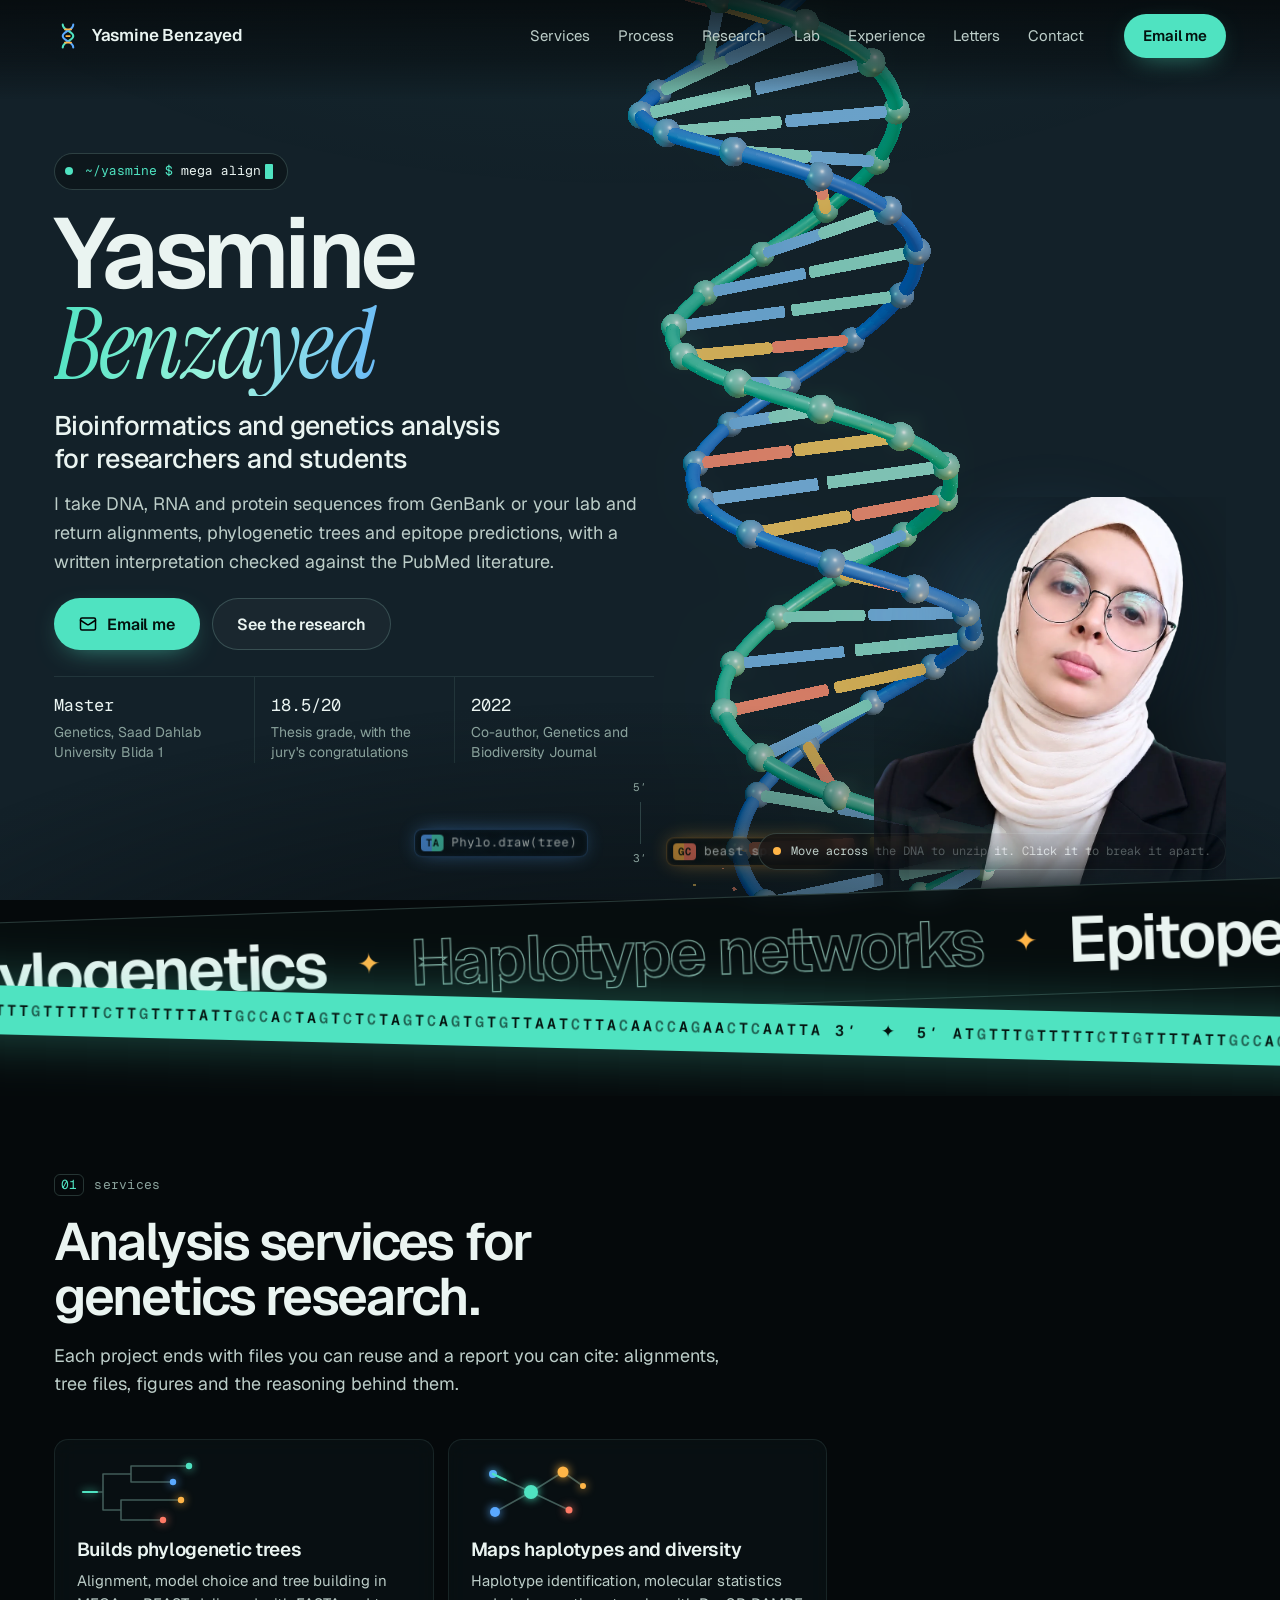
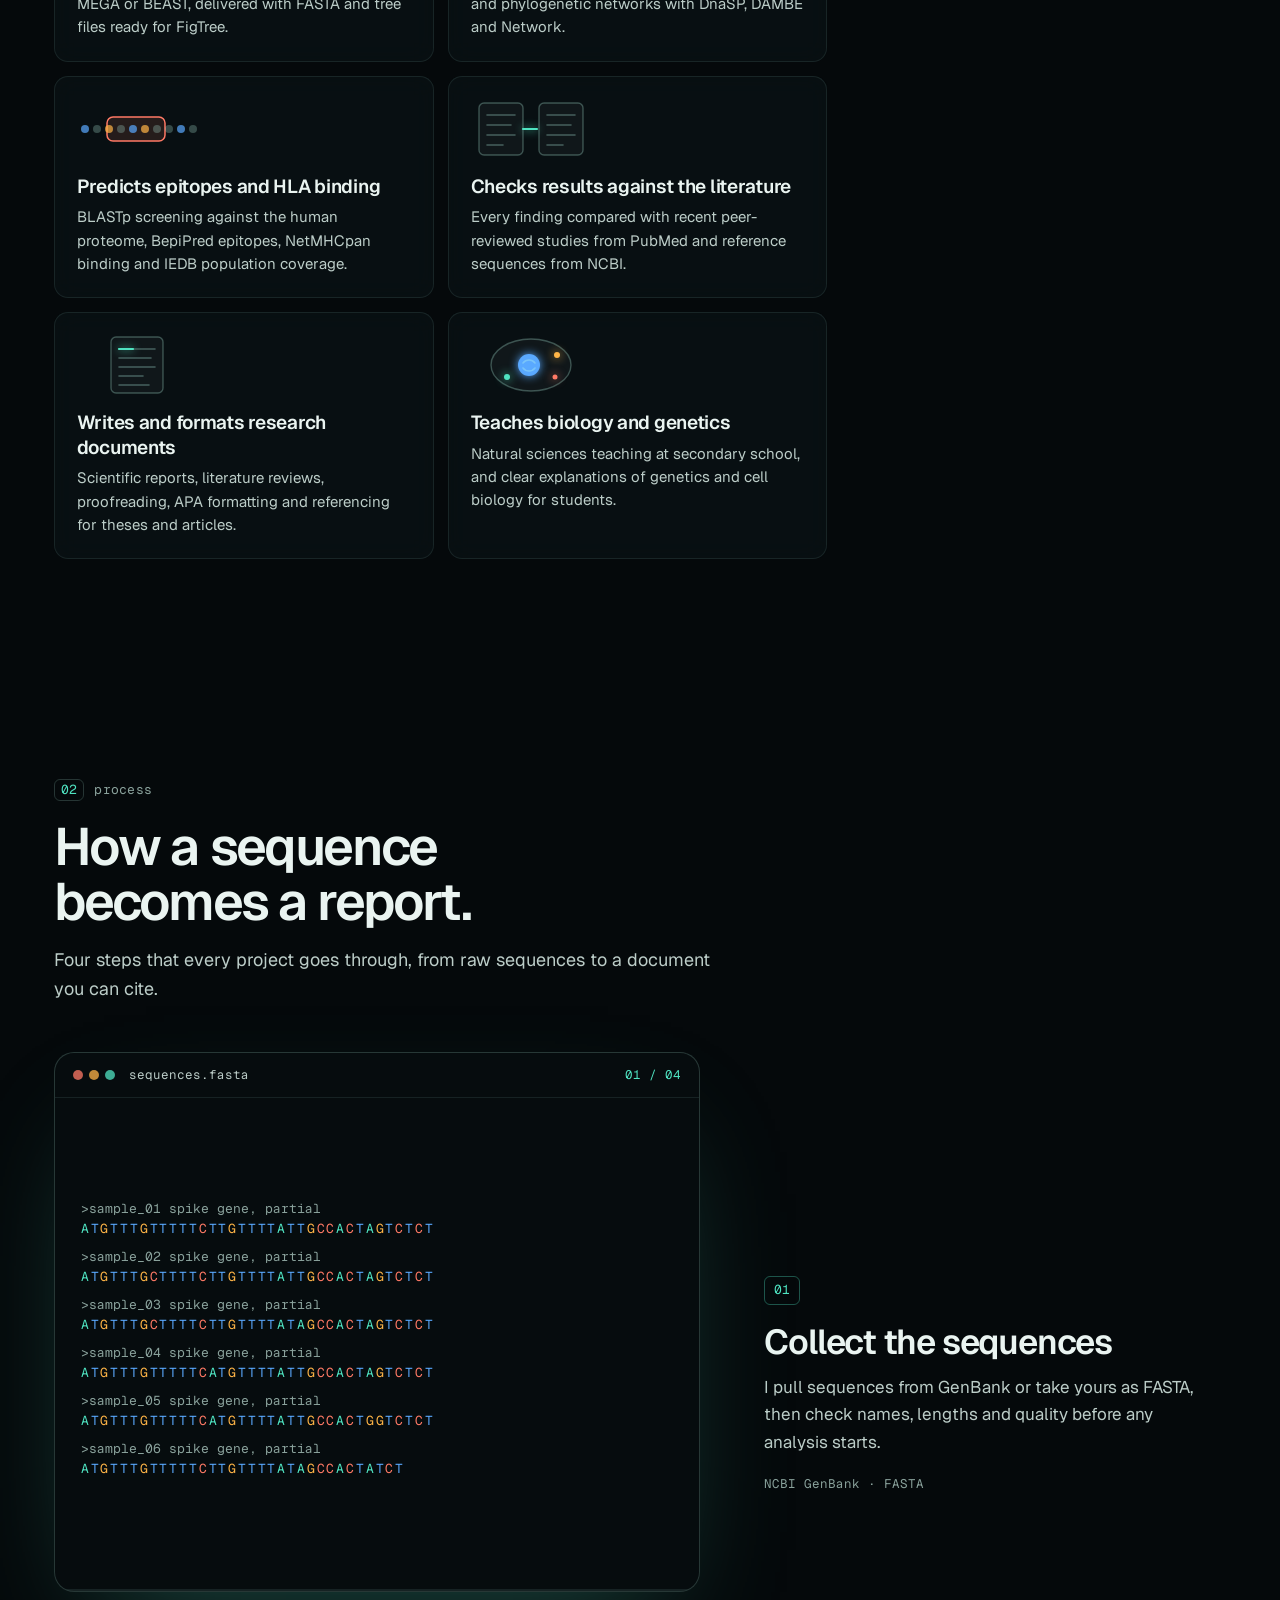
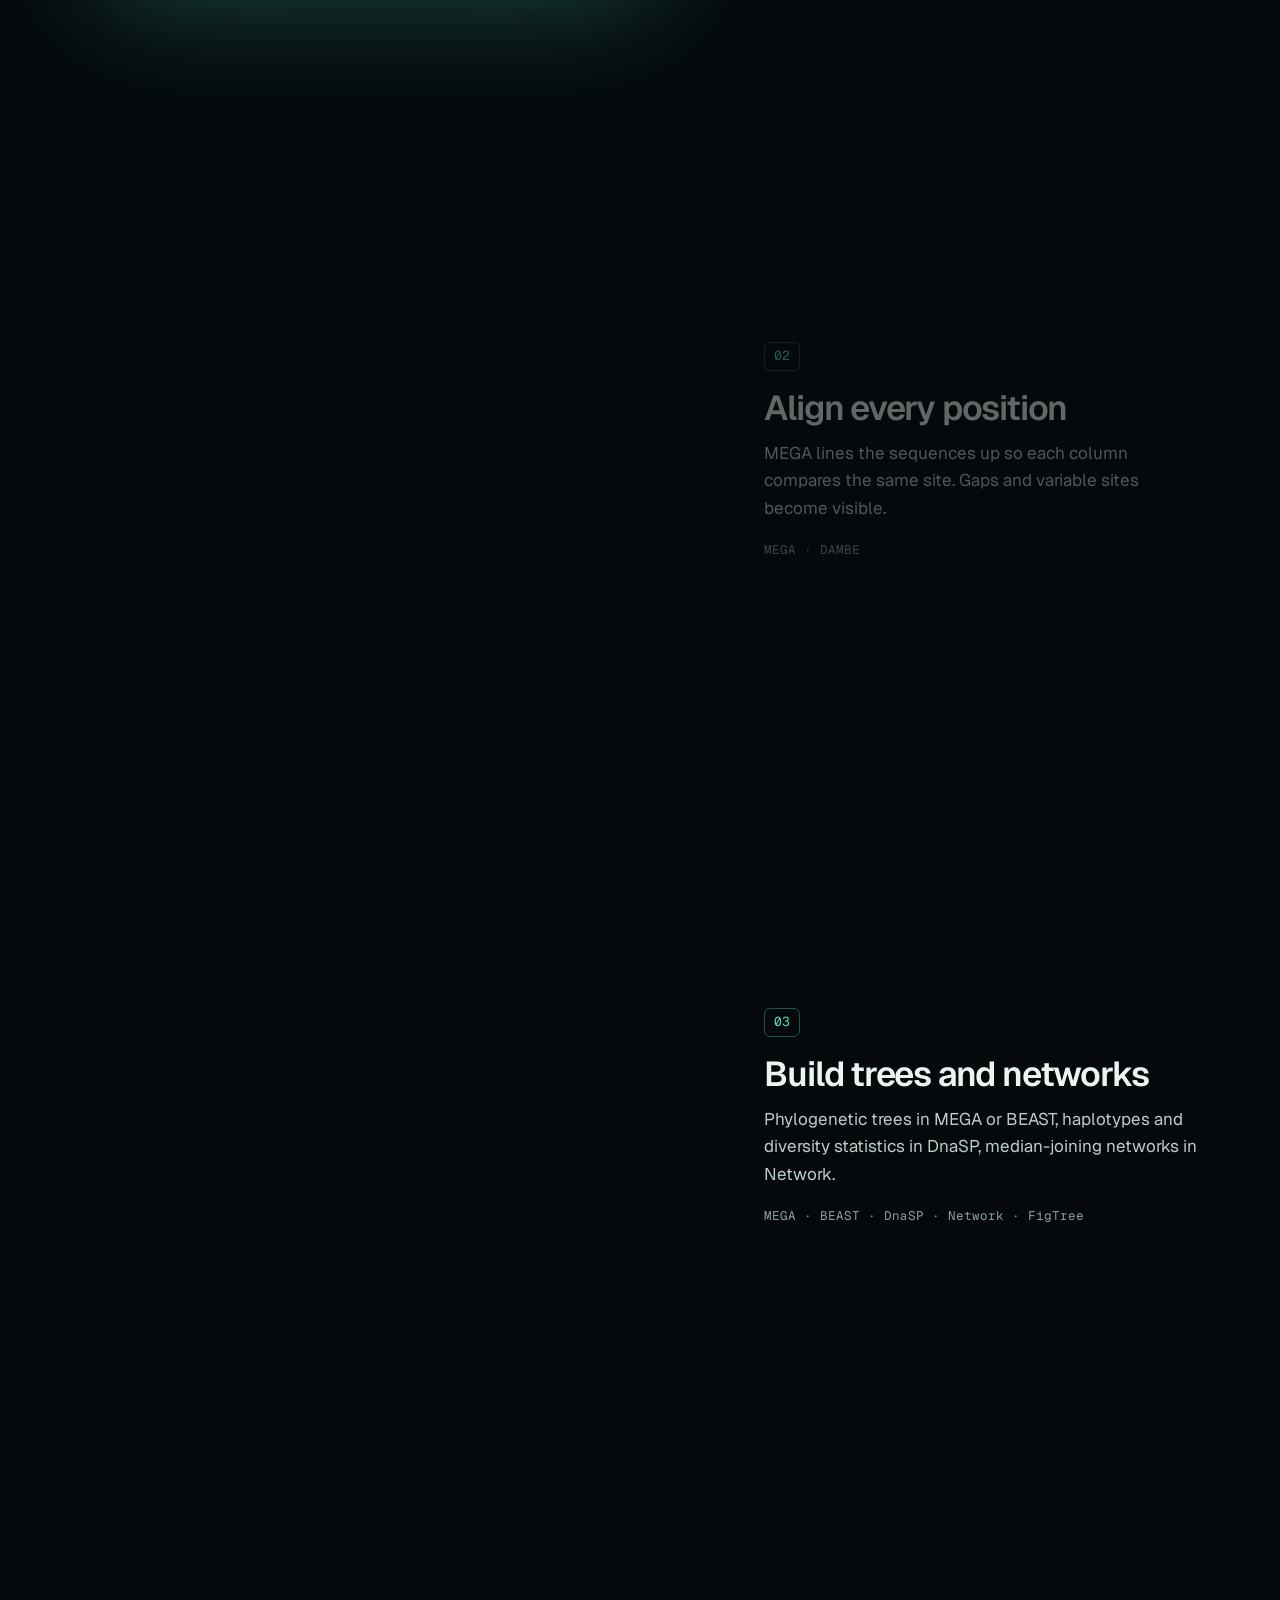
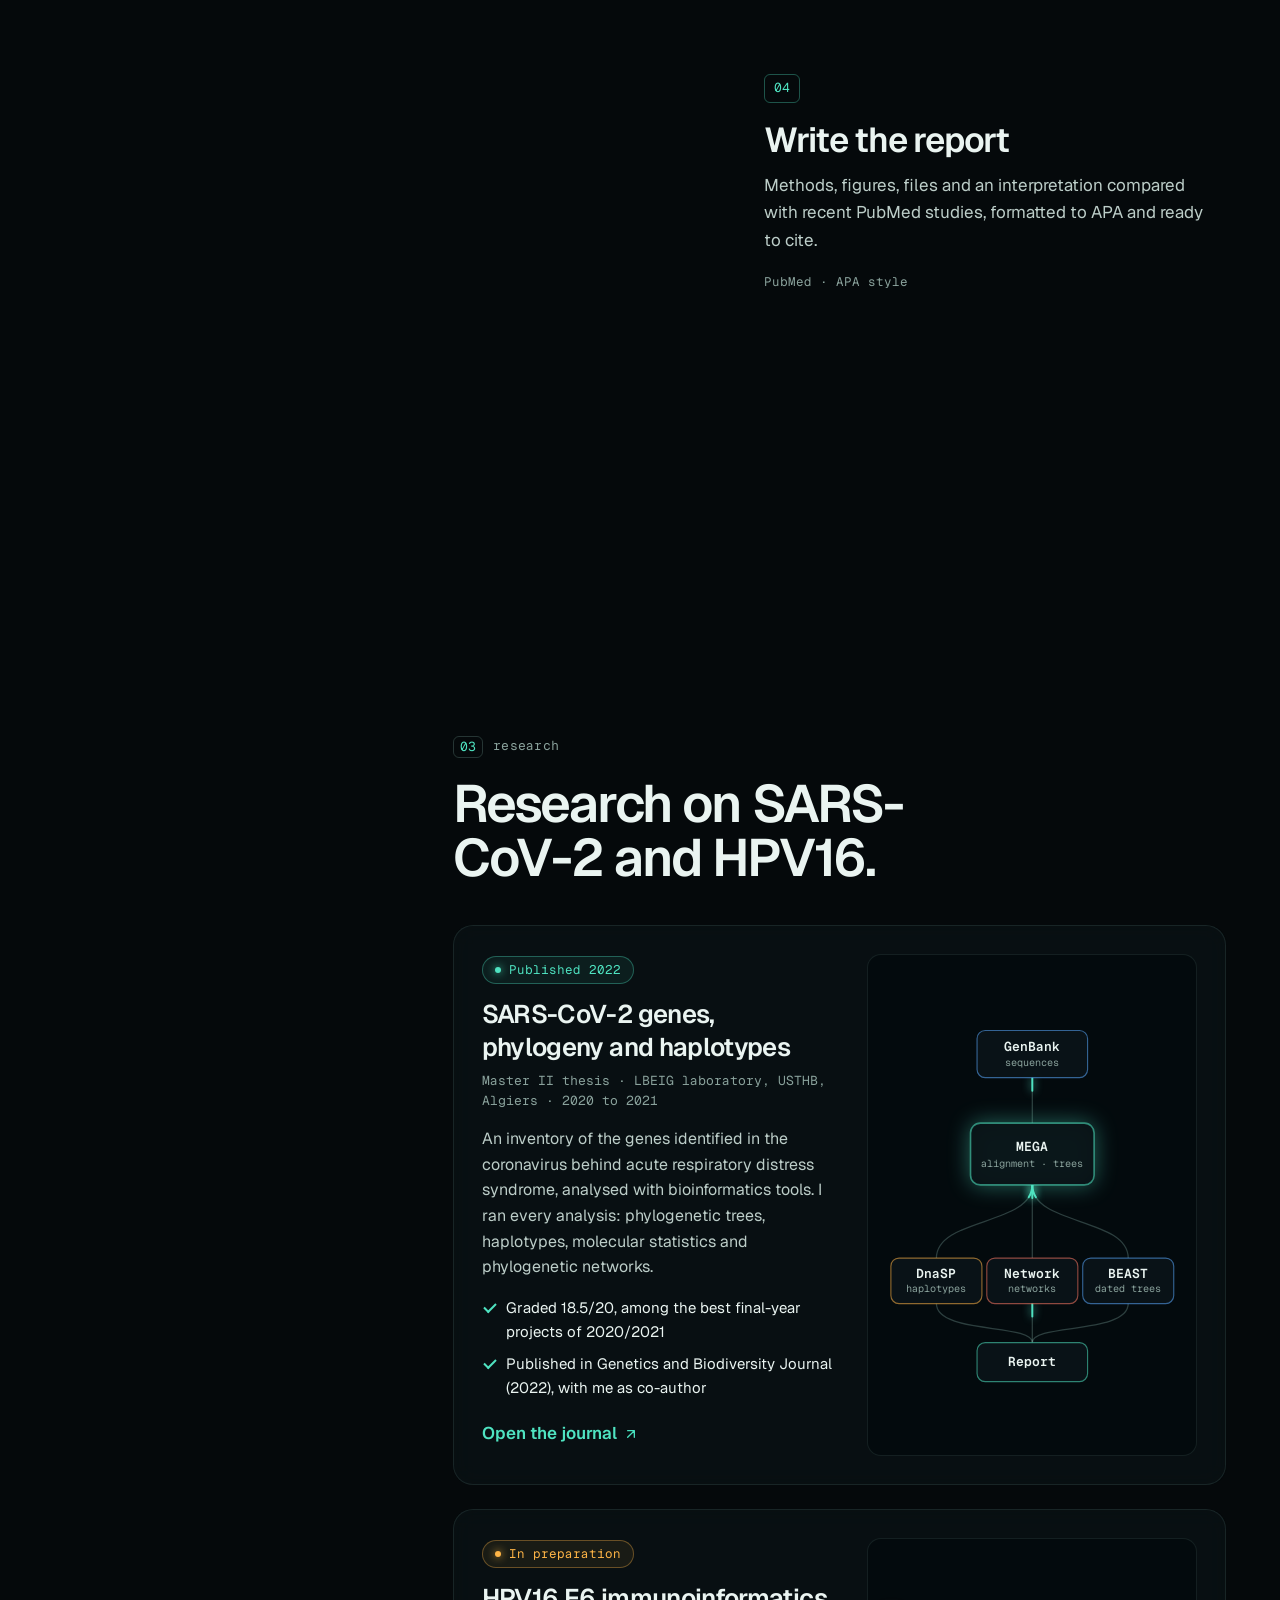
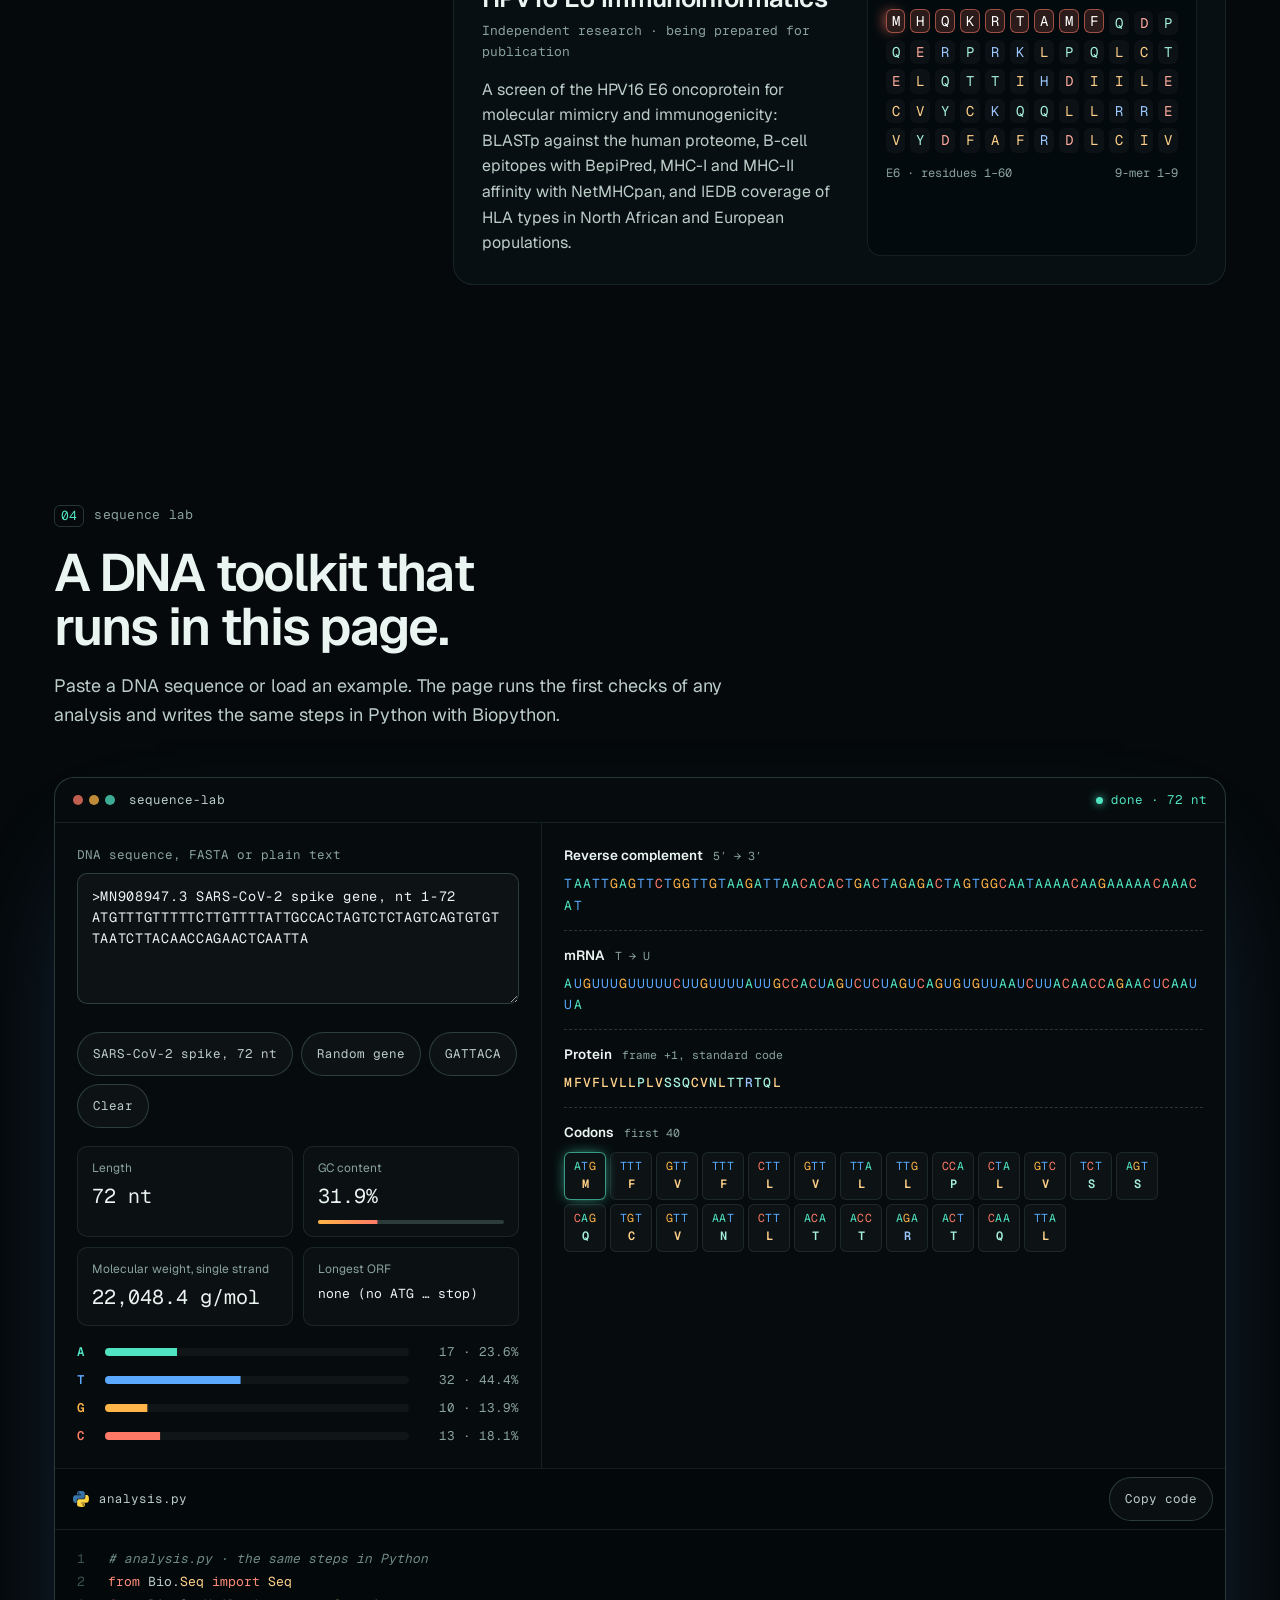
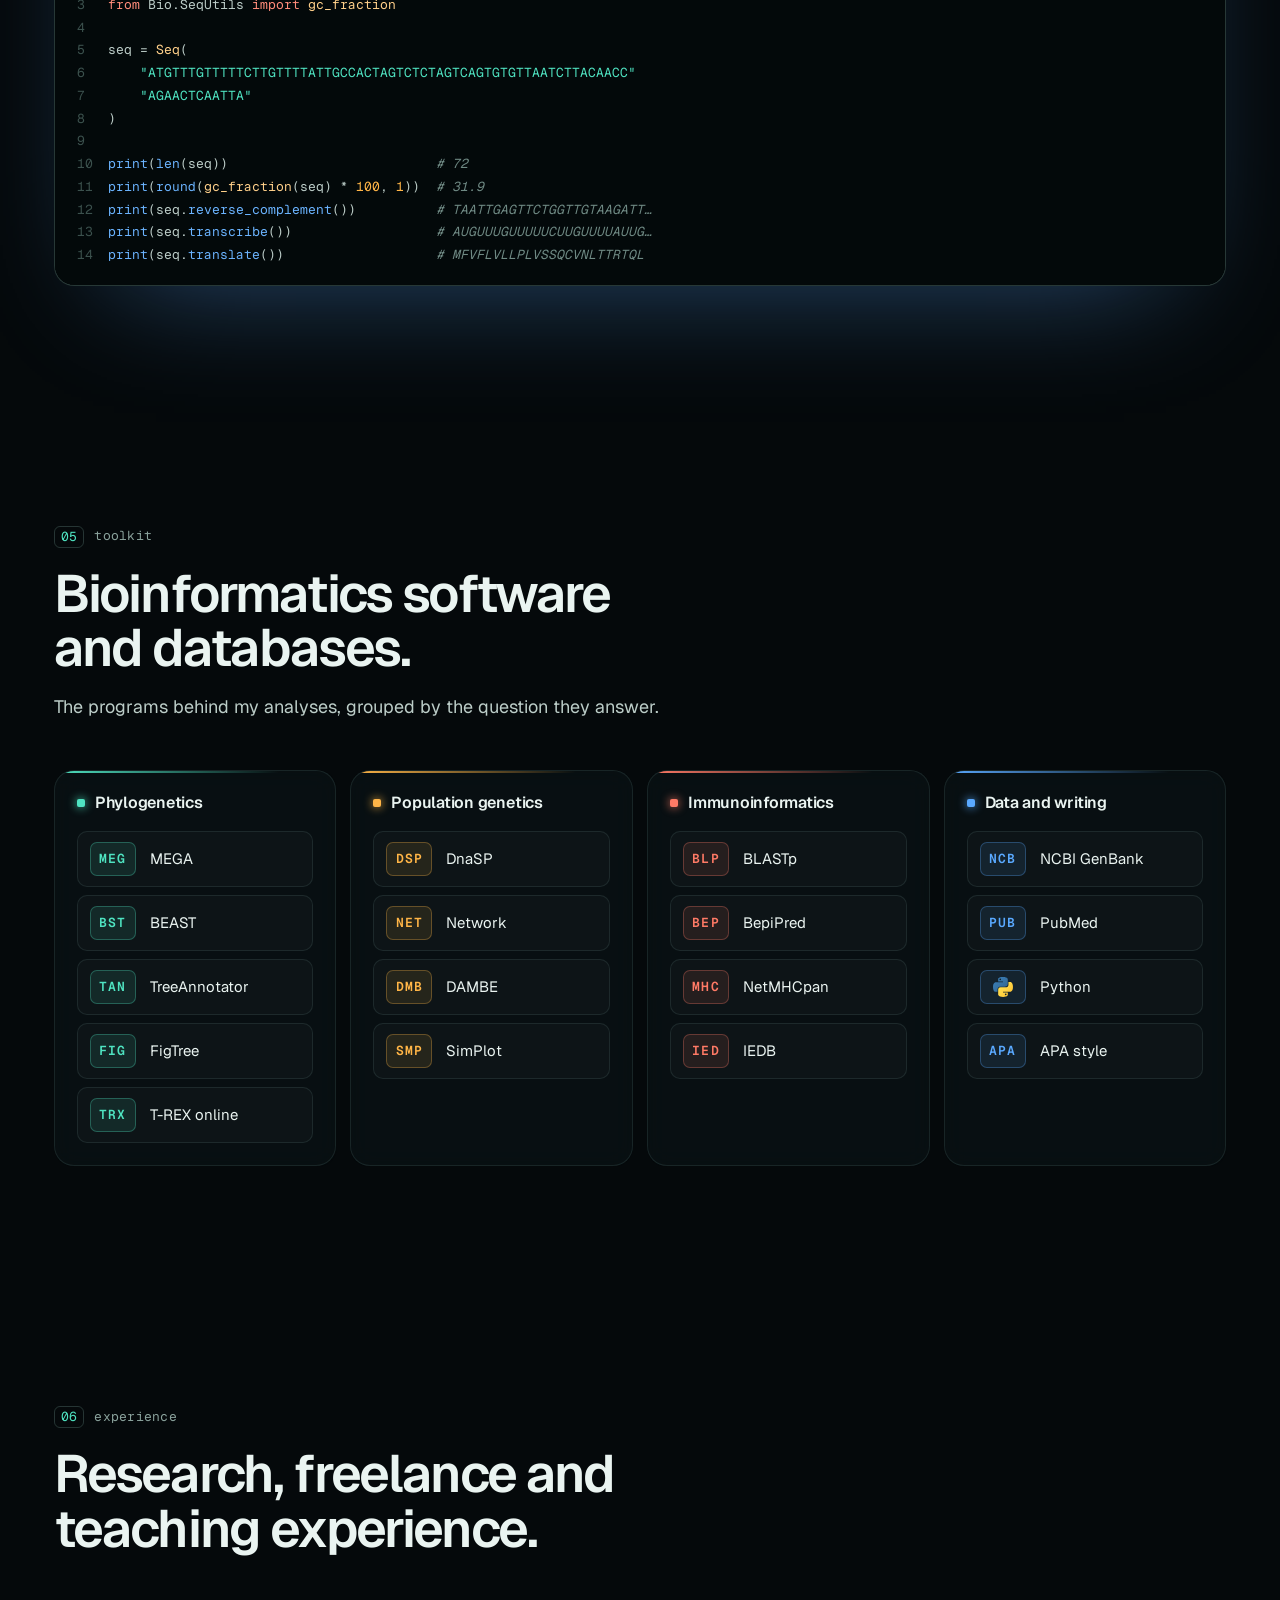
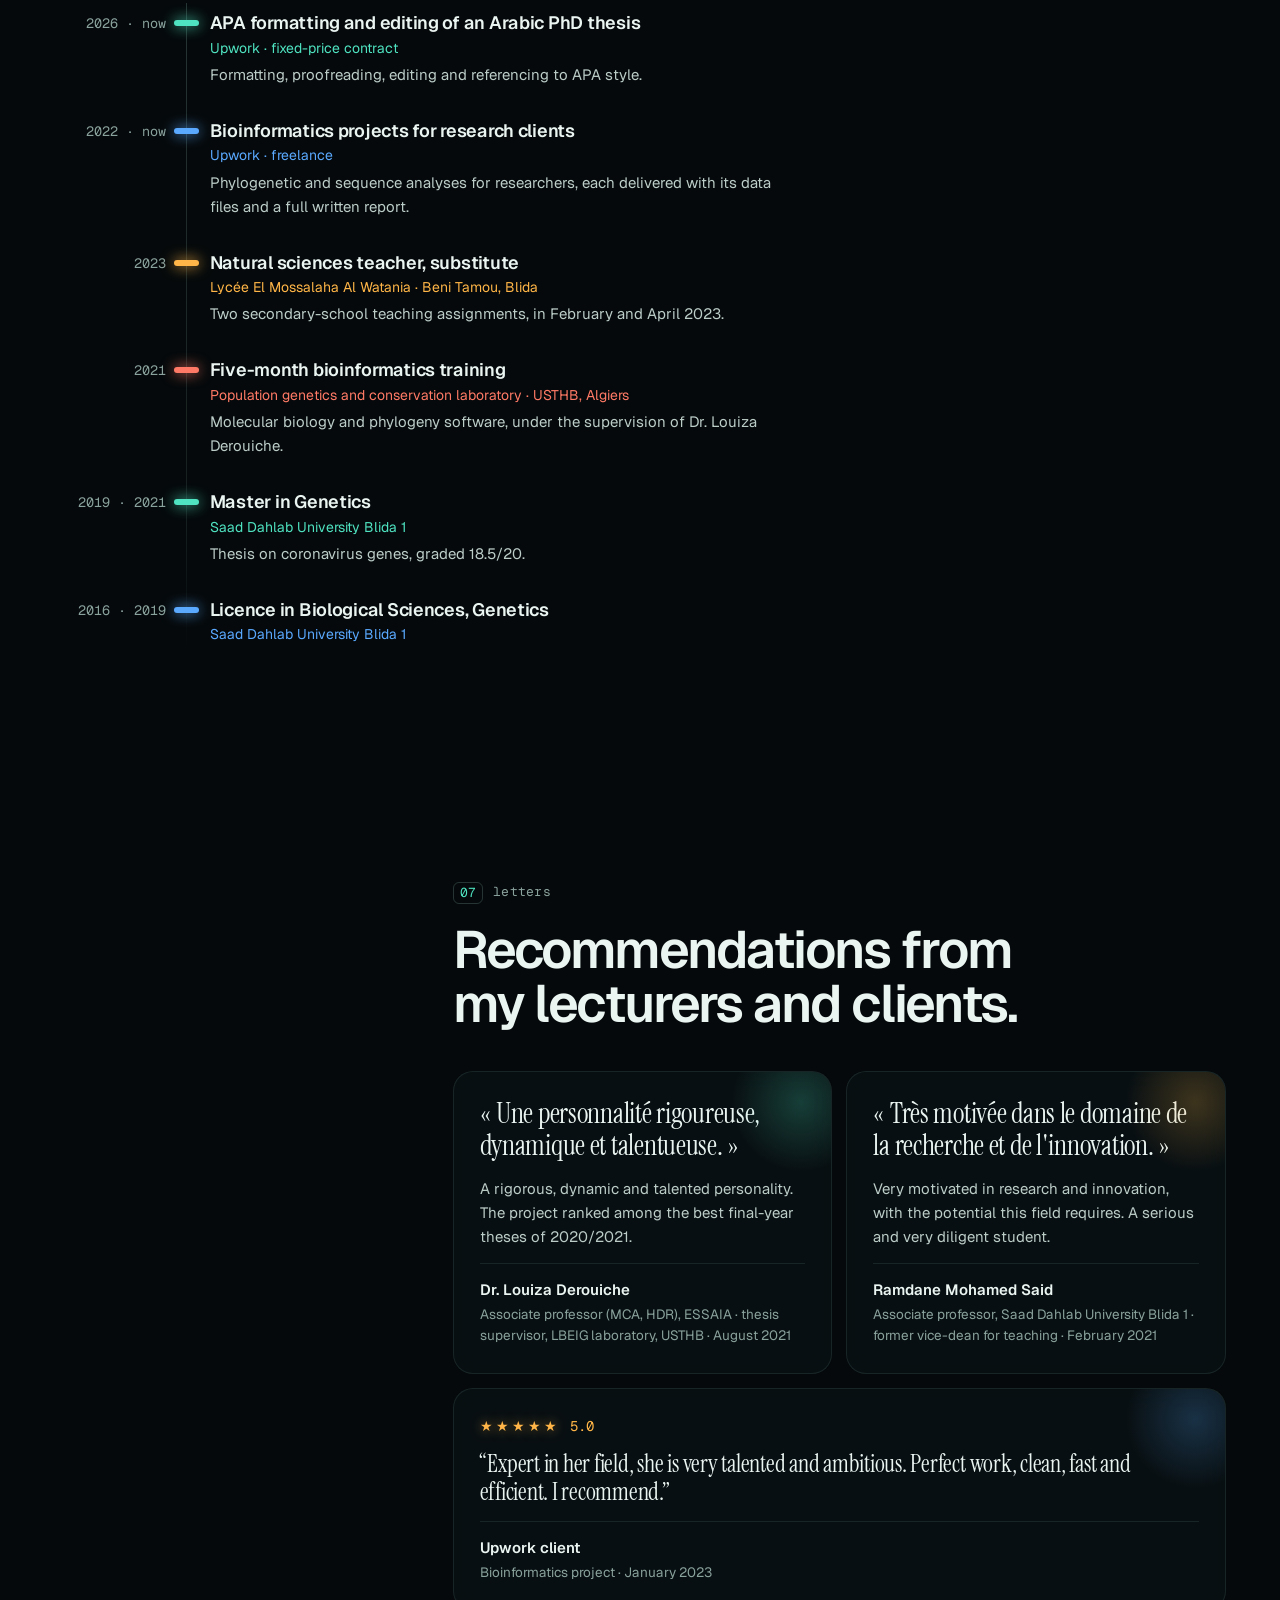
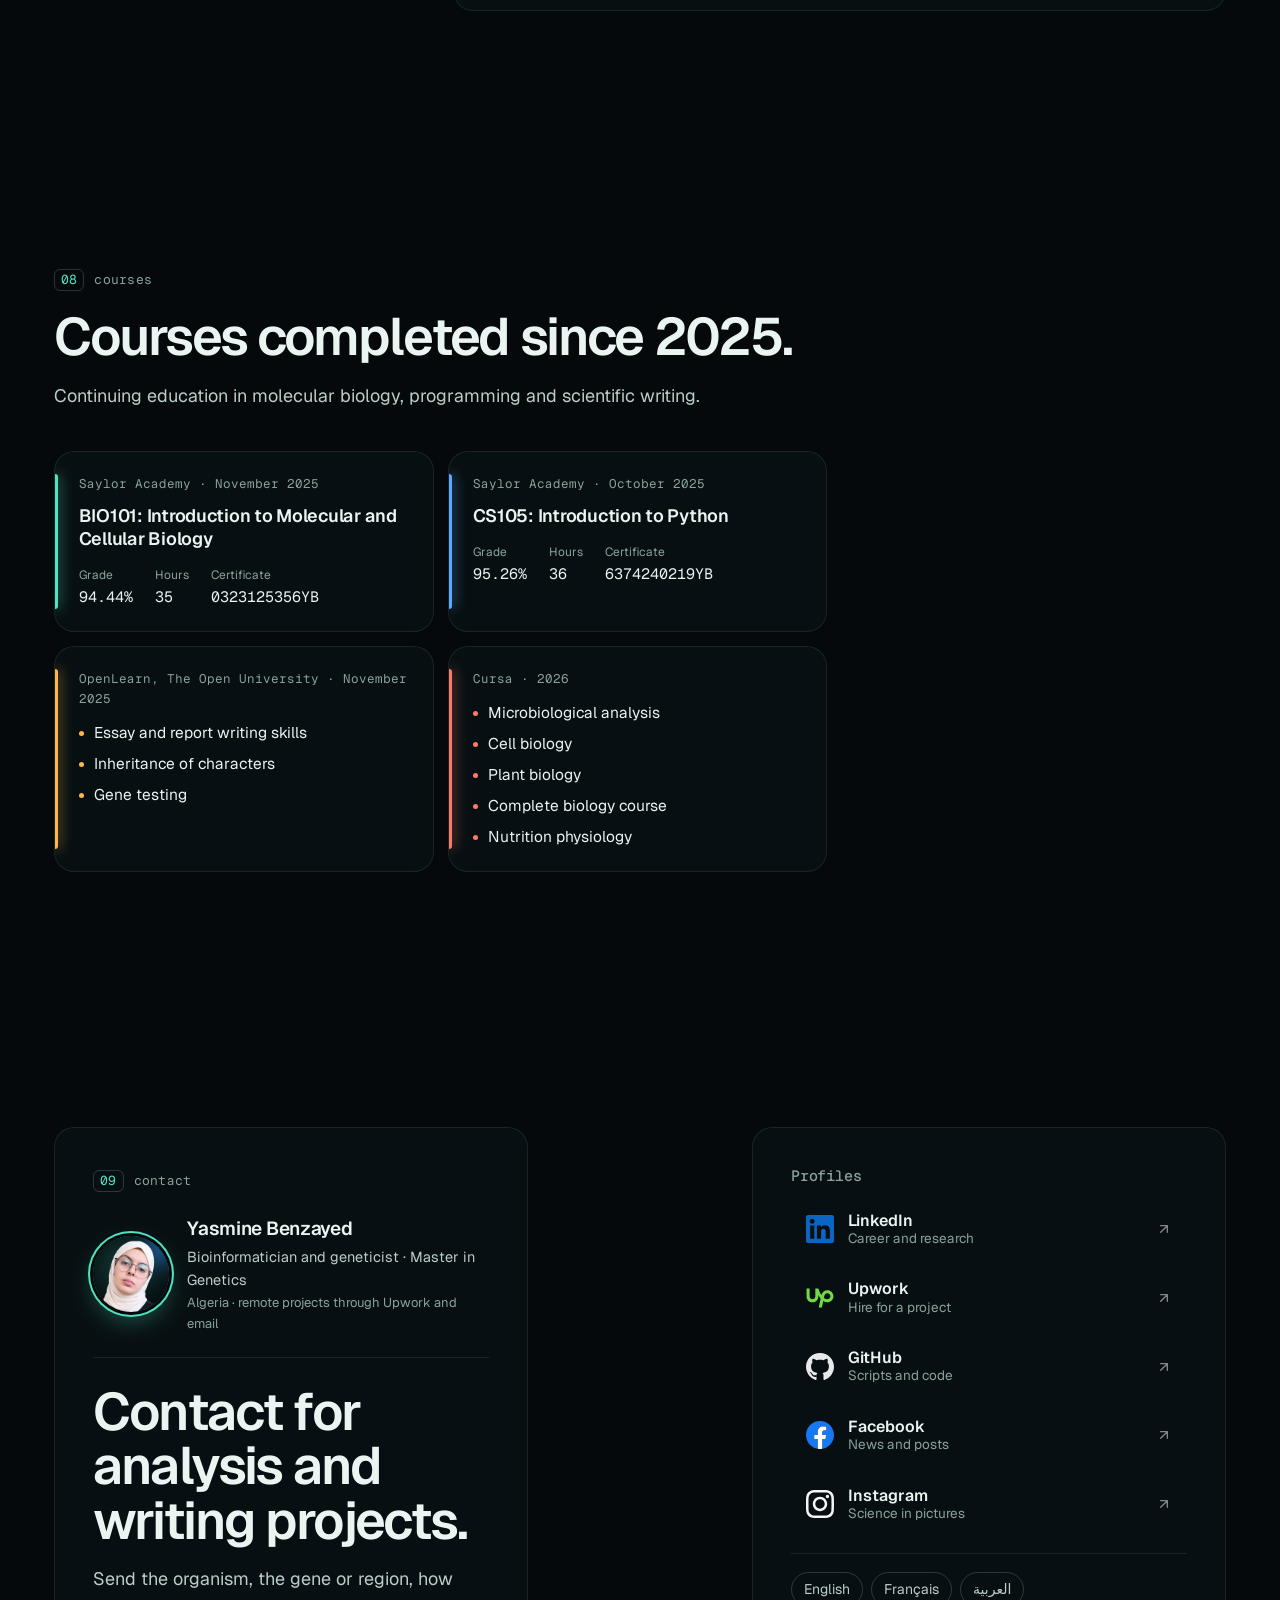
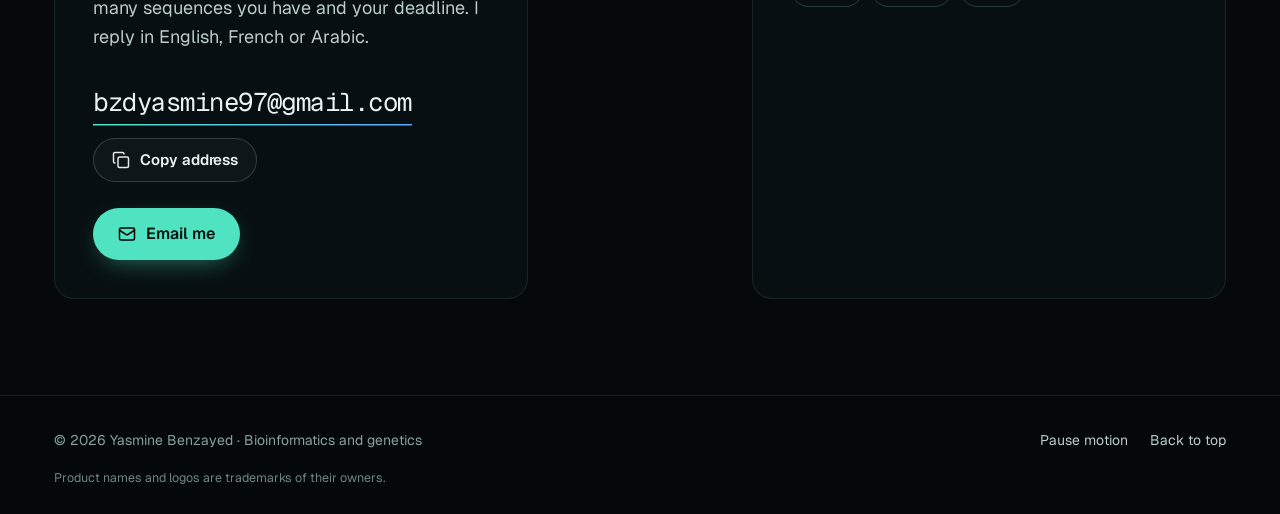
==== index.html @ c0447955 "Portfolio site for Yasmine Benzayed Static site: 3D DNA helix (three.js), sequencing intro, process " ====
<!doctype html>
<html lang="en" data-type="service">
<head>
  <meta charset="utf-8">
  <meta name="viewport" content="width=device-width, initial-scale=1, viewport-fit=cover">
  <title>Yasmine Benzayed · Bioinformatics and genetics analysis</title>
  <meta name="description" content="Yasmine Benzayed, bioinformatician and geneticist (Master in Genetics, Saad Dahlab University Blida 1). Phylogenetic analysis, haplotypes, epitope prediction and scientific writing for researchers and students.">
  <meta name="author" content="Yasmine Benzayed">
  <meta name="theme-color" content="#05090b">
  <meta name="color-scheme" content="dark">
  <meta name="page-type" content="service">
  <meta name="site-kind" content="other">

  <meta property="og:type" content="profile">
  <meta property="og:site_name" content="Yasmine Benzayed">
  <meta property="og:title" content="Yasmine Benzayed · Bioinformatics and genetics analysis">
  <meta property="og:description" content="Phylogenetic trees, haplotypes, epitope prediction and research writing for genetics projects. Master in Genetics, co-author in Genetics and Biodiversity Journal (2022).">
  <meta property="og:image" content="assets/share.jpg">
  <meta property="og:image:width" content="1200">
  <meta property="og:image:height" content="630">
  <meta name="twitter:card" content="summary_large_image">

  <link rel="icon" href="assets/favicon.svg" type="image/svg+xml">
  <link rel="apple-touch-icon" href="assets/apple-touch-icon.png">

  <link rel="preconnect" href="https://fonts.googleapis.com">
  <link rel="preconnect" href="https://fonts.gstatic.com" crossorigin>
  <link rel="stylesheet" href="https://fonts.googleapis.com/css2?family=Geist:wght@300..700&family=Geist+Mono:wght@400..600&family=Instrument+Serif:ital@0;1&display=swap">
  <link rel="stylesheet" href="assets/css/style.css">

  <script>
    // before paint: remember a paused-motion choice, flag JS
    (function () {
      var d = document.documentElement;
      d.classList.add('js');
      var paused = false;
      try { paused = localStorage.getItem('yb-motion') === 'paused'; if (paused) d.classList.add('motion-paused'); } catch (e) {}
      // the sequencing intro plays once per visit
      var seen = false;
      try { seen = sessionStorage.getItem('yb-intro') === '1'; } catch (e) {}
      var reduce = window.matchMedia && window.matchMedia('(prefers-reduced-motion: reduce)').matches;
      if (!seen && !reduce && !paused) d.classList.add('is-loading');
    })();
  </script>
  <script type="importmap">
    { "imports": { "three": "./assets/vendor/three.module.min.js", "three/addons/": "./assets/vendor/addons/" } }
  </script>
  <script type="module" src="assets/js/helix.js"></script>
  <script src="assets/js/main.js" defer></script>
  <script src="assets/js/fx.js" defer></script>
  <script src="assets/js/workflow.js" defer></script>
  <script src="assets/js/lab.js" defer></script>

  <script type="application/ld+json">
  {
    "@context": "https://schema.org",
    "@type": "Person",
    "name": "Yasmine Benzayed",
    "jobTitle": "Bioinformatician and geneticist",
    "image": "assets/img/avatar.webp",
    "email": "mailto:bzdyasmine97@gmail.com",
    "knowsLanguage": ["en", "fr", "ar"],
    "knowsAbout": ["Bioinformatics", "Genetics", "Phylogenetics", "Immunoinformatics", "Scientific writing"],
    "alumniOf": { "@type": "CollegeOrUniversity", "name": "Saad Dahlab University Blida 1" },
    "nationality": "Algerian",
    "sameAs": ["https://www.upwork.com/freelancers/~014ba4ed851fb90341", "https://www.facebook.com/sali.habich"]
  }
  </script>
</head>
<body>
  <a class="skip" href="#main">Skip to content</a>

  <!-- the sequencing intro: reads stream, the name decodes from A, T, G and C, then the screen opens like a strand -->
  <div class="loader" id="loader" aria-hidden="true">
    <div class="loader__reads" id="loader-reads"></div>
    <div class="loader__center">
      <p class="loader__tag">sequencing</p>
      <p class="loader__name" id="loader-name">YASMINE BENZAYED</p>
      <div class="loader__bar"><span id="loader-bar"></span></div>
      <p class="loader__meta"><span>5′</span><span id="loader-pct">000</span><span>3′</span></p>
    </div>
  </div>

  <div class="cursor" id="cursor" aria-hidden="true"><span class="cursor__label" id="cursor-label"></span></div>

  <!-- the helix: WebGL canvas, a veil that dims it per section, the code fragments, and a still fallback -->
  <div class="stage" aria-hidden="true">
    <div class="helix-fallback" id="helix-fallback"></div>
    <canvas id="helix"></canvas>
    <div class="helix-veil" id="helix-veil"></div>
    <div class="frags" id="frags"></div>
    <div class="stage-shade"></div>
  </div>

  <header class="nav" id="nav">
    <div class="wrap nav__row">
      <a class="brand" href="#top" aria-label="Yasmine Benzayed, back to top">
        <svg class="brand__mark" viewBox="0 0 32 32" aria-hidden="true"><path d="M10 3c0 7 12 7 12 13S10 22 10 29" fill="none" stroke="var(--a)" stroke-width="2.4" stroke-linecap="round"/><path d="M22 3c0 7-12 7-12 13s12 6 12 13" fill="none" stroke="var(--t)" stroke-width="2.4" stroke-linecap="round"/><path d="M12.5 8.5h7M12.5 23.5h7M14 16h4" stroke="var(--g)" stroke-width="2" stroke-linecap="round"/></svg>
        <span class="brand__name">Yasmine Benzayed</span>
      </a>
      <nav class="nav__links" aria-label="Sections">
        <a href="#services">Services</a>
        <a href="#workflow">Process</a>
        <a href="#research">Research</a>
        <a href="#lab">Lab</a>
        <a href="#experience">Experience</a>
        <a href="#letters">Letters</a>
        <a href="#contact">Contact</a>
      </nav>
      <a class="btn btn--primary btn--sm nav__cta" href="mailto:bzdyasmine97@gmail.com?subject=Bioinformatics%20project">Email me</a>
      <button class="nav__toggle" id="menu-toggle" type="button" aria-expanded="false" aria-controls="menu" aria-label="Open the menu">
        <span></span><span></span>
      </button>
    </div>
  </header>

  <div class="menu" id="menu" hidden>
    <nav class="wrap menu__links" aria-label="Menu">
      <a href="#services"><span>01</span>Services</a>
      <a href="#workflow"><span>02</span>Process</a>
      <a href="#research"><span>03</span>Research</a>
      <a href="#lab"><span>04</span>Sequence lab</a>
      <a href="#toolkit"><span>05</span>Toolkit</a>
      <a href="#experience"><span>06</span>Experience</a>
      <a href="#letters"><span>07</span>Letters</a>
      <a href="#contact"><span>08</span>Contact</a>
      <a class="btn btn--primary menu__cta" href="mailto:bzdyasmine97@gmail.com?subject=Bioinformatics%20project">Email me</a>
    </nav>
  </div>

  <main id="main">
    <!-- ============ HERO ============ -->
    <section class="hero" id="top" data-helix="hero" data-enter>
      <!-- the portrait stands in front of the helix; its lower edge melts into the page -->
      <figure class="hero__portrait m-enter" style="--i:2">
        <img src="assets/img/portrait.webp" srcset="assets/img/portrait-560.webp 560w, assets/img/portrait.webp 900w" sizes="(max-width: 899px) 78vw, 640px" width="900" height="1029" alt="Yasmine Benzayed" fetchpriority="high">
      </figure>
      <div class="wrap hero__grid">
        <div class="hero__copy">
          <p class="kicker m-enter" style="--i:0"><span class="kicker__pulse"></span><span class="sr-only">Bioinformatics, genetics and research writing</span><span class="kicker__prompt" aria-hidden="true">~/yasmine $</span><span class="typer" id="typer" aria-hidden="true" data-words='["mega align spike.fasta","dnasp haplotypes.nex","netMHCpan -a HLA-A02:01 E6.fsa","blastp -query E6.fasta","beast spike_dated.xml","format thesis.docx --style apa"]'>mega align spike.fasta</span><span class="caret" aria-hidden="true"></span></p>
          <h1 class="m-enter" style="--i:1">
            <span class="h1__name">Yasmine <em>Benzayed</em></span>
            <span class="h1__role">Bioinformatics and genetics analysis for researchers and students</span>
          </h1>
          <p class="lead m-enter" style="--i:2">I take DNA, RNA and protein sequences from GenBank or your lab and return alignments, phylogenetic trees and epitope predictions, with a written interpretation checked against the PubMed literature.</p>
          <div class="actions m-enter" style="--i:3">
            <a class="btn btn--primary" href="mailto:bzdyasmine97@gmail.com?subject=Bioinformatics%20project">
              <img src="assets/icons/ui-mail.svg" alt="" width="18" height="18" class="ic-inline ic-dark">Email me
            </a>
            <a class="btn btn--ghost" href="#research">See the research</a>
          </div>
          <ul class="facts m-enter" style="--i:4" aria-label="Key facts">
            <li><span class="facts__k">Master</span>Genetics, Saad Dahlab University Blida 1</li>
            <li><span class="facts__k"><span data-count="18.5" data-dec="1">18.5</span>/20</span>Thesis grade, with the jury's congratulations</li>
            <li><span class="facts__k"><span data-count="2022" data-from="2016">2022</span></span>Co-author, Genetics and Biodiversity Journal</li>
          </ul>
        </div>
      </div>
      <p class="hero__hint m-enter" style="--i:7" aria-hidden="true"><span class="hero__hint-dot"></span>Move across the DNA to unzip it. Click it to break it apart.</p>
      <a class="scroll-cue m-enter" style="--i:6" href="#services" aria-label="Go to services">
        <span class="scroll-cue__label">5′</span>
        <span class="scroll-cue__line"></span>
        <span class="scroll-cue__label">3′</span>
      </a>
    </section>

    <div class="marquee" aria-hidden="true">
      <div class="marquee__band marquee__band--a">
        <div class="marquee__track">
          <span>Phylogenetics</span><i>✦</i><span class="o">Haplotype networks</span><i>✦</i><span>Epitope prediction</span><i>✦</i><span class="o">Immunoinformatics</span><i>✦</i><span>Scientific writing</span><i>✦</i><span class="o">Genetics teaching</span><i>✦</i>
          <span>Phylogenetics</span><i>✦</i><span class="o">Haplotype networks</span><i>✦</i><span>Epitope prediction</span><i>✦</i><span class="o">Immunoinformatics</span><i>✦</i><span>Scientific writing</span><i>✦</i><span class="o">Genetics teaching</span><i>✦</i>
        </div>
      </div>
      <div class="marquee__band marquee__band--b">
        <div class="marquee__track marquee__track--rev" id="marquee-seq"></div>
      </div>
    </div>

    <!-- ============ SERVICES ============ -->
    <section class="section" id="services" data-helix="right">
      <div class="wrap">
        <div class="split split--left">
          <header class="section__head">
            <p class="label"><span class="label__n">01</span>services</p>
            <h2 data-decode>Analysis services for genetics research.</h2>
            <p class="section__lead">Each project ends with files you can reuse and a report you can cite: alignments, tree files, figures and the reasoning behind them.</p>
          </header>
          <div class="cards">
            <article class="card">
              <svg class="card__viz viz-tree" viewBox="0 0 120 64" aria-hidden="true">
                <path class="viz-line" d="M6 32H26M26 14V50M26 14H54M26 50H44M54 6V22M54 6H112M54 22H96M44 40V60M44 40H104M44 60H86"/>
                <circle class="viz-node" cx="112" cy="6" r="3.2" style="--k:var(--a)"/><circle class="viz-node" cx="96" cy="22" r="3.2" style="--k:var(--t)"/><circle class="viz-node" cx="104" cy="40" r="3.2" style="--k:var(--g)"/><circle class="viz-node" cx="86" cy="60" r="3.2" style="--k:var(--c)"/>
                <path class="viz-pulse" d="M6 32H26V14H54V6H112"/>
              </svg>
              <h3>Builds phylogenetic trees</h3>
              <p>Alignment, model choice and tree building in MEGA or BEAST, delivered with FASTA and tree files ready for FigTree.</p>
            </article>
            <article class="card">
              <svg class="card__viz viz-net" viewBox="0 0 120 64" aria-hidden="true">
                <path class="viz-line" d="M60 32L22 14M60 32L24 52M60 32L92 12M60 32L98 50M92 12L112 26"/>
                <circle class="viz-node" cx="60" cy="32" r="7" style="--k:var(--a)"/><circle class="viz-node" cx="22" cy="14" r="4" style="--k:var(--t)"/><circle class="viz-node" cx="24" cy="52" r="5" style="--k:var(--t)"/><circle class="viz-node" cx="92" cy="12" r="5.5" style="--k:var(--g)"/><circle class="viz-node" cx="98" cy="50" r="3.5" style="--k:var(--c)"/><circle class="viz-node" cx="112" cy="26" r="3" style="--k:var(--g)"/>
                <path class="viz-pulse" d="M22 14L60 32L92 12L112 26"/>
              </svg>
              <h3>Maps haplotypes and diversity</h3>
              <p>Haplotype identification, molecular statistics and phylogenetic networks with DnaSP, DAMBE and Network.</p>
            </article>
            <article class="card">
              <svg class="card__viz viz-pep" viewBox="0 0 120 64" aria-hidden="true">
                <rect class="viz-window" x="30" y="20" width="58" height="24" rx="6"/>
                <g class="viz-beads"><circle cx="8" cy="32" r="4"/><circle cx="20" cy="32" r="4"/><circle cx="32" cy="32" r="4"/><circle cx="44" cy="32" r="4"/><circle cx="56" cy="32" r="4"/><circle cx="68" cy="32" r="4"/><circle cx="80" cy="32" r="4"/><circle cx="92" cy="32" r="4"/><circle cx="104" cy="32" r="4"/><circle cx="116" cy="32" r="4"/></g>
              </svg>
              <h3>Predicts epitopes and HLA binding</h3>
              <p>BLASTp screening against the human proteome, BepiPred epitopes, NetMHCpan binding and IEDB population coverage.</p>
            </article>
            <article class="card">
              <svg class="card__viz viz-lit" viewBox="0 0 120 64" aria-hidden="true">
                <rect class="viz-doc" x="8" y="6" width="44" height="52" rx="5"/>
                <path class="viz-line" d="M16 18H44M16 28H40M16 38H44M16 48H32"/>
                <rect class="viz-doc" x="68" y="6" width="44" height="52" rx="5"/>
                <path class="viz-line" d="M76 18H104M76 28H100M76 38H104M76 48H92"/>
                <path class="viz-pulse" d="M52 32H68"/>
                <path class="viz-check" d="M84 44l5 5 10-12"/>
              </svg>
              <h3>Checks results against the literature</h3>
              <p>Every finding compared with recent peer-reviewed studies from PubMed and reference sequences from NCBI.</p>
            </article>
            <article class="card">
              <svg class="card__viz viz-doc-w" viewBox="0 0 120 64" aria-hidden="true">
                <rect class="viz-doc" x="34" y="4" width="52" height="56" rx="5"/>
                <path class="viz-line viz-type" d="M42 16H78M42 25H74M42 34H78M42 43H66M42 52H72"/>
                <path class="viz-pulse" d="M42 16H78"/>
              </svg>
              <h3>Writes and formats research documents</h3>
              <p>Scientific reports, literature reviews, proofreading, APA formatting and referencing for theses and articles.</p>
            </article>
            <article class="card">
              <svg class="card__viz viz-cell" viewBox="0 0 120 64" aria-hidden="true">
                <ellipse class="viz-doc" cx="60" cy="32" rx="40" ry="26"/>
                <circle class="viz-node" cx="58" cy="32" r="11" style="--k:var(--t)"/>
                <path class="viz-line" d="M52 30c3-4 9-4 12 0M52 35c3 4 9 4 12 0"/>
                <circle class="viz-node" cx="86" cy="22" r="3" style="--k:var(--g)"/><circle class="viz-node" cx="36" cy="44" r="3" style="--k:var(--a)"/><circle class="viz-node" cx="84" cy="44" r="2.5" style="--k:var(--c)"/>
              </svg>
              <h3>Teaches biology and genetics</h3>
              <p>Natural sciences teaching at secondary school, and clear explanations of genetics and cell biology for students.</p>
            </article>
          </div>
        </div>
      </div>
    </section>

    <!-- ============ WORKFLOW: a sticky window that changes with each step ============ -->
    <section class="section workflow" id="workflow" data-helix="dim">
      <div class="wrap">
        <header class="section__head section__head--wide">
          <p class="label"><span class="label__n">02</span>process</p>
          <h2 data-decode>How a sequence becomes a report.</h2>
          <p class="section__lead">Four steps that every project goes through, from raw sequences to a document you can cite.</p>
        </header>
        <div class="wf" id="wf">
          <div class="wf__stage" aria-hidden="true">
            <div class="wf__frame">
              <div class="wf__bar">
                <span class="dots"><i></i><i></i><i></i></span>
                <p class="wf__title" id="wf-title">sequences.fasta</p>
                <p class="wf__step-n" id="wf-n">01 / 04</p>
              </div>
              <div class="wf__views">
                <div class="wf__view is-on" data-view="0"><div class="fasta" id="wf-fasta"></div></div>
                <div class="wf__view" data-view="1"><div class="aln" id="wf-aln"></div></div>
                <div class="wf__view" data-view="2"><svg class="wtree" id="wf-tree" viewBox="0 0 440 300" preserveAspectRatio="xMidYMid meet"></svg></div>
                <div class="wf__view" data-view="3">
                  <div class="report">
                    <div class="report__page">
                      <p class="report__kicker">Report · APA 7th edition</p>
                      <p class="report__title">Phylogenetic analysis of the spike gene</p>
                      <div class="report__cols">
                        <div class="report__text">
                          <p class="report__h">1 · Methods</p><i style="--w:92%"></i><i style="--w:84%"></i><i style="--w:70%"></i>
                          <p class="report__h">2 · Results</p><i style="--w:88%"></i><i style="--w:76%"></i>
                          <p class="report__h">3 · Discussion</p><i style="--w:90%"></i><i style="--w:64%"></i>
                          <p class="report__h">References</p><i style="--w:80%"></i><i style="--w:72%"></i>
                        </div>
                        <svg class="report__fig" viewBox="0 0 120 120"><path d="M8 60H30M30 22V98M30 22H70M30 98H58M70 10V34M70 10H112M70 34H100M58 80V112M58 80H108M58 112H92"/><circle cx="112" cy="10" r="4" style="fill:var(--a)"/><circle cx="100" cy="34" r="4" style="fill:var(--t)"/><circle cx="108" cy="80" r="4" style="fill:var(--g)"/><circle cx="92" cy="112" r="4" style="fill:var(--c)"/></svg>
                      </div>
                    </div>
                    <ul class="report__files">
                      <li><b>PDF</b>report.pdf</li><li><b>NWK</b>tree.nwk</li><li><b>FAS</b>alignment.fasta</li><li><b>PNG</b>figures</li>
                    </ul>
                  </div>
                </div>
              </div>
              <div class="wf__progress"><span id="wf-bar"></span></div>
            </div>
          </div>
          <ol class="wf__steps">
            <li class="wf__step is-on" data-step="0" data-title="sequences.fasta">
              <p class="wf__n">01</p>
              <h3>Collect the sequences</h3>
              <p>I pull sequences from GenBank or take yours as FASTA, then check names, lengths and quality before any analysis starts.</p>
              <p class="wf__tools">NCBI GenBank · FASTA</p>
            </li>
            <li class="wf__step" data-step="1" data-title="alignment.meg">
              <p class="wf__n">02</p>
              <h3>Align every position</h3>
              <p>MEGA lines the sequences up so each column compares the same site. Gaps and variable sites become visible.</p>
              <p class="wf__tools">MEGA · DAMBE</p>
            </li>
            <li class="wf__step" data-step="2" data-title="tree.nwk">
              <p class="wf__n">03</p>
              <h3>Build trees and networks</h3>
              <p>Phylogenetic trees in MEGA or BEAST, haplotypes and diversity statistics in DnaSP, median-joining networks in Network.</p>
              <p class="wf__tools">MEGA · BEAST · DnaSP · Network · FigTree</p>
            </li>
            <li class="wf__step" data-step="3" data-title="report.pdf">
              <p class="wf__n">04</p>
              <h3>Write the report</h3>
              <p>Methods, figures, files and an interpretation compared with recent PubMed studies, formatted to APA and ready to cite.</p>
              <p class="wf__tools">PubMed · APA style</p>
            </li>
          </ol>
        </div>
      </div>
    </section>

    <!-- ============ RESEARCH ============ -->
    <section class="section section--tall" id="research" data-helix="left">
      <div class="wrap">
        <div class="split split--right">
          <header class="section__head">
            <p class="label"><span class="label__n">03</span>research</p>
            <h2 data-decode>Research on SARS-CoV-2 and HPV16.</h2>
          </header>

          <article class="project">
            <div class="project__text">
              <p class="chip chip--ok">Published 2022</p>
              <h3>SARS-CoV-2 genes, phylogeny and haplotypes</h3>
              <p class="project__meta">Master II thesis · LBEIG laboratory, USTHB, Algiers · 2020 to 2021</p>
              <p>An inventory of the genes identified in the coronavirus behind acute respiratory distress syndrome, analysed with bioinformatics tools. I ran every analysis: phylogenetic trees, haplotypes, molecular statistics and phylogenetic networks.</p>
              <ul class="ticks">
                <li>Graded 18.5/20, among the best final-year projects of 2020/2021</li>
                <li>Published in Genetics and Biodiversity Journal (2022), with me as co-author</li>
              </ul>
              <a class="link-arrow" href="https://journals.uni-tlemcen.dz/GABJ/index.php/GABJ/index" target="_blank" rel="noopener">Open the journal<img src="assets/icons/ui-arrow-up-right.svg" alt="" width="16" height="16" class="ic-inline"></a>
            </div>
            <div class="project__viz">
              <svg class="pipeline" viewBox="0 0 360 446" role="img" aria-label="Workflow: GenBank sequences aligned in MEGA, analysed in DnaSP, Network and BEAST, then written up as a report">
                <g class="pipe-lines">
                  <path d="M180 66V122"/>
                  <path d="M180 198C180 248 62 238 62 288"/>
                  <path d="M180 198V288"/>
                  <path d="M180 198C180 248 298 238 298 288"/>
                  <path d="M62 344C62 382 180 368 180 392"/>
                  <path d="M180 344V392"/>
                  <path d="M298 344C298 382 180 368 180 392"/>
                </g>
                <g class="pipe-pulses">
                  <path d="M180 66V122" style="--d:0s"/>
                  <path d="M180 198C180 248 62 238 62 288" style="--d:.7s"/>
                  <path d="M180 198V288" style="--d:.9s"/>
                  <path d="M180 198C180 248 298 238 298 288" style="--d:1.1s"/>
                  <path d="M180 344V392" style="--d:1.8s"/>
                </g>
                <g class="pipe-node" style="--k:var(--t)"><rect x="112" y="8" width="136" height="58" rx="10"/><text x="180" y="33">GenBank</text><text class="sub" x="180" y="52">sequences</text></g>
                <g class="pipe-node pipe-node--main" style="--k:var(--a)"><rect x="104" y="122" width="152" height="76" rx="12"/><text x="180" y="156">MEGA</text><text class="sub" x="180" y="176">alignment · trees</text></g>
                <g class="pipe-node" style="--k:var(--g)"><rect x="6" y="288" width="112" height="56" rx="10"/><text x="62" y="312">DnaSP</text><text class="sub" x="62" y="330">haplotypes</text></g>
                <g class="pipe-node" style="--k:var(--c)"><rect x="124" y="288" width="112" height="56" rx="10"/><text x="180" y="312">Network</text><text class="sub" x="180" y="330">networks</text></g>
                <g class="pipe-node" style="--k:var(--t)"><rect x="242" y="288" width="112" height="56" rx="10"/><text x="298" y="312">BEAST</text><text class="sub" x="298" y="330">dated trees</text></g>
                <g class="pipe-node" style="--k:var(--a)"><rect x="112" y="392" width="136" height="48" rx="10"/><text x="180" y="421">Report</text></g>
              </svg>
            </div>
          </article>

          <article class="project">
            <div class="project__text">
              <p class="chip chip--wip">In preparation</p>
              <h3>HPV16 E6 immunoinformatics</h3>
              <p class="project__meta">Independent research · being prepared for publication</p>
              <p>A screen of the HPV16 E6 oncoprotein for molecular mimicry and immunogenicity: BLASTp against the human proteome, B-cell epitopes with BepiPred, MHC-I and MHC-II affinity with NetMHCpan, and IEDB coverage of HLA types in North African and European populations.</p>
            </div>
            <div class="project__viz">
              <div class="peptide" id="peptide" aria-hidden="true" data-seq="MHQKRTAMFQDPQERPRKLPQLCTELQTTIHDIILECVYCKQQLLRREVYDFAFRDLCIV"></div>
            </div>
          </article>
        </div>
      </div>
    </section>

    <!-- ============ SEQUENCE LAB: real DNA tools, computed in the page ============ -->
    <section class="section lab-section" id="lab" data-helix="dim">
      <div class="wrap">
        <header class="section__head section__head--wide">
          <p class="label"><span class="label__n">04</span>sequence lab</p>
          <h2 data-decode>A DNA toolkit that runs in this page.</h2>
          <p class="section__lead">Paste a DNA sequence or load an example. The page runs the first checks of any analysis and writes the same steps in Python with Biopython.</p>
        </header>

        <div class="lab" id="lab-app">
          <div class="lab__bar">
            <span class="dots"><i></i><i></i><i></i></span>
            <p class="lab__name">sequence-lab</p>
            <p class="lab__status" id="lab-status" aria-live="polite">ready</p>
          </div>

          <div class="lab__grid">
            <div class="lab__in">
              <label class="lab__label" for="lab-seq">DNA sequence, FASTA or plain text</label>
              <textarea id="lab-seq" class="lab__seq" rows="5" spellcheck="false" autocomplete="off" autocapitalize="characters" aria-describedby="lab-err"></textarea>
              <p class="lab__err" id="lab-err"></p>
              <div class="lab__presets" role="group" aria-label="Example sequences">
                <button type="button" class="chipbtn" data-preset="spike">SARS-CoV-2 spike, 72 nt</button>
                <button type="button" class="chipbtn" data-preset="random">Random gene</button>
                <button type="button" class="chipbtn" data-preset="gattaca">GATTACA</button>
                <button type="button" class="chipbtn" data-preset="clear">Clear</button>
              </div>

              <dl class="lab__stats">
                <div><dt>Length</dt><dd><span id="lab-len">0</span> nt</dd></div>
                <div><dt>GC content</dt><dd><span id="lab-gc">0</span>%</dd><span class="gcbar"><i id="lab-gcbar"></i></span></div>
                <div><dt>Molecular weight, single strand</dt><dd><span id="lab-mw">0</span> g/mol</dd></div>
                <div><dt>Longest ORF</dt><dd id="lab-orf">none</dd></div>
              </dl>

              <div class="lab__comp" id="lab-comp" aria-label="Base composition"></div>
            </div>

            <div class="lab__out">
              <div class="lab__row">
                <p class="lab__k">Reverse complement <span>5′ → 3′</span></p>
                <p class="lab__v mono" id="lab-rc"></p>
              </div>
              <div class="lab__row">
                <p class="lab__k">mRNA <span>T → U</span></p>
                <p class="lab__v mono" id="lab-rna"></p>
              </div>
              <div class="lab__row">
                <p class="lab__k">Protein <span>frame +1, standard code</span></p>
                <p class="lab__v mono lab__prot" id="lab-prot"></p>
              </div>
              <div class="lab__row lab__row--codons">
                <p class="lab__k">Codons <span>first 40</span></p>
                <div class="codonstrip" id="lab-codons"></div>
              </div>
            </div>

            <div class="lab__code">
              <div class="lab__codebar"><img src="assets/icons/python.svg" alt="" width="16" height="16"><span>analysis.py</span><button type="button" class="chipbtn chipbtn--sm" id="lab-copy">Copy code</button></div>
              <pre class="code" id="lab-py" tabindex="0" aria-label="The same analysis in Python"></pre>
            </div>
          </div>
        </div>
      </div>
    </section>

    <!-- ============ TOOLKIT ============ -->
    <section class="section" id="toolkit" data-helix="dim">
      <div class="wrap">
        <header class="section__head section__head--wide">
          <p class="label"><span class="label__n">05</span>toolkit</p>
          <h2 data-decode>Bioinformatics software and databases.</h2>
          <p class="section__lead">The programs behind my analyses, grouped by the question they answer.</p>
        </header>
        <div class="toolkit">
          <div class="tgroup" style="--k:var(--a)">
            <h3>Phylogenetics</h3>
            <ul class="codons">
              <li><b>MEG</b><span>MEGA</span></li>
              <li><b>BST</b><span>BEAST</span></li>
              <li><b>TAN</b><span>TreeAnnotator</span></li>
              <li><b>FIG</b><span>FigTree</span></li>
              <li><b>TRX</b><span>T-REX online</span></li>
            </ul>
          </div>
          <div class="tgroup" style="--k:var(--g)">
            <h3>Population genetics</h3>
            <ul class="codons">
              <li><b>DSP</b><span>DnaSP</span></li>
              <li><b>NET</b><span>Network</span></li>
              <li><b>DMB</b><span>DAMBE</span></li>
              <li><b>SMP</b><span>SimPlot</span></li>
            </ul>
          </div>
          <div class="tgroup" style="--k:var(--c)">
            <h3>Immunoinformatics</h3>
            <ul class="codons">
              <li><b>BLP</b><span>BLASTp</span></li>
              <li><b>BEP</b><span>BepiPred</span></li>
              <li><b>MHC</b><span>NetMHCpan</span></li>
              <li><b>IED</b><span>IEDB</span></li>
            </ul>
          </div>
          <div class="tgroup" style="--k:var(--t)">
            <h3>Data and writing</h3>
            <ul class="codons">
              <li><b>NCB</b><span>NCBI GenBank</span></li>
              <li><b>PUB</b><span>PubMed</span></li>
              <li><b><img src="assets/icons/python.svg" alt="" width="22" height="22"></b><span>Python</span></li>
              <li><b>APA</b><span>APA style</span></li>
            </ul>
          </div>
        </div>
      </div>
    </section>

    <!-- ============ EXPERIENCE ============ -->
    <section class="section section--tall" id="experience" data-helix="right">
      <div class="wrap">
        <div class="split split--left">
          <header class="section__head">
            <p class="label"><span class="label__n">06</span>experience</p>
            <h2 data-decode>Research, freelance and teaching experience.</h2>
          </header>
          <ol class="lane">
            <li class="lane__item" style="--k:var(--a)">
              <p class="lane__when">2026 · now</p>
              <div>
                <h3>APA formatting and editing of an Arabic PhD thesis</h3>
                <p class="lane__where">Upwork · fixed-price contract</p>
                <p>Formatting, proofreading, editing and referencing to APA style.</p>
              </div>
            </li>
            <li class="lane__item" style="--k:var(--t)">
              <p class="lane__when">2022 · now</p>
              <div>
                <h3>Bioinformatics projects for research clients</h3>
                <p class="lane__where">Upwork · freelance</p>
                <p>Phylogenetic and sequence analyses for researchers, each delivered with its data files and a full written report.</p>
              </div>
            </li>
            <li class="lane__item" style="--k:var(--g)">
              <p class="lane__when">2023</p>
              <div>
                <h3>Natural sciences teacher, substitute</h3>
                <p class="lane__where">Lycée El Mossalaha Al Watania · Beni Tamou, Blida</p>
                <p>Two secondary-school teaching assignments, in February and April 2023.</p>
              </div>
            </li>
            <li class="lane__item" style="--k:var(--c)">
              <p class="lane__when">2021</p>
              <div>
                <h3>Five-month bioinformatics training</h3>
                <p class="lane__where">Population genetics and conservation laboratory · USTHB, Algiers</p>
                <p>Molecular biology and phylogeny software, under the supervision of Dr. Louiza Derouiche.</p>
              </div>
            </li>
            <li class="lane__item" style="--k:var(--a)">
              <p class="lane__when">2019 · 2021</p>
              <div>
                <h3>Master in Genetics</h3>
                <p class="lane__where">Saad Dahlab University Blida 1</p>
                <p>Thesis on coronavirus genes, graded 18.5/20.</p>
              </div>
            </li>
            <li class="lane__item" style="--k:var(--t)">
              <p class="lane__when">2016 · 2019</p>
              <div>
                <h3>Licence in Biological Sciences, Genetics</h3>
                <p class="lane__where">Saad Dahlab University Blida 1</p>
              </div>
            </li>
          </ol>
        </div>
      </div>
    </section>

    <!-- ============ LETTERS ============ -->
    <section class="section" id="letters" data-helix="left">
      <div class="wrap">
        <div class="split split--right">
          <header class="section__head">
            <p class="label"><span class="label__n">07</span>letters</p>
            <h2 data-decode>Recommendations from my lecturers and clients.</h2>
          </header>
          <div class="quotes">
            <figure class="quote" style="--k:var(--a)">
              <blockquote lang="fr">« Une personnalité rigoureuse, dynamique et talentueuse. »</blockquote>
              <p class="quote__en">A rigorous, dynamic and talented personality. The project ranked among the best final-year theses of 2020/2021.</p>
              <figcaption>
                <strong>Dr. Louiza Derouiche</strong>
                <span>Associate professor (MCA, HDR), ESSAIA · thesis supervisor, LBEIG laboratory, USTHB · August 2021</span>
              </figcaption>
            </figure>
            <figure class="quote" style="--k:var(--g)">
              <blockquote lang="fr">« Très motivée dans le domaine de la recherche et de l'innovation. »</blockquote>
              <p class="quote__en">Very motivated in research and innovation, with the potential this field requires. A serious and very diligent student.</p>
              <figcaption>
                <strong>Ramdane Mohamed Said</strong>
                <span>Associate professor, Saad Dahlab University Blida 1 · former vice-dean for teaching · February 2021</span>
              </figcaption>
            </figure>
            <figure class="quote quote--client" style="--k:var(--t)">
              <p class="stars" aria-label="Rated 5.0 out of 5"><span aria-hidden="true">★★★★★</span> 5.0</p>
              <blockquote>“Expert in her field, she is very talented and ambitious. Perfect work, clean, fast and efficient. I recommend.”</blockquote>
              <figcaption>
                <strong>Upwork client</strong>
                <span>Bioinformatics project · January 2023</span>
              </figcaption>
            </figure>
          </div>
        </div>
      </div>
    </section>

    <!-- ============ COURSES ============ -->
    <section class="section" id="courses" data-helix="right">
      <div class="wrap">
        <div class="split split--left">
          <header class="section__head">
            <p class="label"><span class="label__n">08</span>courses</p>
            <h2 data-decode>Courses completed since 2025.</h2>
            <p class="section__lead">Continuing education in molecular biology, programming and scientific writing.</p>
          </header>
          <div class="certs">
            <article class="cert" style="--k:var(--a)">
              <p class="cert__org">Saylor Academy · November 2025</p>
              <h3>BIO101: Introduction to Molecular and Cellular Biology</h3>
              <dl class="cert__stats"><div><dt>Grade</dt><dd><span data-count="94.44" data-dec="2">94.44</span>%</dd></div><div><dt>Hours</dt><dd>35</dd></div><div><dt>Certificate</dt><dd>0323125356YB</dd></div></dl>
            </article>
            <article class="cert" style="--k:var(--t)">
              <p class="cert__org">Saylor Academy · October 2025</p>
              <h3>CS105: Introduction to Python</h3>
              <dl class="cert__stats"><div><dt>Grade</dt><dd><span data-count="95.26" data-dec="2">95.26</span>%</dd></div><div><dt>Hours</dt><dd>36</dd></div><div><dt>Certificate</dt><dd>6374240219YB</dd></div></dl>
            </article>
            <article class="cert cert--list" style="--k:var(--g)">
              <p class="cert__org">OpenLearn, The Open University · November 2025</p>
              <ul><li>Essay and report writing skills</li><li>Inheritance of characters</li><li>Gene testing</li></ul>
            </article>
            <article class="cert cert--list" style="--k:var(--c)">
              <p class="cert__org">Cursa · 2026</p>
              <ul><li>Microbiological analysis</li><li>Cell biology</li><li>Plant biology</li><li>Complete biology course</li><li>Nutrition physiology</li></ul>
            </article>
          </div>
        </div>
      </div>
    </section>

    <!-- ============ CONTACT ============ -->
    <section class="section contact" id="contact" data-helix="center">
      <div class="wrap contact__grid">
        <div class="contact__main panel">
          <p class="label"><span class="label__n">09</span>contact</p>
          <div class="profile">
            <img class="profile__img" src="assets/img/avatar.webp" width="400" height="400" alt="Yasmine Benzayed" loading="lazy">
            <div>
              <p class="profile__name">Yasmine Benzayed</p>
              <p class="profile__role">Bioinformatician and geneticist · Master in Genetics</p>
              <p class="profile__meta">Algeria · remote projects through Upwork and email</p>
            </div>
          </div>
          <h2 data-decode>Contact for analysis and writing projects.</h2>
          <p class="section__lead">Send the organism, the gene or region, how many sequences you have and your deadline. I reply in English, French or Arabic.</p>
          <div class="email">
            <a class="email__addr" href="mailto:bzdyasmine97@gmail.com?subject=Bioinformatics%20project">bzdyasmine97@gmail.com</a>
            <button class="btn btn--ghost btn--sm email__copy" type="button" data-copy="bzdyasmine97@gmail.com">
              <img src="assets/icons/ui-copy.svg" alt="" width="16" height="16" class="ic-inline"><span>Copy address</span>
            </button>
            <span class="sr-only" id="copy-status" aria-live="polite"></span>
          </div>
          <a class="btn btn--primary" href="mailto:bzdyasmine97@gmail.com?subject=Bioinformatics%20project">
            <img src="assets/icons/ui-mail.svg" alt="" width="18" height="18" class="ic-inline ic-dark">Email me
          </a>
        </div>

        <div class="contact__side panel">
          <h3 class="contact__h">Profiles</h3>
          <!--
            Social links. Put each profile URL in the href (replace the data-pending attribute when you do).
            Example: <a class="social" href="https://www.linkedin.com/in/your-handle" ...>
          -->
          <ul class="socials">
            <li><a class="social" data-social="linkedin" href="https://www.linkedin.com/" target="_blank" rel="noopener me" data-pending><img src="assets/icons/linkedin.svg" alt="" width="28" height="28"><span class="social__name">LinkedIn</span><span class="social__what">Career and research</span><img class="social__go ic-inline" src="assets/icons/ui-arrow-up-right.svg" alt="" width="16" height="16"></a></li>
            <li><a class="social" data-social="upwork" href="https://www.upwork.com/freelancers/~014ba4ed851fb90341" target="_blank" rel="noopener me"><img src="assets/icons/upwork.svg" alt="" width="28" height="28"><span class="social__name">Upwork</span><span class="social__what">Hire for a project</span><img class="social__go ic-inline" src="assets/icons/ui-arrow-up-right.svg" alt="" width="16" height="16"></a></li>
            <li><a class="social" data-social="github" href="https://github.com/" target="_blank" rel="noopener me" data-pending><img class="ic-ink" src="assets/icons/github.svg" alt="" width="28" height="28"><span class="social__name">GitHub</span><span class="social__what">Scripts and code</span><img class="social__go ic-inline" src="assets/icons/ui-arrow-up-right.svg" alt="" width="16" height="16"></a></li>
            <li><a class="social" data-social="facebook" href="https://www.facebook.com/sali.habich" target="_blank" rel="noopener me"><img src="assets/icons/facebook.svg" alt="" width="28" height="28"><span class="social__name">Facebook</span><span class="social__what">News and posts</span><img class="social__go ic-inline" src="assets/icons/ui-arrow-up-right.svg" alt="" width="16" height="16"></a></li>
            <li><a class="social" data-social="instagram" href="https://www.instagram.com/" target="_blank" rel="noopener me" data-pending><img class="ic-ink" src="assets/icons/instagram.svg" alt="" width="28" height="28"><span class="social__name">Instagram</span><span class="social__what">Science in pictures</span><img class="social__go ic-inline" src="assets/icons/ui-arrow-up-right.svg" alt="" width="16" height="16"></a></li>
          </ul>
          <p class="langs"><span>English</span><span>Français</span><span lang="ar">العربية</span></p>
        </div>
      </div>
    </section>
  </main>

  <footer class="footer">
    <div class="wrap footer__row">
      <p>© <span id="year">2026</span> Yasmine Benzayed · Bioinformatics and genetics</p>
      <p class="footer__links">
        <button type="button" class="linkish" id="motion-toggle" aria-pressed="false">Pause motion</button>
        <a href="#top">Back to top</a>
      </p>
      <p class="footer__legal">Product names and logos are trademarks of their owners.</p>
    </div>
  </footer>

  <div class="readout" aria-hidden="true">
    <span class="readout__end">5′</span>
    <span class="readout__track"><span class="readout__bar" id="readout-bar"></span></span>
    <span class="readout__end">3′</span>
    <span class="readout__sec" id="readout-sec">00 · top</span>
  </div>

  <noscript><style>.m-enter{opacity:1!important;transform:none!important}</style></noscript>
</body>
</html>
---- assets/css/style.css ----
/* ==========================================================================
   Yasmine Benzayed · portfolio
   One system: tokens, a 12-column wrap, panels, one button pair, one link look.
   Palette: night-lab ink with the four base colours (A mint, T blue, G amber, C coral).
   ========================================================================== */

:root {
  --bg: #05090b;
  --bg-2: #0a1215;
  --panel: rgba(10, 18, 21, 0.72);
  --panel-2: rgba(14, 25, 29, 0.86);
  --line: rgba(190, 255, 236, 0.09);
  --line-2: rgba(190, 255, 236, 0.18);
  --ink: #eaf4f1;
  --ink-2: #bccdc8;
  --muted: #8aa29c;

  --a: #4fe3c1;
  --t: #5aa9ff;
  --g: #ffb547;
  --c: #ff7a66;
  --k: var(--c);
  --accent: #4fe3c1;
  --accent-ink: #03120e;

  --font: "Geist", ui-sans-serif, system-ui, -apple-system, "Segoe UI", Roboto, sans-serif;
  --mono: "Geist Mono", ui-monospace, "SFMono-Regular", Menlo, Consolas, monospace;
  --serif: "Instrument Serif", "Iowan Old Style", Georgia, serif;

  --wrap: 1280px;
  --gutter: clamp(20px, 4.2vw, 56px);
  --r-lg: 20px;
  --r: 14px;
  --r-sm: 10px;
  --nav-h: 72px;
  --ease: cubic-bezier(0.2, 0.7, 0.2, 1);
}

*,
*::before,
*::after { box-sizing: border-box; }

html {
  background: var(--bg);
  color: var(--ink);
  -webkit-text-size-adjust: 100%;
  scroll-behavior: smooth;
  scroll-padding-top: calc(var(--nav-h) + 8px);
}

body {
  margin: 0;
  background: var(--bg);
  font-family: var(--font);
  font-size: 17px;
  line-height: 1.6;
  font-feature-settings: "ss01", "cv11";
  -webkit-font-smoothing: antialiased;
  -moz-osx-font-smoothing: grayscale;
  text-rendering: optimizeLegibility;
  overflow-x: hidden;
}

img, svg { display: block; max-width: 100%; }
a { color: inherit; }
h1, h2, h3, p, ul, ol, dl, dd, figure, blockquote { margin: 0; }
ul, ol { padding: 0; list-style: none; }
button { font: inherit; color: inherit; }
::selection { background: rgba(79, 227, 193, 0.32); color: #fff; }

.sr-only {
  position: absolute; width: 1px; height: 1px; padding: 0; margin: -1px;
  overflow: hidden; clip: rect(0 0 0 0); white-space: nowrap; border: 0;
}

:focus-visible {
  outline: 2px solid var(--g);
  outline-offset: 3px;
  border-radius: 6px;
}

.skip {
  position: fixed; left: 16px; top: 12px; z-index: 100;
  padding: 10px 16px; border-radius: 999px;
  background: var(--accent); color: var(--accent-ink);
  font-weight: 600; text-decoration: none;
  transform: translateY(-160%);
  transition: transform 0.2s var(--ease);
}
.skip:focus { transform: none; }

.wrap {
  width: 100%;
  max-width: calc(var(--wrap) + var(--gutter) * 2);
  margin-inline: auto;
  padding-inline: var(--gutter);
}

/* ---------- the stage: helix, veil, fragments ---------- */
.stage { position: fixed; inset: 0; z-index: 0; pointer-events: none; }
#helix {
  position: absolute; inset: 0; width: 100%; height: 100%;
  opacity: 0; transition: opacity 1.2s var(--ease);
}
.helix-ready #helix { opacity: 1; }
.no-webgl #helix { display: none; }
.helix-veil { position: absolute; inset: 0; background: var(--bg); opacity: 0; }
.helix-fallback {
  position: absolute; top: 0; bottom: 0; right: 6%; width: min(30vw, 340px);
  opacity: 0; transition: opacity 1.2s var(--ease);
}
.no-webgl .helix-fallback, .helix-slow:not(.helix-ready) .helix-fallback { opacity: 0.85; }
.helix-fallback svg { width: 100%; height: 100%; }
.helix-ready .helix-fallback { opacity: 0; }
.stage-shade {
  position: absolute; inset: 0;
  background:
    radial-gradient(120% 70% at 50% 120%, rgba(5, 9, 11, 0.9), transparent 60%),
    radial-gradient(90% 60% at 50% -20%, rgba(79, 227, 193, 0.05), transparent 70%);
}

.frags { position: absolute; inset: 0; overflow: hidden; }
.frag {
  position: absolute; left: 0; top: 0;
  display: inline-flex; align-items: center; gap: 8px;
  padding: 5px 10px 5px 6px;
  border-radius: 8px;
  font-family: var(--mono); font-size: 12.5px; line-height: 1; white-space: nowrap;
  color: var(--ink);
  background: rgba(6, 14, 16, 0.55);
  border: 1px solid color-mix(in srgb, var(--k) 40%, transparent);
  box-shadow: 0 0 22px -6px var(--k), inset 0 0 12px -8px var(--k);
  text-shadow: 0 0 12px color-mix(in srgb, var(--k) 60%, transparent);
  opacity: 0;
  will-change: transform, opacity;
}
.frag b {
  font-weight: 600; font-size: 10.5px; letter-spacing: 0.06em;
  padding: 3px 5px; border-radius: 4px;
  color: #04110d;
  background: linear-gradient(90deg, var(--k) 50%, var(--k2) 50%);
}

/* ---------- nav ---------- */
.nav {
  position: fixed; inset: 0 0 auto 0; z-index: 50;
  height: var(--nav-h);
  transition: background-color 0.3s var(--ease), border-color 0.3s var(--ease), backdrop-filter 0.3s;
  border-bottom: 1px solid transparent;
}
.nav::before {
  content: ""; position: absolute; inset: 0 0 -28px 0; z-index: -1; pointer-events: none;
  background: linear-gradient(rgba(5, 9, 11, 0.82), rgba(5, 9, 11, 0.45) 60%, transparent);
  transition: opacity 0.3s;
}
.nav--solid::before { opacity: 0; }
.nav--solid {
  background: rgba(5, 9, 11, 0.74);
  -webkit-backdrop-filter: blur(14px) saturate(140%);
  backdrop-filter: blur(14px) saturate(140%);
  border-bottom-color: var(--line);
}
.nav__row { height: 100%; display: flex; align-items: center; gap: 28px; }
.brand { display: inline-flex; align-items: center; gap: 10px; text-decoration: none; font-weight: 600; letter-spacing: -0.01em; min-height: 44px; }
.brand__mark { width: 28px; height: 28px; transition: transform 0.6s var(--ease); }
.brand:hover .brand__mark { transform: rotate(180deg); }
.nav__links { display: flex; gap: 4px; margin-left: auto; }
.nav__links a {
  min-width: 44px; text-align: center;
  position: relative; padding: 10px 12px; border-radius: 999px;
  font-size: 15px; color: var(--ink-2); text-decoration: none;
  transition: color 0.2s, background-color 0.2s;
}
.nav__links a:hover { color: var(--ink); background: rgba(255, 255, 255, 0.05); }
.nav__links a[aria-current="true"] { color: var(--ink); }
.nav__links a[aria-current="true"]::after {
  content: ""; position: absolute; left: 50%; bottom: 3px; width: 4px; height: 4px; margin-left: -2px;
  border-radius: 50%; background: var(--a); box-shadow: 0 0 10px var(--a);
}
.nav__toggle {
  display: none; margin-left: auto;
  width: 48px; height: 48px; border-radius: 12px;
  background: rgba(255, 255, 255, 0.04); border: 1px solid var(--line-2);
  cursor: pointer; position: relative;
}
.nav__toggle span {
  position: absolute; left: 14px; right: 14px; height: 2px; border-radius: 2px; background: var(--ink);
  transition: transform 0.3s var(--ease), top 0.3s var(--ease);
}
.nav__toggle span:first-child { top: 19px; }
.nav__toggle span:last-child { top: 27px; }
.nav__toggle[aria-expanded="true"] span:first-child { top: 23px; transform: rotate(45deg); }
.nav__toggle[aria-expanded="true"] span:last-child { top: 23px; transform: rotate(-45deg); }

.menu {
  position: fixed; inset: var(--nav-h) 0 0 0; z-index: 49;
  background: rgba(5, 9, 11, 0.97);
  -webkit-backdrop-filter: blur(18px); backdrop-filter: blur(18px);
  overflow-y: auto;
}
.menu[hidden] { display: none; }
.menu__links { display: flex; flex-direction: column; padding-block: 24px 40px; }
.menu__links a:not(.btn) {
  display: flex; align-items: baseline; gap: 16px;
  padding: 16px 0; border-bottom: 1px solid var(--line);
  font-size: 30px; font-weight: 500; letter-spacing: -0.02em; text-decoration: none;
}
.menu__links a span { font-family: var(--mono); font-size: 13px; color: var(--muted); }
.menu__cta { margin-top: 28px; width: 100%; }

/* ---------- buttons and links ---------- */
.btn {
  --h: 52px;
  display: inline-flex; align-items: center; justify-content: center; gap: 10px;
  height: var(--h); padding: 0 24px; border-radius: 999px;
  font-size: 16px; font-weight: 600; letter-spacing: -0.005em; text-decoration: none; white-space: nowrap;
  border: 1px solid transparent; cursor: pointer;
  transition: transform 0.18s var(--ease), background-color 0.2s, border-color 0.2s, box-shadow 0.25s, color 0.2s;
}
.btn:hover { transform: translateY(-2px); }
.btn:active { transform: translateY(0) scale(0.97); transition-duration: 0.06s; }
.btn--sm { --h: 44px; padding: 0 18px; font-size: 15px; }
.btn--primary {
  background: var(--accent); color: var(--accent-ink);
  box-shadow: 0 0 0 0 rgba(79, 227, 193, 0), 0 8px 28px -12px rgba(79, 227, 193, 0.7);
}
.btn--primary:hover { background: #6af0d0; box-shadow: 0 0 0 4px rgba(79, 227, 193, 0.16), 0 12px 32px -10px rgba(79, 227, 193, 0.8); }
.btn--ghost { background: rgba(255, 255, 255, 0.03); border-color: var(--line-2); color: var(--ink); }
.btn--ghost:hover { background: rgba(255, 255, 255, 0.07); border-color: rgba(190, 255, 236, 0.32); }

.ic-inline { width: 18px; height: 18px; flex: none; filter: invert(1) brightness(1.4); opacity: 0.9; }
.ic-dark { filter: none; opacity: 1; }
.ic-ink { filter: invert(1); }

.link-arrow {
  display: inline-flex; align-items: center; gap: 6px; min-height: 44px;
  color: var(--a); font-weight: 600; text-decoration: none;
  background: linear-gradient(currentColor, currentColor) 0 calc(100% - 10px) / 0 1.5px no-repeat;
  transition: background-size 0.3s var(--ease);
}
.link-arrow:hover { background-size: calc(100% - 22px) 1.5px; }
.link-arrow .ic-inline { width: 16px; height: 16px; filter: invert(79%) sepia(42%) saturate(560%) hue-rotate(108deg) brightness(98%); transition: transform 0.25s var(--ease); }
.link-arrow:hover .ic-inline { transform: translate(2px, -2px); }

.linkish {
  background: none; border: 0; padding: 0; cursor: pointer; min-height: 44px;
  color: var(--ink-2); text-decoration: none;
  background-image: linear-gradient(currentColor, currentColor);
  background-position: 0 calc(100% - 12px); background-size: 0 1px; background-repeat: no-repeat;
  transition: background-size 0.3s var(--ease), color 0.2s;
}
.linkish:hover { color: var(--ink); background-size: 100% 1px; }

/* ---------- shared section parts ---------- */
main { position: relative; z-index: 1; }

.section {
  position: relative;
  min-height: 100vh;
  min-height: 100svh;
  display: flex; align-items: center;
  padding-block: calc(var(--nav-h) + 48px) 96px;
}
.section > .wrap { width: 100%; }

.split { display: grid; grid-template-columns: repeat(12, minmax(0, 1fr)); column-gap: 24px; row-gap: 40px; }
.split--left > * { grid-column: 1 / span 8; }
.split--right > * { grid-column: 5 / span 8; }

.label {
  display: inline-flex; align-items: center; gap: 10px;
  font-family: var(--mono); font-size: 13px; color: var(--muted); letter-spacing: 0.02em;
  margin-bottom: 18px;
}
.label__n {
  display: inline-grid; place-items: center; min-width: 30px; height: 22px; padding: 0 6px;
  border-radius: 6px; border: 1px solid var(--line-2); color: var(--a);
}

h2 {
  font-size: clamp(34px, 4.1vw, 58px);
  line-height: 1.04; letter-spacing: -0.035em; font-weight: 600;
  text-wrap: balance;
}
h3 { font-size: 19px; line-height: 1.3; letter-spacing: -0.015em; font-weight: 600; }
.section__lead { margin-top: 18px; max-width: 56ch; color: var(--ink-2); font-size: 18px; text-wrap: pretty; }
.section__head--wide { max-width: 760px; margin-bottom: 48px; }

.panel, .card, .project, .tgroup, .quote, .cert {
  background: var(--panel);
  border: 1px solid var(--line);
  -webkit-backdrop-filter: blur(12px) saturate(130%);
  backdrop-filter: blur(12px) saturate(130%);
}

/* ---------- hero ---------- */
.hero {
  position: relative;
  min-height: 100vh;
  min-height: 100svh;
  display: flex; flex-direction: column; justify-content: center;
  padding-block: calc(var(--nav-h) + 40px) 120px;
}
.hero__grid { width: 100%; position: relative; z-index: 2; }
.hero__copy { max-width: 600px; }

/* the portrait: a cut-out standing in front of the helix, its lower edge melting into the page */
.hero__portrait {
  /* leaves a lane between the text and the portrait for the 3D helix */
  --pw: clamp(300px, calc(100vw - 600px - 2 * var(--gutter) - 220px), 540px);
  position: absolute; z-index: 1; bottom: 0; margin: 0;
  right: calc(max(0px, (100vw - var(--wrap) - 2 * var(--gutter)) / 2) + var(--gutter));
  width: min(var(--pw), calc((100vh - var(--nav-h) - 12px) * 900 / 1029));
  pointer-events: none;
}
.hero__portrait::before {
  content: ""; position: absolute; z-index: -1; left: 6%; right: 6%; top: -2%; height: 64%; border-radius: 50%;
  background: radial-gradient(closest-side, rgba(79, 227, 193, 0.26), rgba(90, 169, 255, 0.12) 55%, transparent 100%);
  filter: blur(28px);
}
.hero__portrait img {
  display: block; width: 100%; height: auto;
  -webkit-mask-image: linear-gradient(to bottom, #000 76%, rgba(0, 0, 0, 0.6) 89%, transparent 100%);
  mask-image: linear-gradient(to bottom, #000 76%, rgba(0, 0, 0, 0.6) 89%, transparent 100%);
  filter: drop-shadow(0 24px 48px rgba(0, 0, 0, 0.55));
}
.js .hero__portrait.m-enter { transform: translateY(40px); filter: blur(10px); }
.kicker {
  display: inline-flex; align-items: center; gap: 12px;
  padding: 7px 14px 7px 10px; border-radius: 999px;
  border: 1px solid var(--line-2); background: rgba(10, 18, 21, 0.6);
  font-family: var(--mono); font-size: 13px; color: var(--ink-2);
}
.kicker__pulse { width: 8px; height: 8px; border-radius: 50%; background: var(--a); box-shadow: 0 0 0 0 rgba(79, 227, 193, 0.6); animation: ping 2.6s var(--ease) infinite; }
@keyframes ping { 0% { box-shadow: 0 0 0 0 rgba(79, 227, 193, 0.55); } 70%, 100% { box-shadow: 0 0 0 10px rgba(79, 227, 193, 0); } }

h1 { margin-top: 28px; }
.h1__name {
  display: block;
  font-size: clamp(56px, 8.4vw, 128px);
  line-height: 0.92; letter-spacing: -0.055em; font-weight: 600;
}
.h1__name em {
  display: block;
  font-family: var(--serif); font-style: italic; font-weight: 400; letter-spacing: -0.02em;
  background: linear-gradient(100deg, var(--a) 0%, #9ff3df 30%, var(--t) 62%, var(--g) 100%);
  -webkit-background-clip: text; background-clip: text; color: transparent;
  padding-right: 0.08em; padding-bottom: 0.06em;
}
.h1__role {
  display: block; margin-top: 22px; max-width: 26ch;
  font-size: clamp(22px, 2.1vw, 30px); line-height: 1.22; letter-spacing: -0.02em; font-weight: 500; color: var(--ink);
}
.lead { margin-top: 20px; max-width: 54ch; font-size: 18px; color: var(--ink-2); text-wrap: pretty; }
.actions { display: flex; flex-wrap: wrap; gap: 12px; margin-top: 32px; }

.facts {
  display: grid; grid-template-columns: repeat(3, minmax(0, 1fr)); gap: 0;
  margin-top: 44px; max-width: 640px;
  border-top: 1px solid var(--line);
}
.facts li { padding: 16px 16px 0 0; font-size: 14px; line-height: 1.45; color: var(--muted); }
.facts li + li { padding-left: 16px; border-left: 1px solid var(--line); }
.facts__k { display: block; margin-bottom: 4px; font-family: var(--mono); font-size: 17px; color: var(--ink); }

.scroll-cue {
  position: absolute; left: 50%; bottom: 28px; transform: translateX(-50%);
  display: flex; flex-direction: column; align-items: center; gap: 6px;
  min-width: 44px; padding: 4px; text-decoration: none;
  font-family: var(--mono); font-size: 11px; color: var(--muted);
}
.scroll-cue__line { position: relative; width: 1px; height: 42px; background: var(--line-2); overflow: hidden; }
.scroll-cue__line::after {
  content: ""; position: absolute; left: 0; top: -40%; width: 1px; height: 40%;
  background: linear-gradient(var(--a), transparent); animation: drip 2.4s var(--ease) infinite;
}
@keyframes drip { to { top: 110%; } }
.scroll-cue:hover { color: var(--ink); }

/* hero entrance: once, on load */
.js .m-enter { opacity: 0; transform: translateY(22px); filter: blur(6px); animation: enter 0.95s var(--ease) forwards; animation-delay: calc(var(--i, 0) * 95ms + 120ms); }
.js .scroll-cue.m-enter { transform: translate(-50%, 22px); animation-name: enter-cue; }
@keyframes enter { to { opacity: 1; transform: none; filter: none; } }
@keyframes enter-cue { to { opacity: 1; transform: translate(-50%, 0); filter: none; } }

/* ---------- services ---------- */
.cards { display: grid; grid-template-columns: repeat(2, minmax(0, 1fr)); gap: 14px; }
.card {
  position: relative; padding: 20px 22px 22px; border-radius: var(--r);
  transition: border-color 0.3s, background-color 0.3s;
}
.card:hover { border-color: var(--line-2); background: var(--panel-2); }
.card h3 { margin-top: 14px; }
.card p { margin-top: 6px; font-size: 15px; line-height: 1.55; color: var(--ink-2); }
.card__viz { width: 120px; height: 64px; overflow: visible; }

.viz-line { fill: none; stroke: rgba(190, 255, 236, 0.32); stroke-width: 1.6; stroke-linecap: round; stroke-linejoin: round; }
.viz-node { fill: var(--k); filter: drop-shadow(0 0 5px var(--k)); }
.viz-doc { fill: rgba(255, 255, 255, 0.03); stroke: rgba(190, 255, 236, 0.28); stroke-width: 1.4; }
.viz-pulse {
  fill: none; stroke: var(--a); stroke-width: 2.2; stroke-linecap: round; stroke-linejoin: round;
  stroke-dasharray: 14 260; stroke-dashoffset: 274;
  filter: drop-shadow(0 0 4px var(--a));
  animation: pulse 3.2s linear infinite;
}
.card:hover .viz-pulse { animation-duration: 1.6s; }
@keyframes pulse { to { stroke-dashoffset: 0; } }
.viz-check { fill: none; stroke: var(--a); stroke-width: 2.4; stroke-linecap: round; stroke-linejoin: round; stroke-dasharray: 30; stroke-dashoffset: 30; animation: check 3.2s var(--ease) infinite; }
@keyframes check { 0%, 30% { stroke-dashoffset: 30; } 55%, 85% { stroke-dashoffset: 0; } 100% { stroke-dashoffset: -30; } }
.viz-beads circle { fill: rgba(190, 255, 236, 0.25); }
.viz-beads circle:nth-child(3n) { fill: var(--g); opacity: 0.7; }
.viz-beads circle:nth-child(4n+1) { fill: var(--t); opacity: 0.7; }
.viz-window { fill: rgba(255, 122, 102, 0.12); stroke: var(--k); stroke-width: 1.5; animation: scan 3.6s steps(6) infinite; }
@keyframes scan { from { transform: translateX(-24px); } to { transform: translateX(48px); } }
.viz-type { stroke-dasharray: 40; stroke-dashoffset: 0; }
.viz-cell .viz-node:first-of-type { animation: breathe 3s ease-in-out infinite; transform-origin: 58px 32px; transform-box: view-box; }
@keyframes breathe { 50% { transform: scale(1.12); } }

/* ---------- research ---------- */
.section--tall { align-items: flex-start; }
.project {
  display: grid; grid-template-columns: minmax(0, 1.08fr) minmax(0, 1fr); gap: 28px; align-items: center;
  padding: 28px; border-radius: var(--r-lg);
}
.project + .project { margin-top: -16px; }
.project h3 { font-size: clamp(22px, 2vw, 27px); letter-spacing: -0.025em; margin-top: 14px; }
.project__meta { margin-top: 6px; font-family: var(--mono); font-size: 13px; color: var(--muted); }
.project__text > p:not(.chip):not(.project__meta) { margin-top: 14px; font-size: 16px; color: var(--ink-2); }
.chip {
  display: inline-flex; align-items: center; gap: 8px; height: 28px; padding: 0 12px;
  border-radius: 999px; font-family: var(--mono); font-size: 12.5px;
  border: 1px solid var(--line-2);
}
.chip::before { content: ""; width: 6px; height: 6px; border-radius: 50%; background: currentColor; box-shadow: 0 0 8px currentColor; }
.chip--ok { color: var(--a); border-color: rgba(79, 227, 193, 0.35); background: rgba(79, 227, 193, 0.07); }
.chip--wip { color: var(--g); border-color: rgba(255, 181, 71, 0.35); background: rgba(255, 181, 71, 0.07); }
.ticks { margin-top: 16px; display: grid; gap: 8px; }
.ticks li { position: relative; padding-left: 24px; font-size: 15px; color: var(--ink); }
.ticks li::before {
  content: ""; position: absolute; left: 2px; top: 7px; width: 12px; height: 7px;
  border-left: 2px solid var(--a); border-bottom: 2px solid var(--a); transform: rotate(-45deg);
}
.project .link-arrow { margin-top: 12px; }

.project__viz {
  border-radius: var(--r); background: rgba(3, 8, 10, 0.6); border: 1px solid var(--line);
  padding: 18px; min-height: 100%; display: flex; flex-direction: column; justify-content: center;
}
.pipeline { width: 100%; max-width: 400px; height: auto; margin-inline: auto; }
.pipe-lines path { fill: none; stroke: rgba(190, 255, 236, 0.22); stroke-width: 1.6; }
.pipe-pulses path {
  fill: none; stroke: var(--a); stroke-width: 2.4; stroke-linecap: round;
  stroke-dasharray: 16 300; stroke-dashoffset: 316;
  filter: drop-shadow(0 0 5px var(--a));
  animation: pulse 2.8s linear infinite; animation-delay: var(--d, 0s);
}
.pipe-node rect { fill: rgba(10, 20, 24, 0.95); stroke: color-mix(in srgb, var(--k) 55%, transparent); stroke-width: 1.4; }
.pipe-node--main rect { stroke-width: 2; filter: drop-shadow(0 0 14px color-mix(in srgb, var(--k) 45%, transparent)); }
.pipe-node text { fill: var(--ink); font-family: var(--mono); font-size: 16px; font-weight: 600; text-anchor: middle; }
.pipe-node text.sub { fill: var(--muted); font-size: 12.5px; font-weight: 400; }

.peptide {
  display: grid; grid-template-columns: repeat(12, minmax(0, 1fr)); gap: 5px; width: 100%; min-width: 0;
  font-family: var(--mono); font-size: 14px;
}
.peptide > span {
  position: relative; display: grid; place-items: center; aspect-ratio: 1;
  border-radius: 6px; background: rgba(255, 255, 255, 0.03); border: 1px solid transparent;
  color: var(--muted); transition: background-color 0.25s, color 0.25s, border-color 0.25s, transform 0.25s;
}
.peptide .r-h { color: #ffd08a; }
.peptide .r-p { color: #9cc8ff; }
.peptide .r-n { color: #ffab9e; }
.peptide .r-o { color: #a5f0dc; }
.peptide > span.on {
  background: rgba(255, 122, 102, 0.16); border-color: rgba(255, 122, 102, 0.55); color: #fff;
  transform: translateY(-2px);
}
.peptide > span.on-first { box-shadow: -4px 0 14px -4px var(--k); }
.peptide__pos { grid-column: 1 / -1; display: flex; flex-wrap: wrap; gap: 4px 12px; justify-content: space-between; color: var(--muted); font-size: 12px; padding-top: 6px; }

/* ---------- toolkit ---------- */
.toolkit { display: grid; grid-template-columns: repeat(4, minmax(0, 1fr)); gap: 14px; }
.tgroup { border-radius: var(--r-lg); padding: 22px; position: relative; overflow: hidden; }
.tgroup::before {
  content: ""; position: absolute; left: 0; right: 0; top: 0; height: 2px;
  background: linear-gradient(90deg, var(--k), transparent 80%);
}
.tgroup h3 { font-size: 16px; color: var(--ink); display: flex; align-items: center; gap: 10px; }
.tgroup h3::before { content: ""; width: 8px; height: 8px; border-radius: 2px; background: var(--k); box-shadow: 0 0 10px var(--k); }
.codons { margin-top: 18px; display: grid; gap: 8px; }
.codons li {
  display: flex; align-items: center; gap: 14px;
  padding: 10px 12px; border-radius: var(--r-sm);
  background: rgba(255, 255, 255, 0.025); border: 1px solid var(--line);
  transition: border-color 0.25s, background-color 0.25s, transform 0.25s var(--ease);
}
.codons li:hover { border-color: color-mix(in srgb, var(--k) 50%, transparent); background: color-mix(in srgb, var(--k) 8%, transparent); transform: translateX(3px); }
.codons b {
  display: grid; place-items: center; flex: none; width: 46px; height: 34px; border-radius: 7px;
  font-family: var(--mono); font-size: 13px; font-weight: 600; letter-spacing: 0.08em;
  color: var(--k); background: color-mix(in srgb, var(--k) 10%, transparent);
  border: 1px solid color-mix(in srgb, var(--k) 30%, transparent);
}
.codons b img { width: 20px; height: 20px; }
.codons span { font-size: 15px; }

/* ---------- experience ---------- */
.lane { position: relative; display: grid; gap: 0; }
.lane::before {
  content: ""; position: absolute; left: 132px; top: 8px; bottom: 8px; width: 1px;
  background: linear-gradient(var(--line-2), var(--line) 80%, transparent);
}
.lane__item {
  position: relative; display: grid; grid-template-columns: 112px minmax(0, 1fr); column-gap: 44px;
  padding: 16px 0;
}
.lane__item::before {
  content: ""; position: absolute; left: 120px; top: 25px; width: 25px; height: 6px; border-radius: 3px;
  background: var(--k); box-shadow: 0 0 14px var(--k);
  transition: width 0.3s var(--ease), left 0.3s var(--ease);
}
.lane__item:hover::before { width: 33px; left: 116px; }
.lane__when { font-family: var(--mono); font-size: 13.5px; color: var(--muted); padding-top: 2px; text-align: right; }
.lane__item h3 { font-size: 18px; }
.lane__where { margin-top: 2px; font-size: 14px; color: var(--k); }
.lane__item p:not(.lane__when):not(.lane__where) { margin-top: 4px; font-size: 15px; color: var(--ink-2); max-width: 58ch; }

/* ---------- letters ---------- */
.quotes { display: grid; grid-template-columns: repeat(2, minmax(0, 1fr)); gap: 14px; }
.quote { position: relative; padding: 26px; border-radius: var(--r-lg); display: flex; flex-direction: column; gap: 14px; overflow: hidden; }
.quote::after {
  content: ""; position: absolute; right: -40px; top: -40px; width: 140px; height: 140px; border-radius: 50%;
  background: radial-gradient(circle, color-mix(in srgb, var(--k) 22%, transparent), transparent 70%);
}
.quote blockquote { font-family: var(--serif); font-size: clamp(24px, 2.2vw, 30px); line-height: 1.15; letter-spacing: -0.01em; color: var(--ink); }
.quote__en { font-size: 15px; color: var(--ink-2); }
.quote figcaption { margin-top: auto; padding-top: 14px; border-top: 1px solid var(--line); display: grid; gap: 2px; }
.quote figcaption strong { font-weight: 600; font-size: 15px; }
.quote figcaption span { font-size: 13.5px; color: var(--muted); }
.quote--client { grid-column: 1 / -1; }
.quote--client blockquote { font-size: clamp(22px, 1.9vw, 27px); }
.stars { font-family: var(--mono); font-size: 14px; color: var(--g); display: flex; align-items: center; gap: 10px; }
.stars span { letter-spacing: 3px; text-shadow: 0 0 12px rgba(255, 181, 71, 0.6); }

/* ---------- courses ---------- */
.certs { display: grid; grid-template-columns: repeat(2, minmax(0, 1fr)); gap: 14px; }
.cert { position: relative; padding: 22px 24px; border-radius: var(--r-lg); overflow: hidden; }
.cert::before { content: ""; position: absolute; left: 0; top: 22px; bottom: 22px; width: 3px; border-radius: 0 3px 3px 0; background: var(--k); box-shadow: 0 0 14px var(--k); }
.cert__org { font-family: var(--mono); font-size: 12.5px; color: var(--muted); }
.cert h3 { margin-top: 10px; font-size: 18px; }
.cert__stats { margin-top: 16px; display: flex; flex-wrap: wrap; gap: 8px 22px; }
.cert__stats dt { font-size: 12px; color: var(--muted); }
.cert__stats dd { font-family: var(--mono); font-size: 15px; color: var(--ink); }
.cert--list ul { margin-top: 12px; display: grid; gap: 6px; }
.cert--list li { font-size: 15.5px; display: flex; align-items: center; gap: 10px; }
.cert--list li::before { content: ""; width: 5px; height: 5px; border-radius: 50%; background: var(--k); flex: none; }

/* ---------- contact ---------- */
.contact__grid { display: grid; grid-template-columns: repeat(12, minmax(0, 1fr)); column-gap: 24px; row-gap: 20px; align-items: stretch; }
.contact__main { grid-column: 1 / span 5; }
.contact__side { grid-column: 8 / span 5; }
.panel { border-radius: var(--r-lg); padding: clamp(24px, 3vw, 40px); }
.contact__main .section__lead { margin-bottom: 30px; }
.profile { display: flex; align-items: center; gap: 18px; margin: 4px 0 26px; padding-bottom: 22px; border-bottom: 1px solid var(--line); }
.profile__img {
  flex: none; width: 76px; height: 76px; border-radius: 50%; object-fit: cover;
  box-shadow: 0 0 0 3px var(--bg), 0 0 0 5px var(--a), 0 10px 30px -8px rgba(79, 227, 193, 0.6);
}
.profile__name { font-size: 19px; font-weight: 600; letter-spacing: -0.015em; }
.profile__role { font-size: 14.5px; color: var(--ink-2); }
.profile__meta { margin-top: 2px; font-size: 13px; color: var(--muted); }
.email { display: flex; flex-wrap: wrap; align-items: center; gap: 12px 16px; margin-bottom: 26px; }
.email__addr {
  font-family: var(--mono); font-size: clamp(19px, 2vw, 26px); letter-spacing: -0.02em; text-decoration: none;
  color: var(--ink); overflow-wrap: anywhere;
  background: linear-gradient(90deg, var(--a), var(--t)) 0 100% / 100% 1.5px no-repeat;
  display: inline-flex; align-items: center; min-height: 44px;
  padding-bottom: 2px; transition: background-size 0.3s var(--ease), color 0.2s;
}
.email__addr:hover { color: #fff; background-size: 100% 3px; }
.email__copy.is-done { border-color: rgba(79, 227, 193, 0.6); color: var(--a); }

.contact__h { font-size: 15px; font-family: var(--mono); font-weight: 500; color: var(--muted); margin-bottom: 12px; }
.socials { display: grid; gap: 6px; }
.social {
  display: grid; grid-template-columns: 28px minmax(0, 1fr) auto; grid-template-rows: auto auto; column-gap: 14px;
  align-items: center; padding: 12px 14px; border-radius: var(--r);
  text-decoration: none; border: 1px solid transparent;
  transition: background-color 0.2s, border-color 0.2s, transform 0.2s var(--ease);
}
.social > img:first-child { grid-row: 1 / span 2; width: 28px; height: 28px; object-fit: contain; }
.social__name { font-weight: 600; font-size: 16px; line-height: 1.2; }
.social__what { grid-column: 2; font-size: 13.5px; color: var(--muted); line-height: 1.3; }
.social__go { grid-column: 3; grid-row: 1 / span 2; width: 16px; height: 16px; opacity: 0.5; transition: transform 0.25s var(--ease), opacity 0.2s; }
.social:hover { background: rgba(255, 255, 255, 0.05); border-color: var(--line-2); transform: translateY(-2px); }
.social:hover .social__go { opacity: 1; transform: translate(2px, -2px); }
.langs { display: flex; flex-wrap: wrap; gap: 8px; margin-top: 18px; padding-top: 18px; border-top: 1px solid var(--line); }
.langs span { padding: 5px 12px; border-radius: 999px; border: 1px solid var(--line-2); font-size: 14px; color: var(--ink-2); }

/* ---------- footer ---------- */
.footer { position: relative; z-index: 1; border-top: 1px solid var(--line); background: rgba(5, 9, 11, 0.86); }
.footer__row {
  display: flex; flex-wrap: wrap; align-items: center; justify-content: space-between; gap: 6px 24px;
  padding-block: 22px 26px; font-size: 14px; color: var(--muted);
}
.footer__links { display: flex; gap: 22px; }
.footer__links a { color: var(--ink-2); text-decoration: none; display: inline-flex; align-items: center; min-height: 44px;
  background: linear-gradient(currentColor, currentColor) 0 calc(100% - 12px) / 0 1px no-repeat; transition: background-size 0.3s var(--ease), color 0.2s; }
.footer__links a:hover { color: var(--ink); background-size: 100% 1px; }
.footer__legal { flex-basis: 100%; font-size: 12.5px; color: #6f8682; }

/* ---------- readout: a vertical 5'->3' scroll strand on the right edge ---------- */
.readout {
  position: fixed; right: 12px; top: 50%; z-index: 40;
  display: flex; flex-direction: column; align-items: center; gap: 8px;
  font-family: var(--mono); font-size: 10.5px; color: var(--muted);
  padding: 10px 5px; border-radius: 999px; background: rgba(5, 9, 11, 0.55); border: 1px solid var(--line);
  opacity: 0; transform: translate(6px, -50%); transition: opacity 0.4s, transform 0.4s var(--ease);
}
.readout.is-on { opacity: 1; transform: translate(0, -50%); }
.readout__track { position: relative; width: 2px; height: 150px; border-radius: 2px; background: var(--line-2); overflow: hidden; }
.readout__bar { position: absolute; inset: 0; transform-origin: 50% 0; transform: scaleY(0); background: linear-gradient(var(--a), var(--t), var(--g), var(--k)); }
.readout__sec { display: none; }

/* ---------- responsive ---------- */
@media (max-width: 1180px) {
  .nav__links a { padding: 10px 9px; font-size: 14.5px; }
  .hero__copy { max-width: 520px; }
  .h1__name { font-size: clamp(56px, 7.4vw, 96px); }
  .hero__portrait { --pw: clamp(280px, calc(100vw - 520px - 2 * var(--gutter) - 150px), 460px); }
  .project { gap: 20px; padding: 22px; }
  .toolkit { grid-template-columns: repeat(2, minmax(0, 1fr)); }
  .contact__main { grid-column: 1 / span 7; }
  .contact__side { grid-column: 8 / span 5; }
}

@media (max-width: 1020px) {
  .nav__links { display: none; }
  .nav__cta { margin-left: auto; }
  .nav__toggle { display: block; margin-left: 0; }
  .split--left > * { grid-column: 1 / span 9; }
  .split--right > * { grid-column: 4 / span 9; }
}

/* short desktop screens: the hero still fits one screen */
@media (min-width: 900px) and (max-height: 940px) {
  .hero { padding-block: calc(var(--nav-h) + 16px) 72px; }
  h1 { margin-top: 18px; }
  .h1__name { font-size: min(8.4vw, 11vh); }
  .h1__role { margin-top: 14px; }
  .lead { margin-top: 14px; }
  .actions { margin-top: 22px; }
  .facts { margin-top: 26px; }
}

@media (max-width: 899px) {
  body { font-size: 16px; }
  .hero { padding-top: calc(var(--nav-h) + 12px); }
  .hero__portrait { position: relative; right: auto; bottom: auto; width: min(76vw, 380px); margin: 0 auto -36px; }
  .hero__portrait img { -webkit-mask-image: linear-gradient(to bottom, #000 70%, transparent 98%); mask-image: linear-gradient(to bottom, #000 70%, transparent 98%); }
  .project { grid-template-columns: 1fr; }
  .stage-shade {
    background:
      linear-gradient(90deg, rgba(5, 9, 11, 0.78), rgba(5, 9, 11, 0.35) 70%, rgba(5, 9, 11, 0.1)),
      radial-gradient(120% 70% at 50% 120%, rgba(5, 9, 11, 0.9), transparent 60%);
  }
  .split--left > *, .split--right > * { grid-column: 1 / -1; }
  .contact__main, .contact__side { grid-column: 1 / -1; }
  .section { padding-block: calc(var(--nav-h) + 32px) 72px; }
  .readout { display: none; }
  .helix-fallback { right: -8%; width: 60vw; }
  .no-webgl .helix-fallback, .helix-slow:not(.helix-ready) .helix-fallback { opacity: 0.35; }
}

@media (max-width: 640px) {
  :root { --nav-h: 64px; }
  .kicker__more { display: none; }
  .nav__cta { display: none; }
  .nav__toggle { margin-left: auto; }
  .brand__name { font-size: 15px; }
  .hero { padding-bottom: 96px; }
  .h1__role { font-size: 22px; }
  .lead { font-size: 16.5px; }
  .actions .btn { width: 100%; }
  .facts { grid-template-columns: 1fr; margin-top: 32px; }
  .facts li { display: flex; align-items: baseline; gap: 14px; padding: 12px 0; border-bottom: 1px solid var(--line); }
  .facts li + li { padding-left: 0; border-left: 0; }
  .facts__k { margin: 0; min-width: 72px; font-size: 15px; }
  .cards, .quotes, .certs, .toolkit { grid-template-columns: 1fr; }
  .card, .tgroup, .quote, .cert { padding: 20px; }
  .project { padding: 18px; gap: 20px; }
  .project__viz { padding: 12px; }
  .peptide { grid-template-columns: repeat(10, minmax(0, 1fr)); gap: 4px; font-size: 12.5px; }
  .lane::before { left: 7px; }
  .lane__item { grid-template-columns: 1fr; padding-left: 30px; }
  .lane__item::before { left: 0; top: 24px; width: 15px; }
  .lane__item:hover::before { left: 0; width: 15px; }
  .lane__when { text-align: left; margin-bottom: 4px; }
  .email__copy { width: 100%; }
  .contact .btn--primary { width: 100%; }
  .footer__row { flex-direction: column; align-items: flex-start; }
  .scroll-cue { display: none; }
}

/* ==========================================================================
   Effects and interactive sections
   ========================================================================== */

/* base colours as text */
.b-A { color: var(--a); } .b-T { color: var(--t); } .b-G { color: var(--g); } .b-C { color: var(--c); }
.b-N { color: var(--muted); } .b-gap { color: #3a4b48; }
.b-A, .b-T, .b-G, .b-C, .b-N, .b-gap { font-weight: inherit; }
.mono { font-family: var(--mono); }
.dots { display: inline-flex; gap: 6px; flex: none; }
.dots i { width: 10px; height: 10px; border-radius: 50%; background: rgba(255, 122, 102, 0.75); }
.dots i:nth-child(2) { background: rgba(255, 181, 71, 0.75); }
.dots i:nth-child(3) { background: rgba(79, 227, 193, 0.75); }
@keyframes blink { 50% { opacity: 0; } }
@keyframes spin { to { rotate: 360deg; } }

/* ---------- the sequencing intro ---------- */
.loader { display: none; }
.is-loading .loader {
  display: grid; place-items: center;
  position: fixed; inset: 0; z-index: 300; overflow: hidden;
  background: var(--bg);
  clip-path: inset(0 0 0 0);
  transition: clip-path 0.95s cubic-bezier(0.76, 0, 0.24, 1);
  animation: loader-failsafe 0.6s 7s forwards; /* if scripts never run, the intro leaves on its own */
}
.loader.is-out { clip-path: inset(50% 0 50% 0); }
@keyframes loader-failsafe { to { opacity: 0; visibility: hidden; } }
.loader__reads {
  position: absolute; inset: -10px 0; overflow: hidden;
  font-family: var(--mono); font-size: 13px; line-height: 26px; letter-spacing: 0.32em;
  color: rgba(190, 255, 236, 0.075); white-space: nowrap;
  -webkit-mask-image: radial-gradient(80% 70% at 50% 50%, #000 20%, transparent 85%);
  mask-image: radial-gradient(80% 70% at 50% 50%, #000 20%, transparent 85%);
}
.loader__reads p { width: max-content; animation: reads var(--s, 18s) linear infinite; }
.loader__reads p:nth-child(even) { animation-direction: reverse; }
.loader__reads b { font-weight: 400; opacity: 0.9; }
@keyframes reads { to { transform: translateX(-50%); } }
.loader__center { position: relative; text-align: center; padding: 0 20px; }
.loader__tag {
  display: inline-flex; align-items: center; gap: 10px;
  font-family: var(--mono); font-size: 12px; color: var(--muted); letter-spacing: 0.18em;
}
.loader__tag::before { content: ""; width: 7px; height: 7px; border-radius: 50%; background: var(--a); box-shadow: 0 0 10px var(--a); animation: blink 0.9s steps(1) infinite; }
.loader__name {
  margin: 18px 0 26px;
  font-size: clamp(30px, 6.4vw, 92px); line-height: 1; font-weight: 600; letter-spacing: 0.02em;
  font-variant-numeric: tabular-nums; white-space: nowrap;
}
.loader__bar { width: min(440px, 72vw); height: 2px; margin: 0 auto; background: var(--line-2); overflow: hidden; border-radius: 2px; }
.loader__bar span { display: block; height: 100%; transform-origin: 0 50%; transform: scaleX(0); background: linear-gradient(90deg, var(--a), var(--t), var(--g), var(--c)); }
.loader__meta { display: flex; justify-content: space-between; width: min(440px, 72vw); margin: 10px auto 0; font-family: var(--mono); font-size: 12px; color: var(--muted); }
#loader-pct { color: var(--ink); }

/* the hero waits for the intro (a later fallback start keeps it from staying hidden) */
.js.is-loading .m-enter { animation-name: enter-late; animation-delay: calc(var(--i, 0) * 95ms + 7.4s); }
.js.is-loading .scroll-cue.m-enter { animation-name: enter-cue-late; }
@keyframes enter-late { to { opacity: 1; transform: none; filter: none; } }
@keyframes enter-cue-late { to { opacity: 1; transform: translate(-50%, 0); filter: none; } }

/* ---------- cursor ring ---------- */
.cursor { display: none; }
.has-cursor .cursor { display: block; position: fixed; left: 0; top: 0; z-index: 250; width: 0; height: 0; pointer-events: none; opacity: 0; transition: opacity 0.3s; }
.has-cursor .cursor.is-on { opacity: 1; }
.cursor::before {
  content: ""; position: absolute; left: -17px; top: -17px; width: 34px; height: 34px; border-radius: 50%;
  border: 1.5px solid rgba(79, 227, 193, 0.65);
  transition: transform 0.28s var(--ease), background-color 0.25s, border-color 0.25s;
}
.cursor.is-link::before { transform: scale(1.45); background: rgba(79, 227, 193, 0.1); border-color: var(--a); }
.cursor.is-dna::before { transform: scale(2); background: rgba(255, 181, 71, 0.1); border-color: var(--g); border-style: dashed; animation: spin 7s linear infinite; }
.cursor.is-down::before { transform: scale(0.8); }
.cursor.is-dna.is-down::before { transform: scale(1.6); }
.cursor__label { position: absolute; left: 0; top: 0; transform: translate(-50%, -50%); font-family: var(--mono); font-size: 10.5px; letter-spacing: 0.12em; color: var(--g); white-space: nowrap; }

/* ---------- hero additions ---------- */
.kicker__prompt { color: var(--a); white-space: nowrap; }
.typer { color: var(--ink); white-space: nowrap; margin-left: -4px; }
.caret { width: 8px; height: 15px; margin-left: -8px; background: var(--a); border-radius: 1px; animation: blink 1s steps(1) infinite; }
.hero__hint {
  position: absolute; right: var(--gutter); bottom: 30px;
  display: inline-flex; align-items: center; gap: 10px;
  padding: 8px 14px; border-radius: 999px;
  font-family: var(--mono); font-size: 12px; color: var(--ink-2);
  background: rgba(5, 9, 11, 0.55); border: 1px solid var(--line-2);
  -webkit-backdrop-filter: blur(8px); backdrop-filter: blur(8px);
}
.hero__hint-dot { width: 8px; height: 8px; border-radius: 50%; background: var(--g); box-shadow: 0 0 0 0 rgba(255, 181, 71, 0.6); animation: ping-g 2.4s var(--ease) infinite; }
@keyframes ping-g { 0% { box-shadow: 0 0 0 0 rgba(255, 181, 71, 0.55); } 70%, 100% { box-shadow: 0 0 0 10px rgba(255, 181, 71, 0); } }
@media (pointer: coarse), (max-width: 899px) { .hero__hint { display: none; } }

/* ---------- DNA-decode headings ---------- */
.dw { display: inline-block; white-space: nowrap; }
.dc { position: relative; }
.dc.is-hidden, .dc.is-scramble { color: transparent; }
.dc.is-scramble::after {
  content: attr(data-g); position: absolute; inset: 0; display: grid; place-items: center;
  font-family: var(--mono); font-size: 0.6em; font-weight: 500; color: var(--g, var(--a));
  text-shadow: 0 0 14px currentColor;
}

/* ---------- marquee ---------- */
.marquee { position: relative; z-index: 2; overflow: hidden; padding: 46px 0; margin: -46px 0; pointer-events: none; }
.marquee__band { width: 112%; margin-left: -6%; overflow: hidden; }
.marquee__band--a {
  transform: rotate(-2deg); padding: 20px 0;
  background: rgba(6, 13, 15, 0.86); border-block: 1px solid var(--line-2);
  -webkit-backdrop-filter: blur(10px); backdrop-filter: blur(10px);
}
.marquee__band--b { transform: rotate(1.4deg); margin-top: -8px; padding: 11px 0; background: var(--a); box-shadow: 0 0 60px -10px rgba(79, 227, 193, 0.6); }
.marquee__track { display: flex; align-items: center; gap: 30px; width: max-content; animation: marquee 46s linear infinite; }
.marquee__track--rev { animation-direction: reverse; animation-duration: 70s; gap: 22px; }
@keyframes marquee { to { transform: translateX(-50%); } }
.marquee__band--a span { font-size: clamp(34px, 5vw, 76px); font-weight: 600; letter-spacing: -0.035em; line-height: 1.05; white-space: nowrap; }
.marquee__band--a span.o { color: transparent; -webkit-text-stroke: 1.3px rgba(190, 255, 236, 0.6); }
.marquee__band--a i { font-style: normal; font-size: clamp(20px, 2.2vw, 30px); color: var(--g); }
.marquee__band--b .seqline { font-family: var(--mono); font-size: 15px; font-weight: 600; letter-spacing: 0.2em; color: #03120e; white-space: nowrap; }
.marquee__band--b b { color: #03120e; }
.marquee__band--b b.b-G, .marquee__band--b b.b-C { opacity: 0.62; }
.marquee__band--b i { font-style: normal; color: #03120e; }

/* ---------- spotlight on cards ---------- */
.project, .panel { position: relative; }
.spot {
  position: absolute; inset: 0; border-radius: inherit; pointer-events: none; z-index: 0;
  opacity: 0; transition: opacity 0.35s;
  background: radial-gradient(420px circle at var(--mx, 50%) var(--my, 50%), rgba(79, 227, 193, 0.07), transparent 45%);
}
.spot::before {
  content: ""; position: absolute; inset: -1px; border-radius: inherit; padding: 1px;
  background: radial-gradient(240px circle at var(--mx, 50%) var(--my, 50%), rgba(79, 227, 193, 0.85), rgba(90, 169, 255, 0.35) 45%, transparent 70%);
  -webkit-mask: linear-gradient(#000 0 0) content-box, linear-gradient(#000 0 0);
  -webkit-mask-composite: xor;
  mask: linear-gradient(#000 0 0) content-box exclude, linear-gradient(#000 0 0);
}
:hover > .spot { opacity: 1; }
.btn { transition: transform 0.18s var(--ease), translate 0.25s var(--ease), background-color 0.2s, border-color 0.2s, box-shadow 0.25s, color 0.2s; }

/* ---------- process (sticky window) ---------- */
.workflow { align-items: flex-start; }
.wf { display: grid; grid-template-columns: minmax(0, 7fr) minmax(0, 5fr); gap: 64px; }
.wf__stage {
  position: sticky; align-self: start;
  top: calc(var(--nav-h) + max(20px, (100vh - var(--nav-h) - 540px) / 2));
  height: min(540px, calc(100vh - var(--nav-h) - 40px));
}
.wf__frame {
  position: relative; height: 100%; display: flex; flex-direction: column; overflow: hidden;
  border-radius: var(--r-lg); background: rgba(7, 14, 16, 0.92); border: 1px solid var(--line-2);
  box-shadow: 0 50px 120px -50px rgba(79, 227, 193, 0.35);
}
.wf__bar, .lab__bar {
  display: flex; align-items: center; gap: 14px; padding: 12px 18px;
  border-bottom: 1px solid var(--line); font-family: var(--mono); font-size: 12.5px; color: var(--muted);
}
.wf__title, .lab__name { color: var(--ink-2); }
.wf__step-n { margin-left: auto; color: var(--a); }
.wf__views { position: relative; flex: 1; min-height: 0; }
.wf__view {
  position: absolute; inset: 0; padding: 26px; display: flex; align-items: center; justify-content: center;
  opacity: 0; transform: translateY(16px) scale(0.985); pointer-events: none;
  transition: opacity 0.45s var(--ease), transform 0.6s var(--ease);
}
.wf__view.is-on { opacity: 1; transform: none; }
.wf__progress { height: 2px; background: var(--line); flex: none; }
.wf__progress span { display: block; height: 100%; transform-origin: 0 50%; transform: scaleX(0); background: linear-gradient(90deg, var(--a), var(--t), var(--g), var(--c)); }

.wf__steps { display: flex; flex-direction: column; }
.wf__step { min-height: 74vh; display: flex; flex-direction: column; justify-content: center; padding: 24px 0; opacity: 0.4; transition: opacity 0.45s var(--ease); }
.wf__step.is-on { opacity: 1; }
.wf__n {
  width: max-content; margin-bottom: 18px; padding: 3px 9px; border-radius: 6px;
  font-family: var(--mono); font-size: 13px; color: var(--a); border: 1px solid rgba(79, 227, 193, 0.35);
}
.wf__step h3 { font-size: clamp(28px, 2.7vw, 40px); line-height: 1.08; letter-spacing: -0.035em; }
.wf__step p:not(.wf__n):not(.wf__tools) { margin-top: 14px; max-width: 40ch; font-size: 17px; color: var(--ink-2); }
.wf__tools { margin-top: 18px; font-family: var(--mono); font-size: 12.5px; color: var(--muted); }

/* view: FASTA */
.fasta { width: 100%; font-family: var(--mono); font-size: 13px; line-height: 1.5; }
.fasta__h { color: var(--muted); }
.fasta__s { margin-bottom: 9px; letter-spacing: 0.14em; word-break: break-all; }
.is-play .fasta p { animation: line-in 0.5s var(--ease) both; animation-delay: calc(var(--i) * 65ms); }
@keyframes line-in { from { opacity: 0; transform: translateX(-10px); clip-path: inset(0 100% 0 0); } to { opacity: 1; transform: none; clip-path: inset(0 0 0 0); } }

/* view: alignment */
.aln { width: 100%; font-family: var(--mono); font-size: 12.5px; }
.aln__ruler { display: grid; grid-template-columns: 86px repeat(36, minmax(0, 1fr)); height: 18px; font-size: 9px; color: var(--muted); }
.aln__ruler i { font-style: normal; text-align: center; border-radius: 4px 4px 0 0; }
.aln__ruler i.v { background: rgba(255, 181, 71, 0.2); }
.aln__row { display: grid; grid-template-columns: 86px minmax(0, 1fr); height: 28px; align-items: center; overflow: hidden; }
.aln__name { font-size: 11px; color: var(--muted); }
.aln__cells { display: grid; grid-template-columns: repeat(36, minmax(0, 1fr)); height: 100%; }
.aln__cells b { display: grid; place-items: center; font-weight: 500; border-radius: 3px; }
.aln__cells b.v { background: rgba(255, 181, 71, 0.07); }
.aln__row + .aln__row b:not(.d) { opacity: 0.5; }
.aln__cells b.d { color: #03120e; font-weight: 700; }
.aln__cells b.d.b-A { background: var(--a); } .aln__cells b.d.b-T { background: var(--t); }
.aln__cells b.d.b-G { background: var(--g); } .aln__cells b.d.b-C { background: var(--c); }
.aln__cells b.d.b-gap { background: #2a3936; color: var(--ink-2); }
.is-play .aln__cells { animation: aln-slide 0.9s var(--ease) both; animation-delay: calc(var(--i) * 80ms + 120ms); }
@keyframes aln-slide { from { transform: translateX(calc(var(--shift) * 100% / 36)); opacity: 0.35; } }
.is-play .aln__ruler i.v { animation: vflash 1.6s 1.1s both; }
@keyframes vflash { 0% { background: transparent; } 40% { background: rgba(255, 181, 71, 0.6); } 100% { background: rgba(255, 181, 71, 0.2); } }

/* view: tree */
.wtree { width: 100%; height: 100%; max-height: 360px; }
.wtree__b { fill: none; stroke: rgba(190, 255, 236, 0.55); stroke-width: 2; stroke-linecap: round; stroke-dasharray: 300; stroke-dashoffset: 0; }
.is-play .wtree__b { animation: draw 0.7s var(--ease) both; animation-delay: calc(var(--i) * 55ms); }
@keyframes draw { from { stroke-dashoffset: 300; } }
.wtree__tip { fill: var(--c); filter: drop-shadow(0 0 6px var(--c)); transform-box: fill-box; transform-origin: center; }
.is-play .wtree__tip { animation: pop 0.45s var(--ease) both; animation-delay: calc(1s + var(--i) * 50ms); }
@keyframes pop { from { transform: scale(0); } }
.wtree__lab { fill: var(--ink-2); font-family: var(--mono); font-size: 12.5px; }
.is-play .wtree__lab { animation: fade-in 0.4s both; animation-delay: calc(1.1s + var(--i) * 50ms); }
@keyframes fade-in { from { opacity: 0; } }
.wtree__scale { stroke: var(--muted); stroke-width: 1.5; }
.wtree__lab--s { fill: var(--muted); font-size: 10.5px; }

/* view: report */
.report { width: 100%; max-width: 470px; display: grid; gap: 14px; }
.report__page { padding: 22px 24px; border-radius: 10px; background: #eef4f2; color: #0b1416; box-shadow: 0 30px 70px -30px rgba(0, 0, 0, 0.9); }
.report__kicker { font-family: var(--mono); font-size: 10.5px; color: #4b6560; }
.report__title { margin: 6px 0 14px; font-family: var(--serif); font-size: 25px; line-height: 1.1; }
.report__cols { display: grid; grid-template-columns: minmax(0, 1fr) 112px; gap: 18px; align-items: start; }
.report__h { margin: 8px 0 5px; font-size: 11px; font-weight: 600; }
.report__text i { display: block; width: var(--w); height: 5px; margin-bottom: 5px; border-radius: 3px; background: #c6d4cf; transform-origin: 0 50%; }
.report__fig { width: 112px; height: 112px; padding: 6px; border-radius: 6px; background: #fff; border: 1px solid #d5e0dc; }
.report__fig path { fill: none; stroke: #2b3d3a; stroke-width: 2.5; }
.report__files { display: flex; flex-wrap: wrap; gap: 8px; }
.report__files li { display: flex; gap: 8px; padding: 6px 10px; border-radius: 8px; border: 1px solid var(--line-2); background: rgba(255, 255, 255, 0.03); font-family: var(--mono); font-size: 12px; color: var(--ink-2); }
.report__files b { color: var(--a); font-weight: 600; }
.is-play .report__page { animation: page-in 0.7s var(--ease) both; }
@keyframes page-in { from { opacity: 0; transform: translateY(30px) rotate(-2deg); } }
.is-play .report__text i { animation: grow 0.6s var(--ease) both; animation-delay: 0.45s; }
@keyframes grow { from { transform: scaleX(0); } }
.is-play .report__files li { animation: line-in 0.45s var(--ease) both; }
.is-play .report__files li:nth-child(1) { animation-delay: 0.8s; }
.is-play .report__files li:nth-child(2) { animation-delay: 0.9s; }
.is-play .report__files li:nth-child(3) { animation-delay: 1s; }
.is-play .report__files li:nth-child(4) { animation-delay: 1.1s; }

/* ---------- sequence lab ---------- */
.lab-section { align-items: flex-start; }
.lab {
  position: relative; overflow: hidden;
  border-radius: var(--r-lg); background: rgba(7, 14, 16, 0.92); border: 1px solid var(--line-2);
  box-shadow: 0 50px 120px -60px rgba(90, 169, 255, 0.45);
}
.lab > *:not(.spot) { position: relative; z-index: 1; }
.lab__status { margin-left: auto; display: inline-flex; align-items: center; gap: 8px; }
.lab__status::before { content: ""; width: 7px; height: 7px; border-radius: 50%; background: var(--muted); }
.lab__status.is-run { color: var(--g); }
.lab__status.is-run::before { background: var(--g); animation: blink 0.6s steps(1) infinite; }
.lab__status.is-ok { color: var(--a); }
.lab__status.is-ok::before { background: var(--a); box-shadow: 0 0 8px var(--a); }
.lab__status.is-err { color: var(--c); }
.lab__status.is-err::before { background: var(--c); }

.lab__grid { display: grid; grid-template-columns: minmax(0, 5fr) minmax(0, 7fr); }
.lab__in { padding: 22px; border-right: 1px solid var(--line); }
.lab__out { padding: 22px; display: grid; gap: 14px; align-content: start; }
.lab__code { grid-column: 1 / -1; border-top: 1px solid var(--line); background: rgba(3, 8, 10, 0.75); }

.lab__label { display: block; margin-bottom: 8px; font-family: var(--mono); font-size: 12.5px; color: var(--muted); }
.lab__seq {
  display: block; width: 100%; min-height: 124px; resize: vertical; padding: 12px 14px;
  border-radius: 10px; border: 1px solid var(--line-2); background: rgba(255, 255, 255, 0.03); color: var(--ink);
  font-family: var(--mono); font-size: 13.5px; line-height: 1.55; letter-spacing: 0.05em; word-break: break-all;
  transition: border-color 0.2s, box-shadow 0.2s;
}
.lab__seq:focus { outline: none; border-color: var(--a); box-shadow: 0 0 0 3px rgba(79, 227, 193, 0.16); }
.lab__seq[aria-invalid="true"] { border-color: var(--c); box-shadow: 0 0 0 3px rgba(255, 122, 102, 0.15); }
.lab__err { min-height: 22px; margin-top: 6px; font-size: 13.5px; color: #ffab9e; }
.lab__presets { display: flex; flex-wrap: wrap; gap: 8px; }
.chipbtn {
  min-height: 44px; padding: 0 15px; border-radius: 999px; cursor: pointer;
  border: 1px solid var(--line-2); background: rgba(255, 255, 255, 0.03); color: var(--ink-2);
  font-family: var(--mono); font-size: 12.5px;
  transition: border-color 0.2s, color 0.2s, background-color 0.2s, transform 0.18s var(--ease);
}
.chipbtn:hover { border-color: rgba(79, 227, 193, 0.55); color: var(--ink); background: rgba(79, 227, 193, 0.07); transform: translateY(-2px); }
.chipbtn:active { transform: scale(0.96); }
.chipbtn--sm { margin-left: auto; }

.lab__stats { display: grid; grid-template-columns: 1fr 1fr; gap: 10px; margin-top: 18px; }
.lab__stats > div { padding: 12px 14px; border-radius: 10px; background: rgba(255, 255, 255, 0.025); border: 1px solid var(--line); }
.lab__stats dt { font-size: 12px; color: var(--muted); }
.lab__stats dd { margin-top: 2px; font-family: var(--mono); font-size: 20px; color: var(--ink); font-variant-numeric: tabular-nums; }
#lab-orf { font-size: 13px; line-height: 1.4; padding-top: 4px; }
.gcbar { display: block; height: 4px; margin-top: 8px; border-radius: 2px; background: var(--line-2); overflow: hidden; }
.gcbar i { display: block; height: 100%; transform-origin: 0 50%; transform: scaleX(0); background: linear-gradient(90deg, var(--g), var(--c)); transition: transform 0.7s var(--ease); }
.lab__comp { display: grid; gap: 8px; margin-top: 16px; }
.cbar { display: grid; grid-template-columns: 18px minmax(0, 1fr) 100px; gap: 10px; align-items: center; font-family: var(--mono); font-size: 12.5px; }
.cbar__b { font-weight: 600; }
.cbar__track { height: 8px; border-radius: 4px; background: rgba(255, 255, 255, 0.045); overflow: hidden; }
.cbar__fill { display: block; height: 100%; transform-origin: 0 50%; transition: transform 0.75s var(--ease); }
.fill-A { background: var(--a); } .fill-T { background: var(--t); } .fill-G { background: var(--g); } .fill-C { background: var(--c); }
.cbar__n { color: var(--muted); text-align: right; font-variant-numeric: tabular-nums; }

.lab__row { padding-bottom: 14px; border-bottom: 1px dashed var(--line-2); }
.lab__row:last-child { border-bottom: 0; padding-bottom: 0; }
.lab__k { display: flex; flex-wrap: wrap; align-items: baseline; gap: 4px 10px; font-size: 13.5px; font-weight: 600; }
.lab__k span { font-family: var(--mono); font-size: 11.5px; font-weight: 400; color: var(--muted); }
.lab__v { margin-top: 6px; max-height: 5.4em; overflow: auto; font-size: 13px; line-height: 1.65; letter-spacing: 0.08em; word-break: break-all; }
.lab__prot b { font-weight: 500; }
.aa-h { color: #ffd08a; } .aa-p { color: #9cc8ff; } .aa-n { color: #ffab9e; } .aa-o { color: #a5f0dc; }
.aa-stop { color: #03120e; background: var(--c); border-radius: 3px; padding: 0 2px; }
.more { margin-left: 6px; font-size: 12px; letter-spacing: 0; color: var(--muted); }
.codonstrip { display: flex; flex-wrap: wrap; gap: 4px; margin-top: 8px; }
.codon { display: grid; min-width: 42px; padding: 4px 5px; border-radius: 6px; text-align: center; font-family: var(--mono); background: rgba(255, 255, 255, 0.03); border: 1px solid var(--line); }
.codon__n { font-size: 11.5px; letter-spacing: 0.04em; }
.codon__a { font-size: 12px; font-weight: 600; }
.codon.is-start { border-color: rgba(79, 227, 193, 0.65); box-shadow: 0 0 14px -4px var(--a); }
.codon.is-stop { border-color: rgba(255, 122, 102, 0.65); }
.codon .aa-stop { padding: 0 4px; font-size: 10.5px; }
.codonstrip.is-play .codon { animation: pop-in 0.35s var(--ease) both; animation-delay: calc(var(--i) * 18ms); }
@keyframes pop-in { from { opacity: 0; transform: translateY(6px) scale(0.9); } }

.lab__codebar { display: flex; align-items: center; gap: 10px; padding: 8px 12px 8px 18px; border-bottom: 1px solid var(--line); font-family: var(--mono); font-size: 12.5px; color: var(--ink-2); }
.code {
  margin: 0; padding: 18px 22px; min-height: 290px; overflow-x: auto; white-space: pre; tab-size: 4;
  font-family: var(--mono); font-size: 13px; line-height: 1.75; color: var(--ink-2);
  counter-reset: ln;
}
.code:focus-visible { outline-offset: -3px; }
.code .ln::before { counter-increment: ln; content: counter(ln); display: inline-block; width: 2.4em; color: #3b514d; user-select: none; }
.t-kw { color: #ff8c7a; } .t-str { color: #4fe3c1; } .t-fn { color: #6bb4ff; } .t-num { color: #ffb547; } .t-cls { color: #ffd08a; }
.t-com { color: #6f8a84; font-style: italic; }
.cursor-block { display: inline-block; width: 8px; height: 15px; vertical-align: -2px; background: var(--a); animation: blink 0.8s steps(1) infinite; }

/* ---------- responsive for the new parts ---------- */
@media (max-width: 1180px) {
  .wf { gap: 40px; grid-template-columns: minmax(0, 1fr) minmax(0, 1fr); }
  .aln__ruler { grid-template-columns: 70px repeat(36, minmax(0, 1fr)); }
  .aln__row { grid-template-columns: 70px minmax(0, 1fr); }
  .aln { font-size: 11px; }
}
@media (max-width: 899px) {
  .wf { grid-template-columns: minmax(0, 1fr); gap: 0; }
  .wf__stage { z-index: 3; top: calc(var(--nav-h) + 8px); height: 46vh; min-height: 290px; }
  .wf__frame { background: rgba(7, 14, 16, 0.98); }
  .wf__view { padding: 14px; }
  .wf__step { min-height: 62vh; padding-top: 32px; }
  .wf__step:first-child { min-height: 46vh; }
  .fasta { font-size: 11px; }
  .fasta__s { letter-spacing: 0.06em; margin-bottom: 6px; }
  .aln { font-size: 9.5px; }
  .aln__ruler { grid-template-columns: 58px repeat(36, minmax(0, 1fr)); }
  .aln__row { grid-template-columns: 58px minmax(0, 1fr); height: 22px; }
  .aln__name { font-size: 9px; }
  .report__page { padding: 16px; }
  .report__title { font-size: 20px; }
  .report__cols { grid-template-columns: minmax(0, 1fr) 80px; }
  .report__fig { width: 80px; height: 80px; }
  .lab__grid { grid-template-columns: minmax(0, 1fr); }
  .lab__in { border-right: 0; border-bottom: 1px solid var(--line); }
}
@media (max-width: 640px) {
  .kicker__prompt { display: none; }
  .typer { margin-left: 0; }
  .lab__in, .lab__out { padding: 16px; }
  .lab__stats { grid-template-columns: 1fr; }
  .code { font-size: 11.5px; padding: 14px; }
  .report__files li { font-size: 11px; }
  .marquee__band--a { padding: 14px 0; }
  .wf__step h3 { font-size: 26px; }
}

/* ---------- motion preferences ---------- */
.motion-paused *, .motion-paused *::before, .motion-paused *::after { animation-play-state: paused !important; }

@media (prefers-reduced-motion: reduce) {
  html { scroll-behavior: auto; }
  *, *::before, *::after { animation: none !important; transition-duration: 0.01ms !important; }
  .js .m-enter { opacity: 1; transform: none; filter: none; }
  .js .scroll-cue.m-enter { transform: translateX(-50%); }
  .viz-pulse, .pipe-pulses path { stroke-dashoffset: 120; }
  .viz-check { stroke-dashoffset: 0; }
  .loader { display: none !important; }
  .dc.is-hidden, .dc.is-scramble { color: inherit; }
  .wf__view { transition: none; }
}
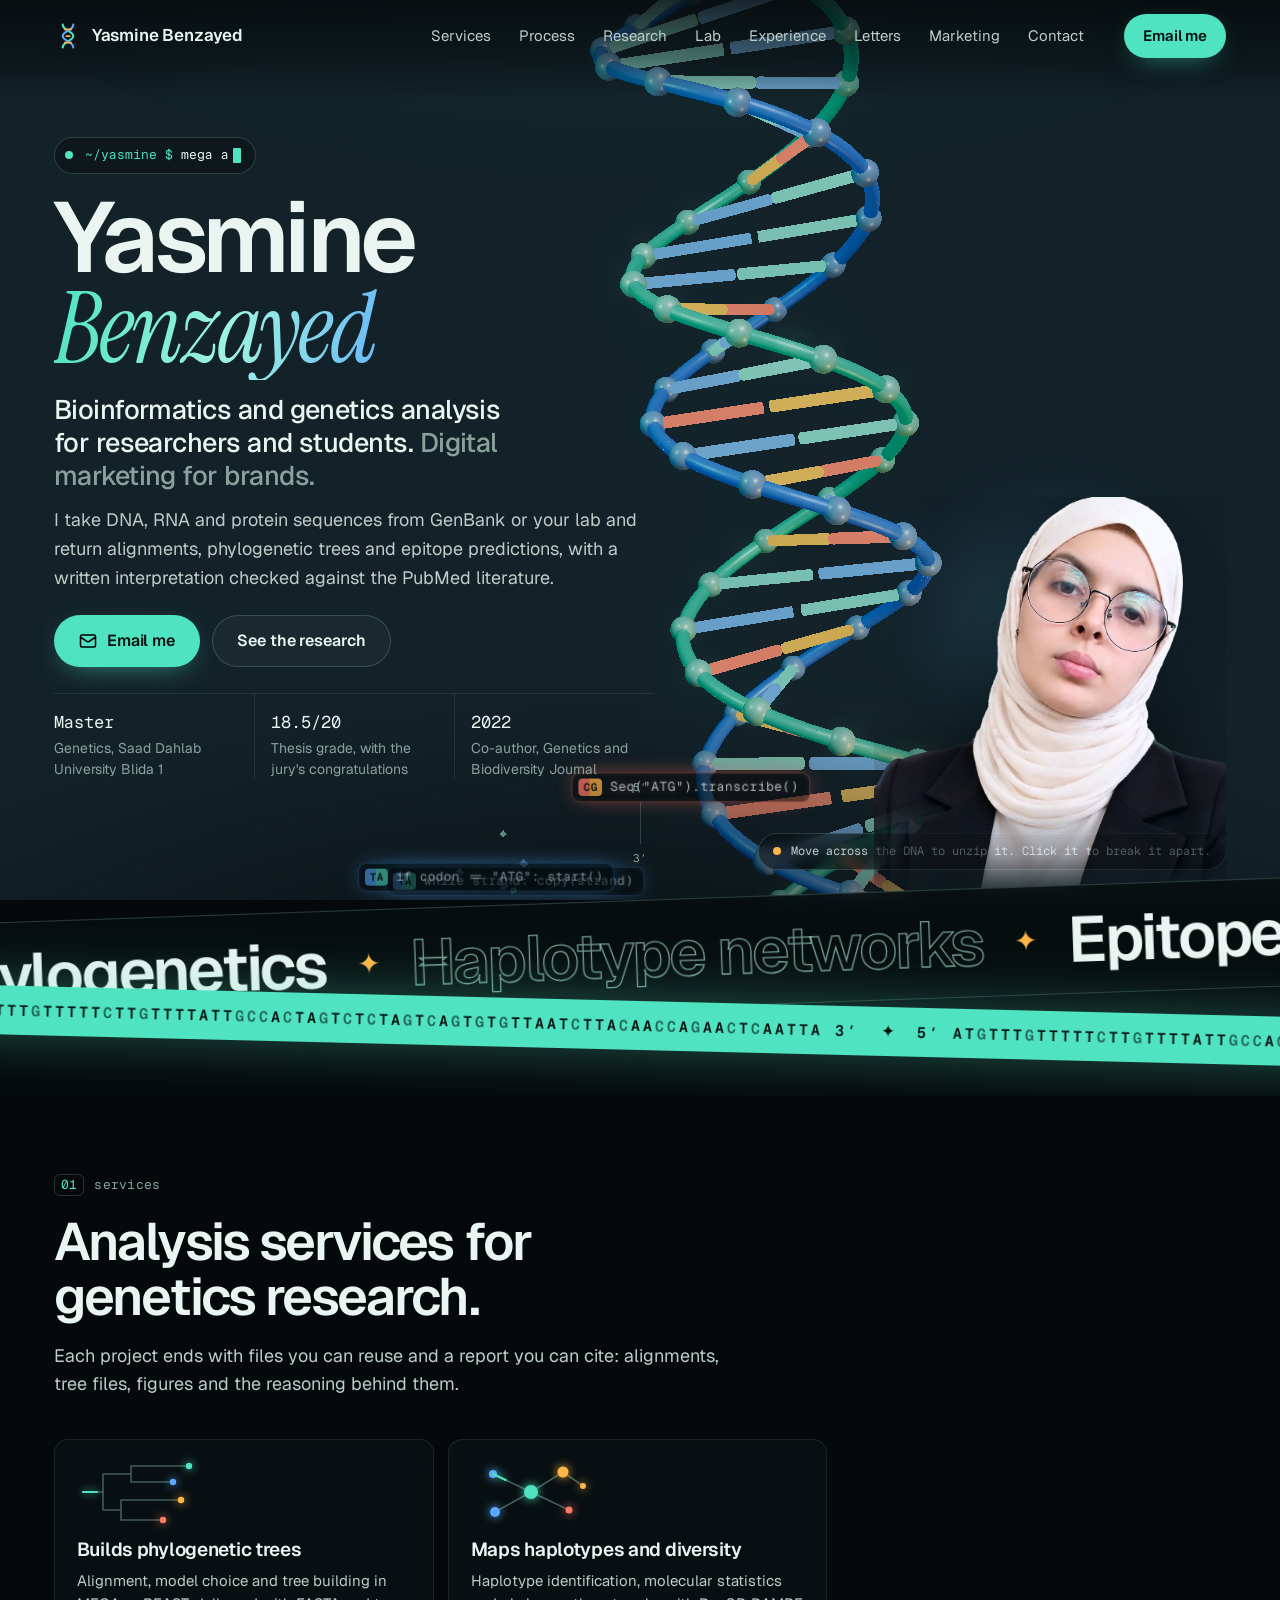
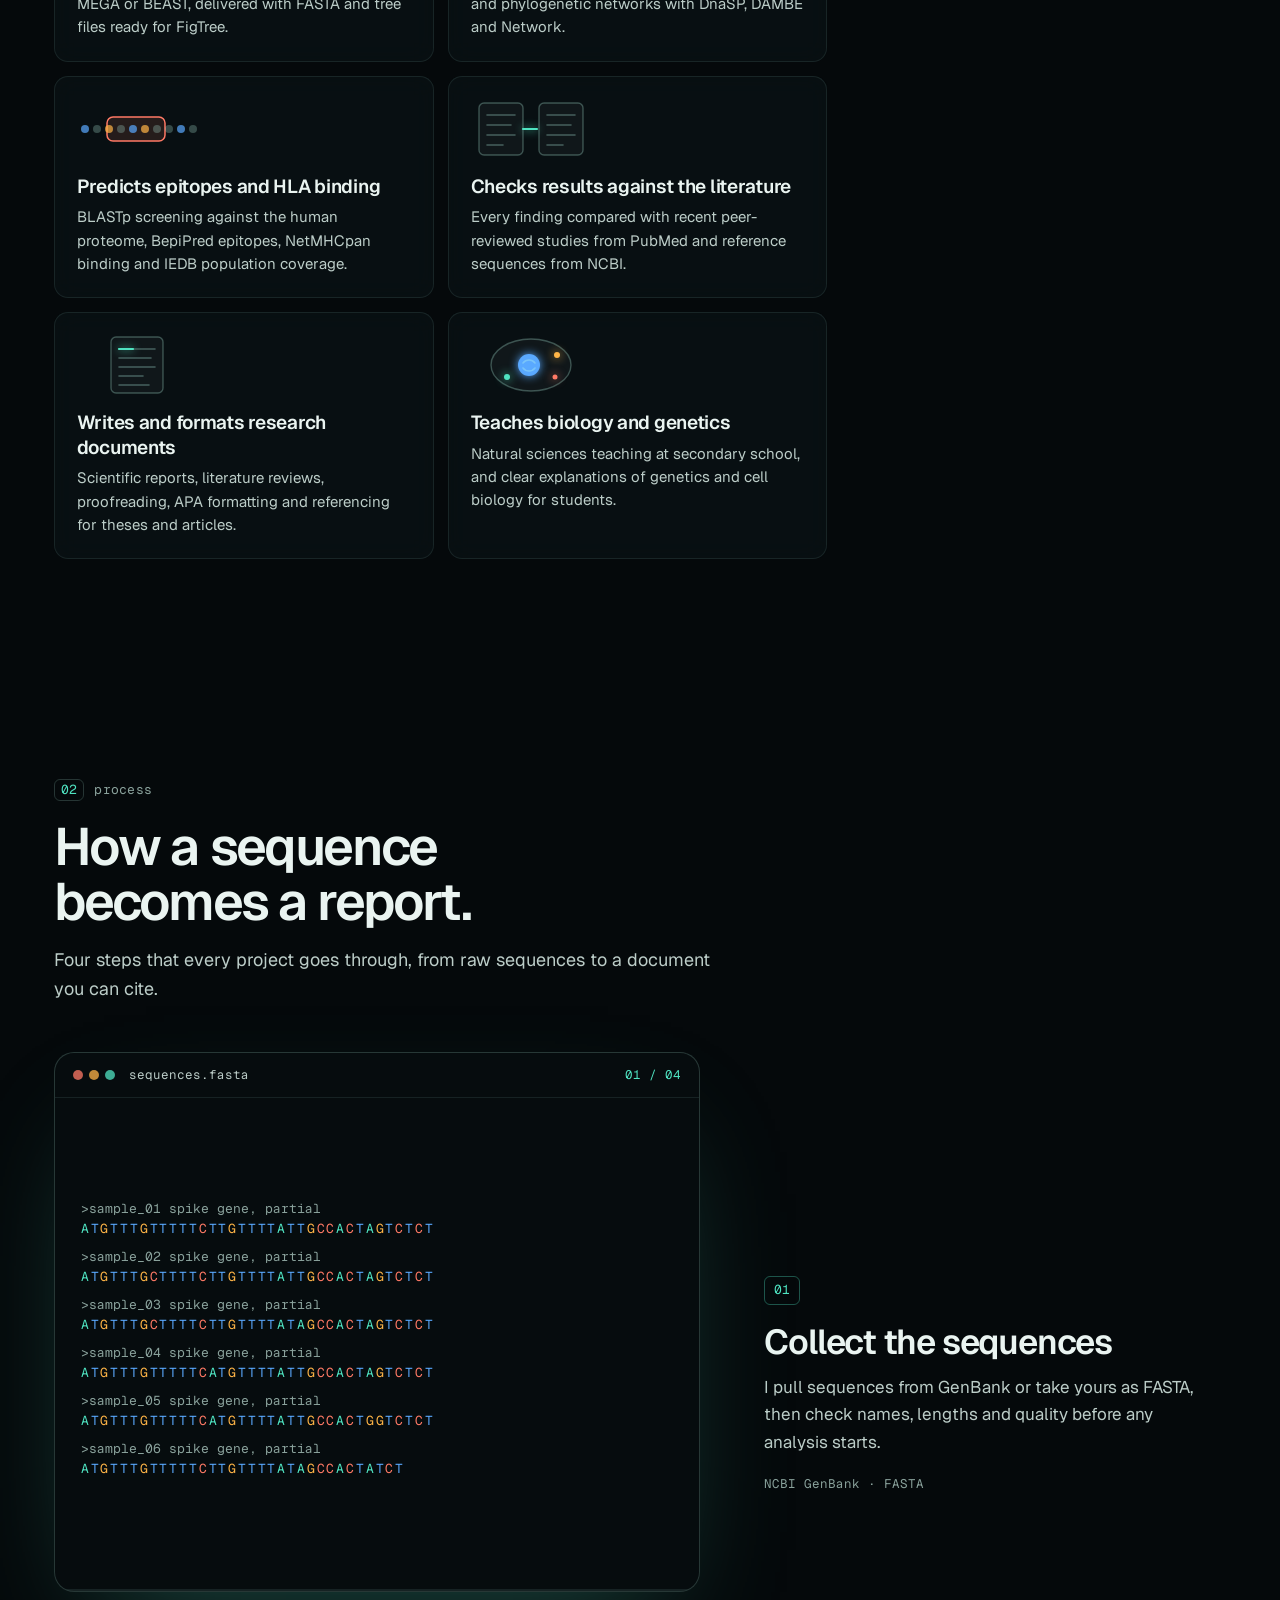
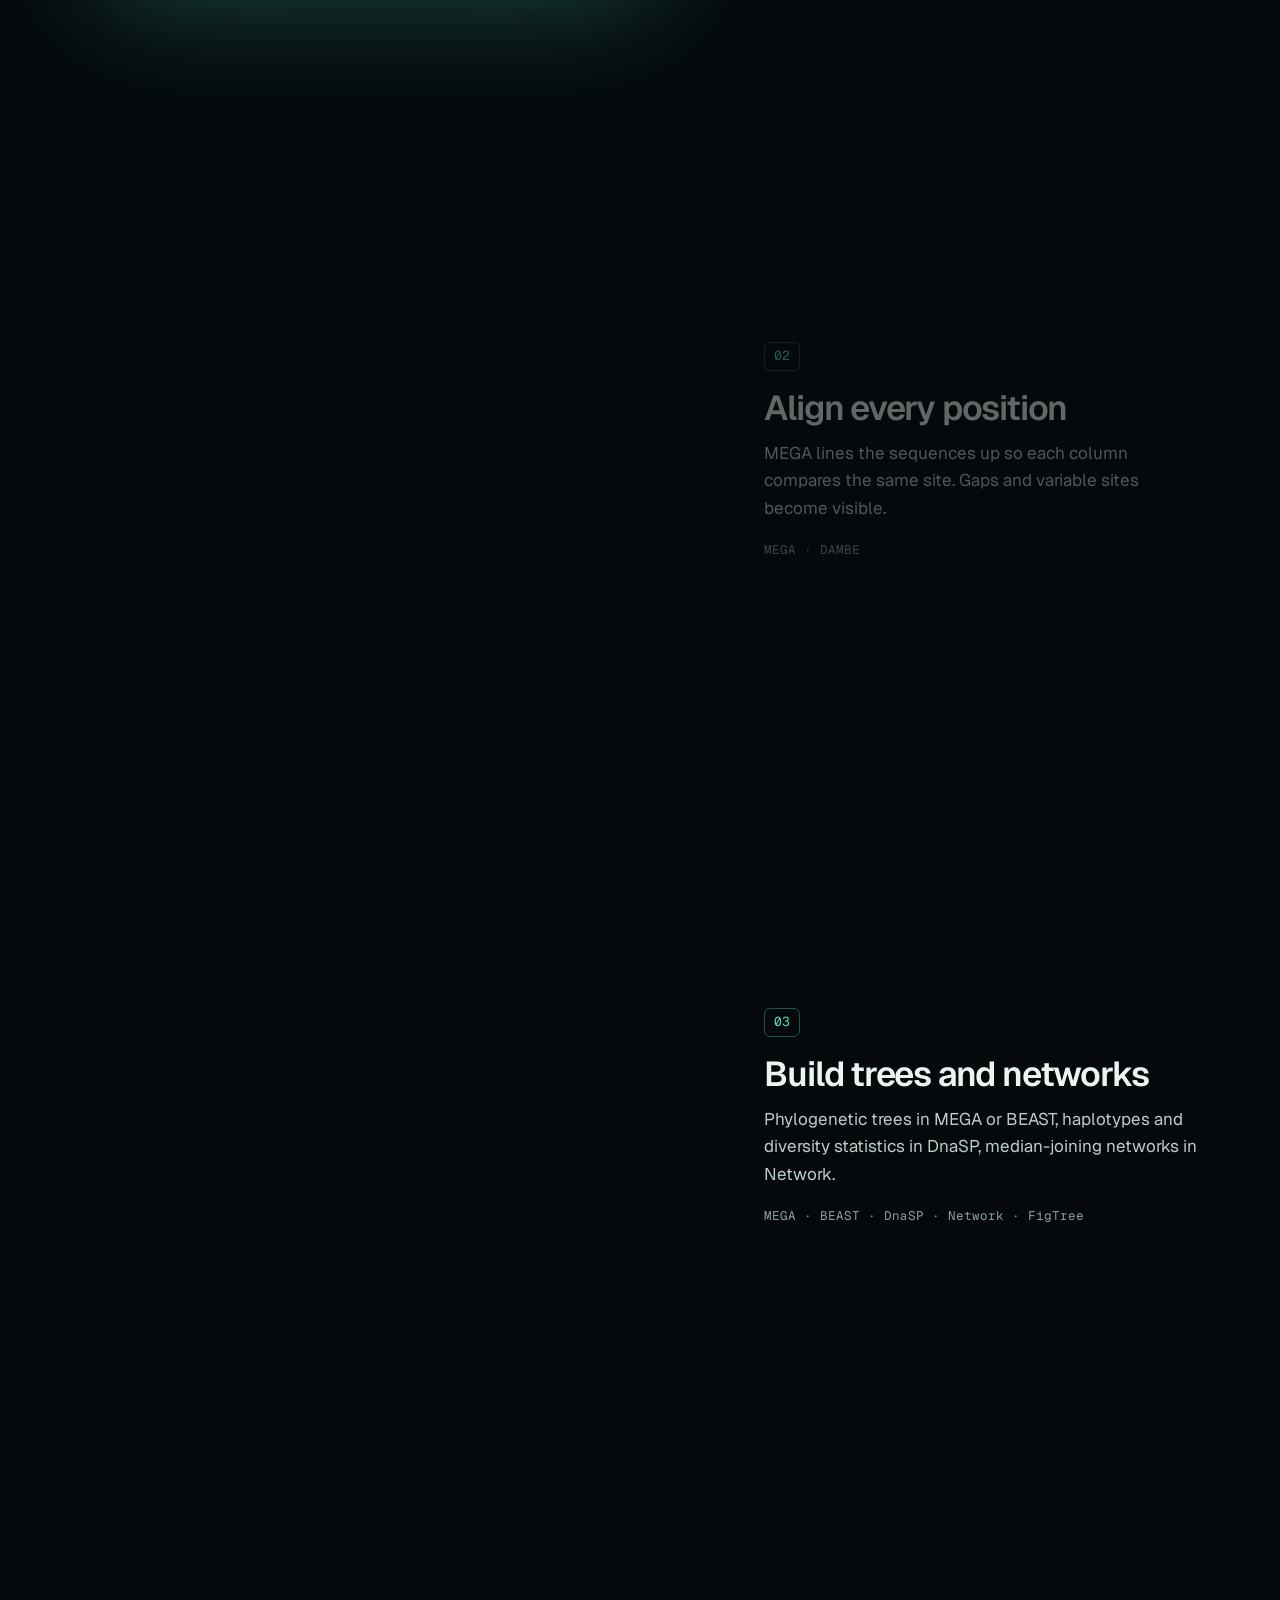
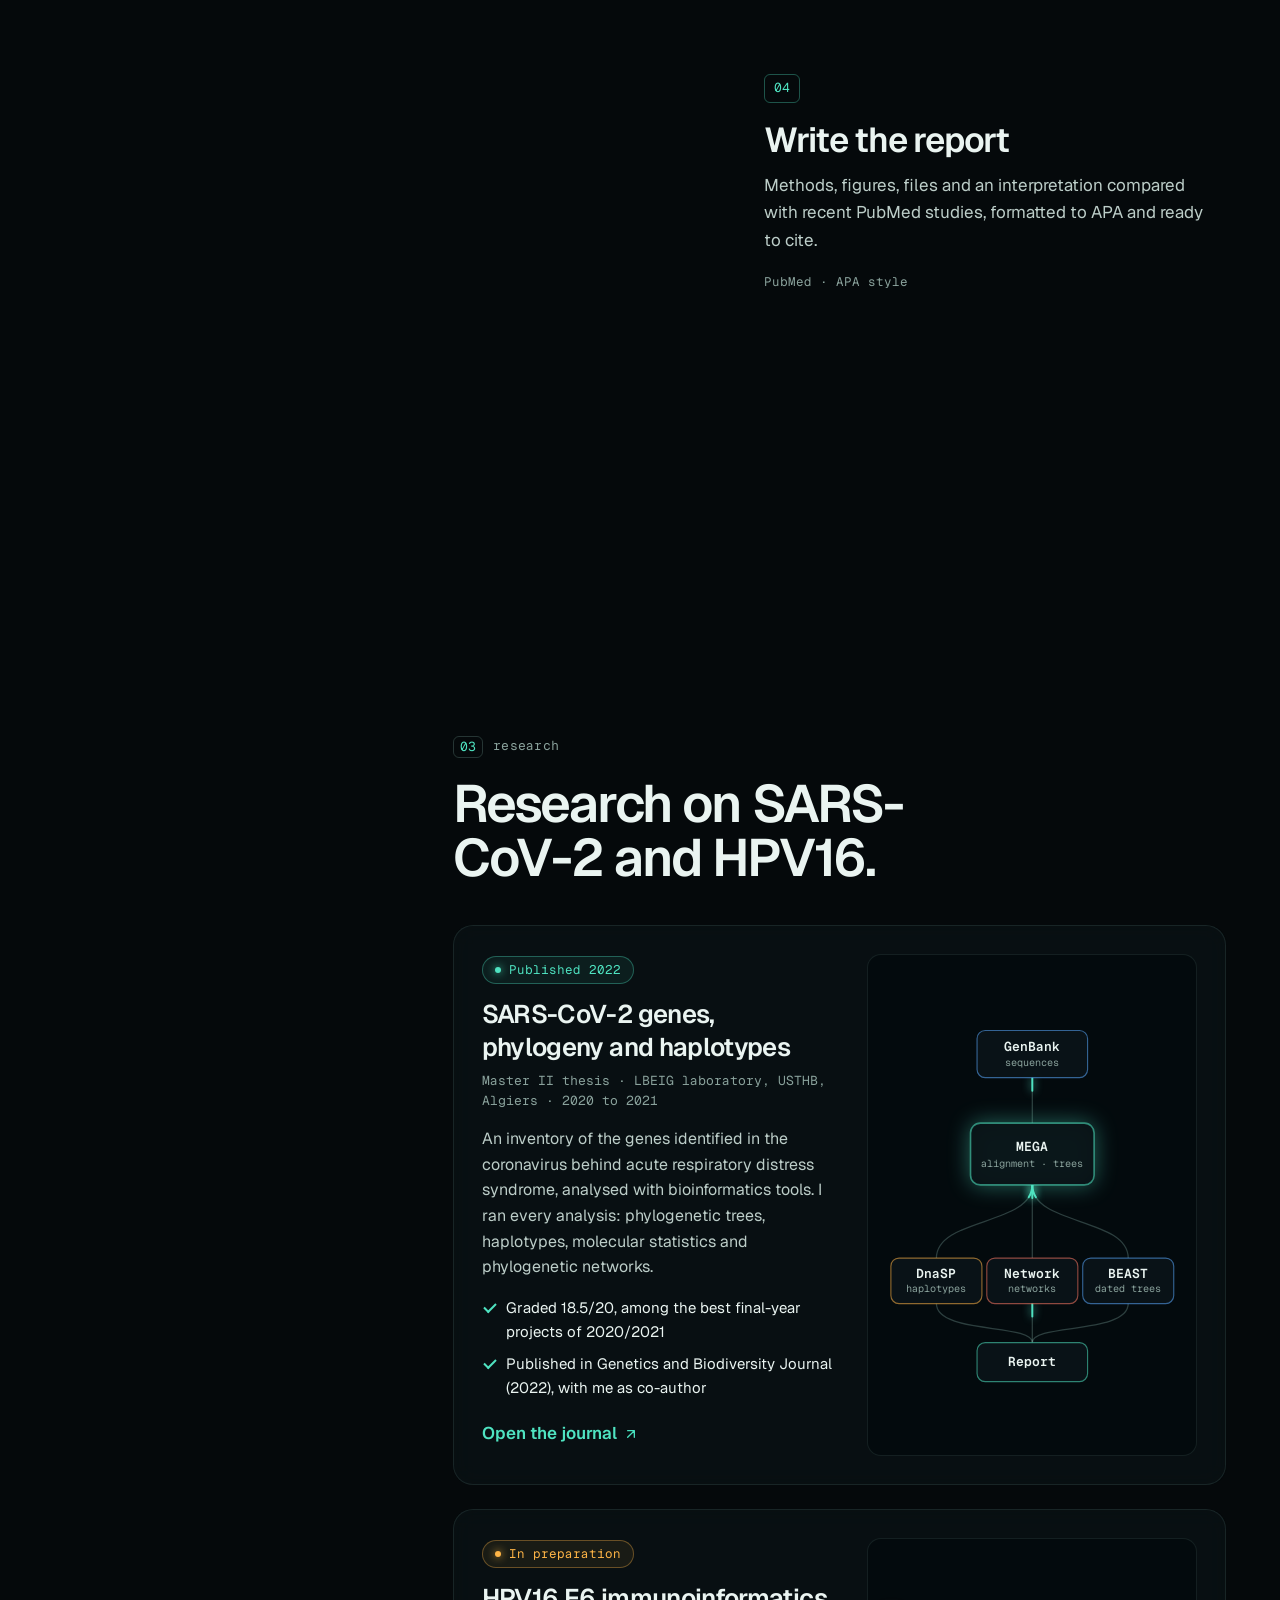
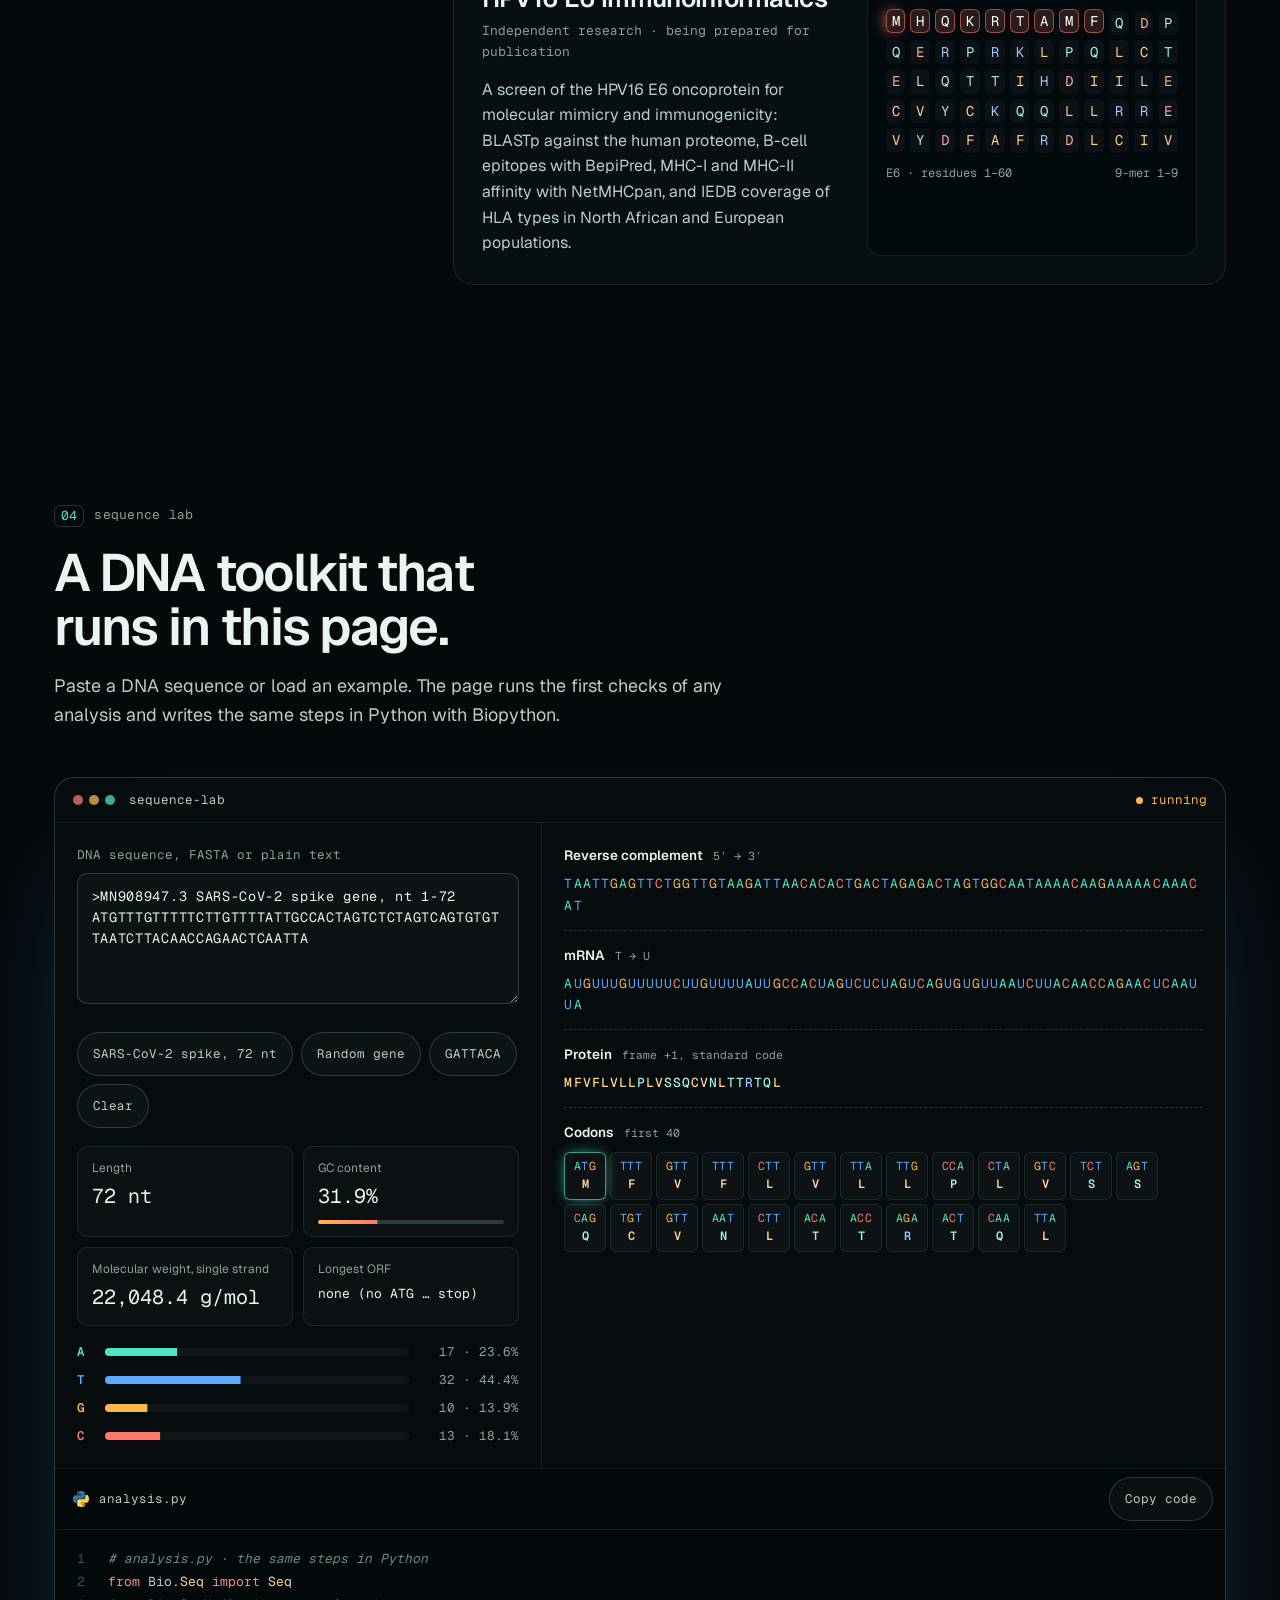
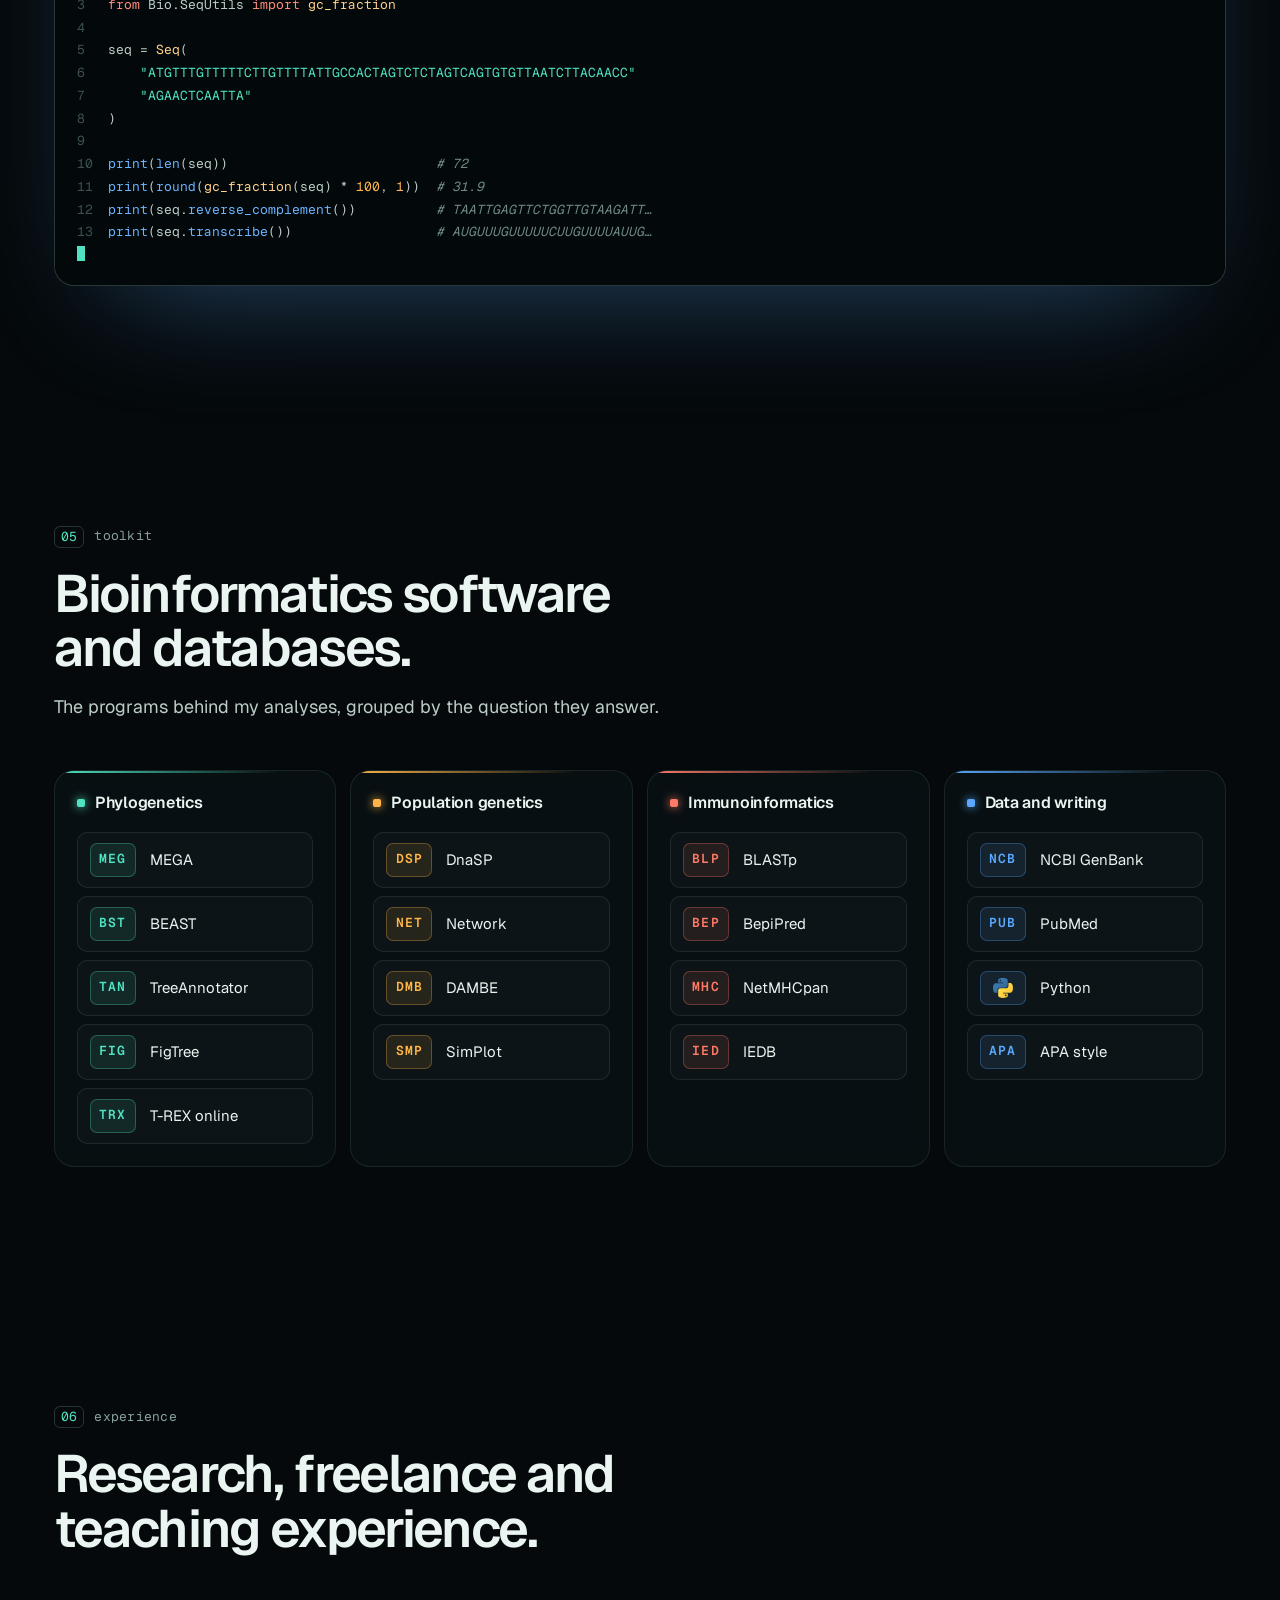
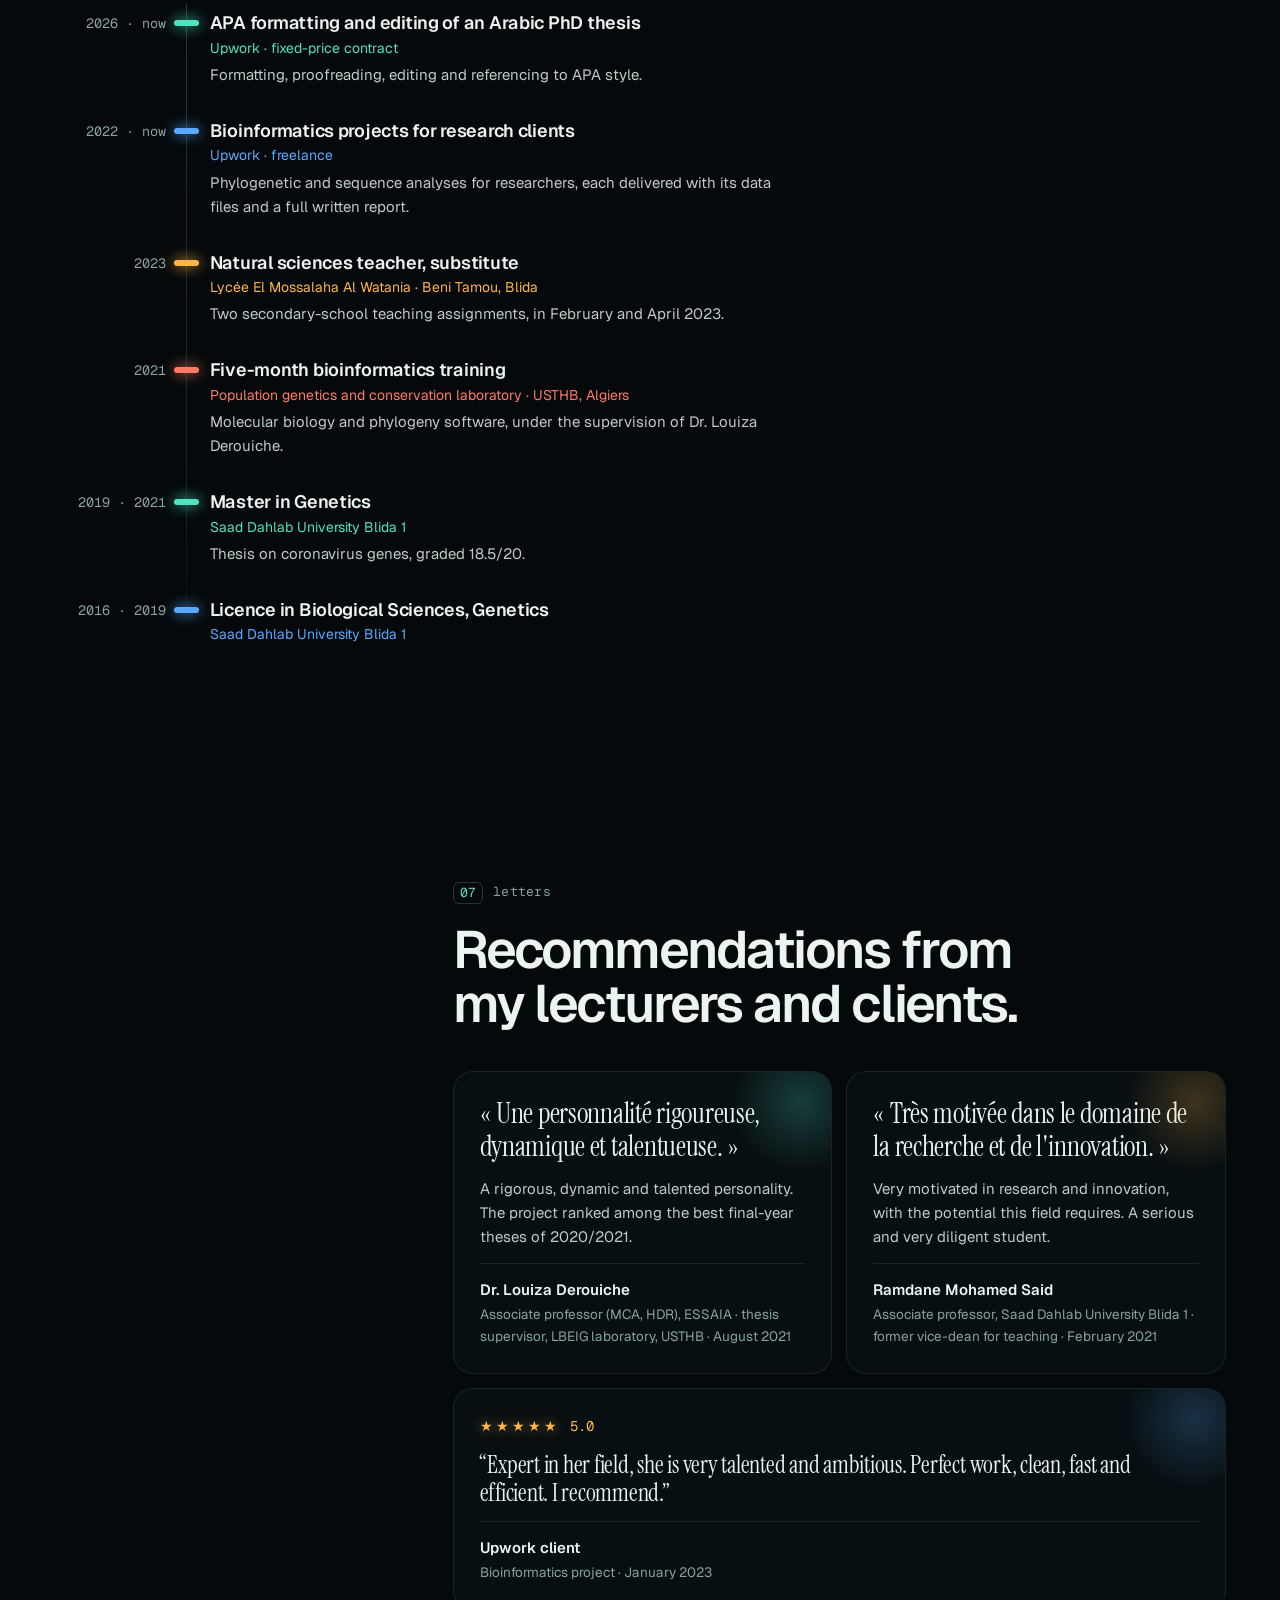
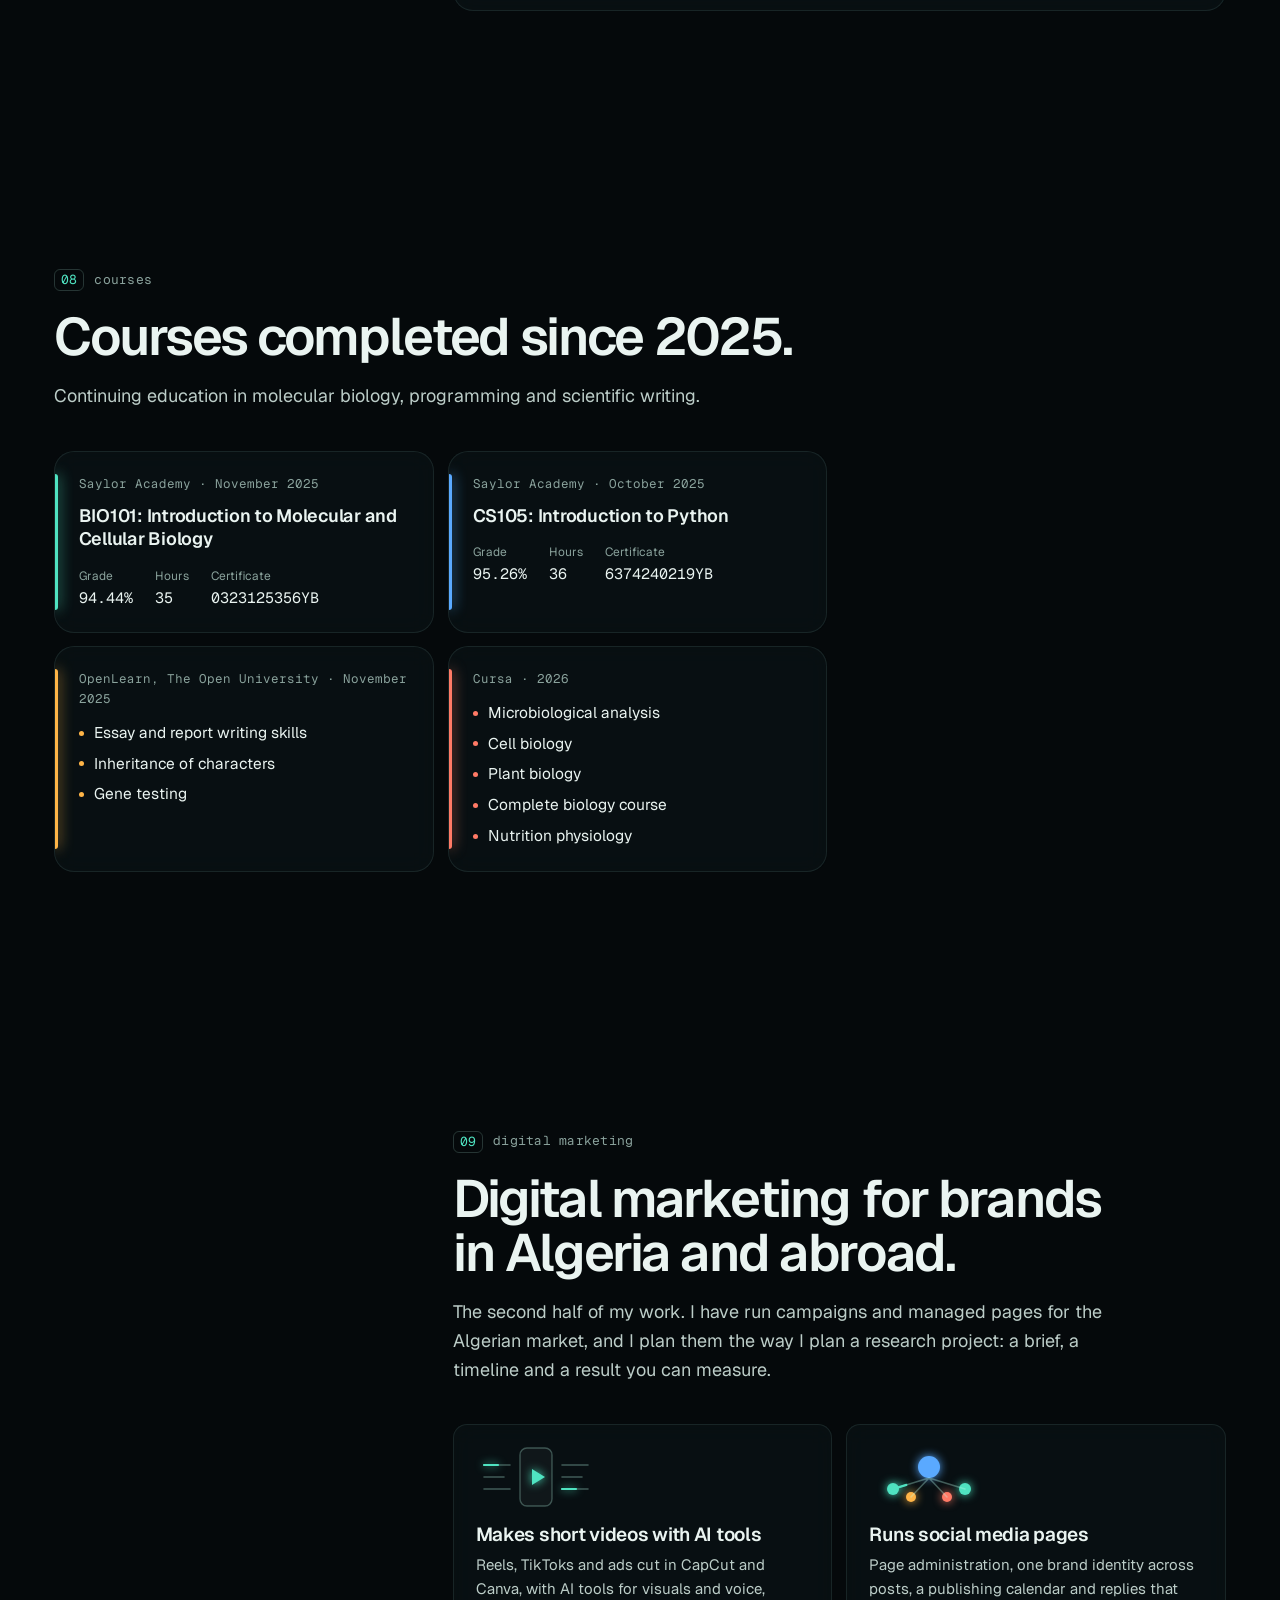
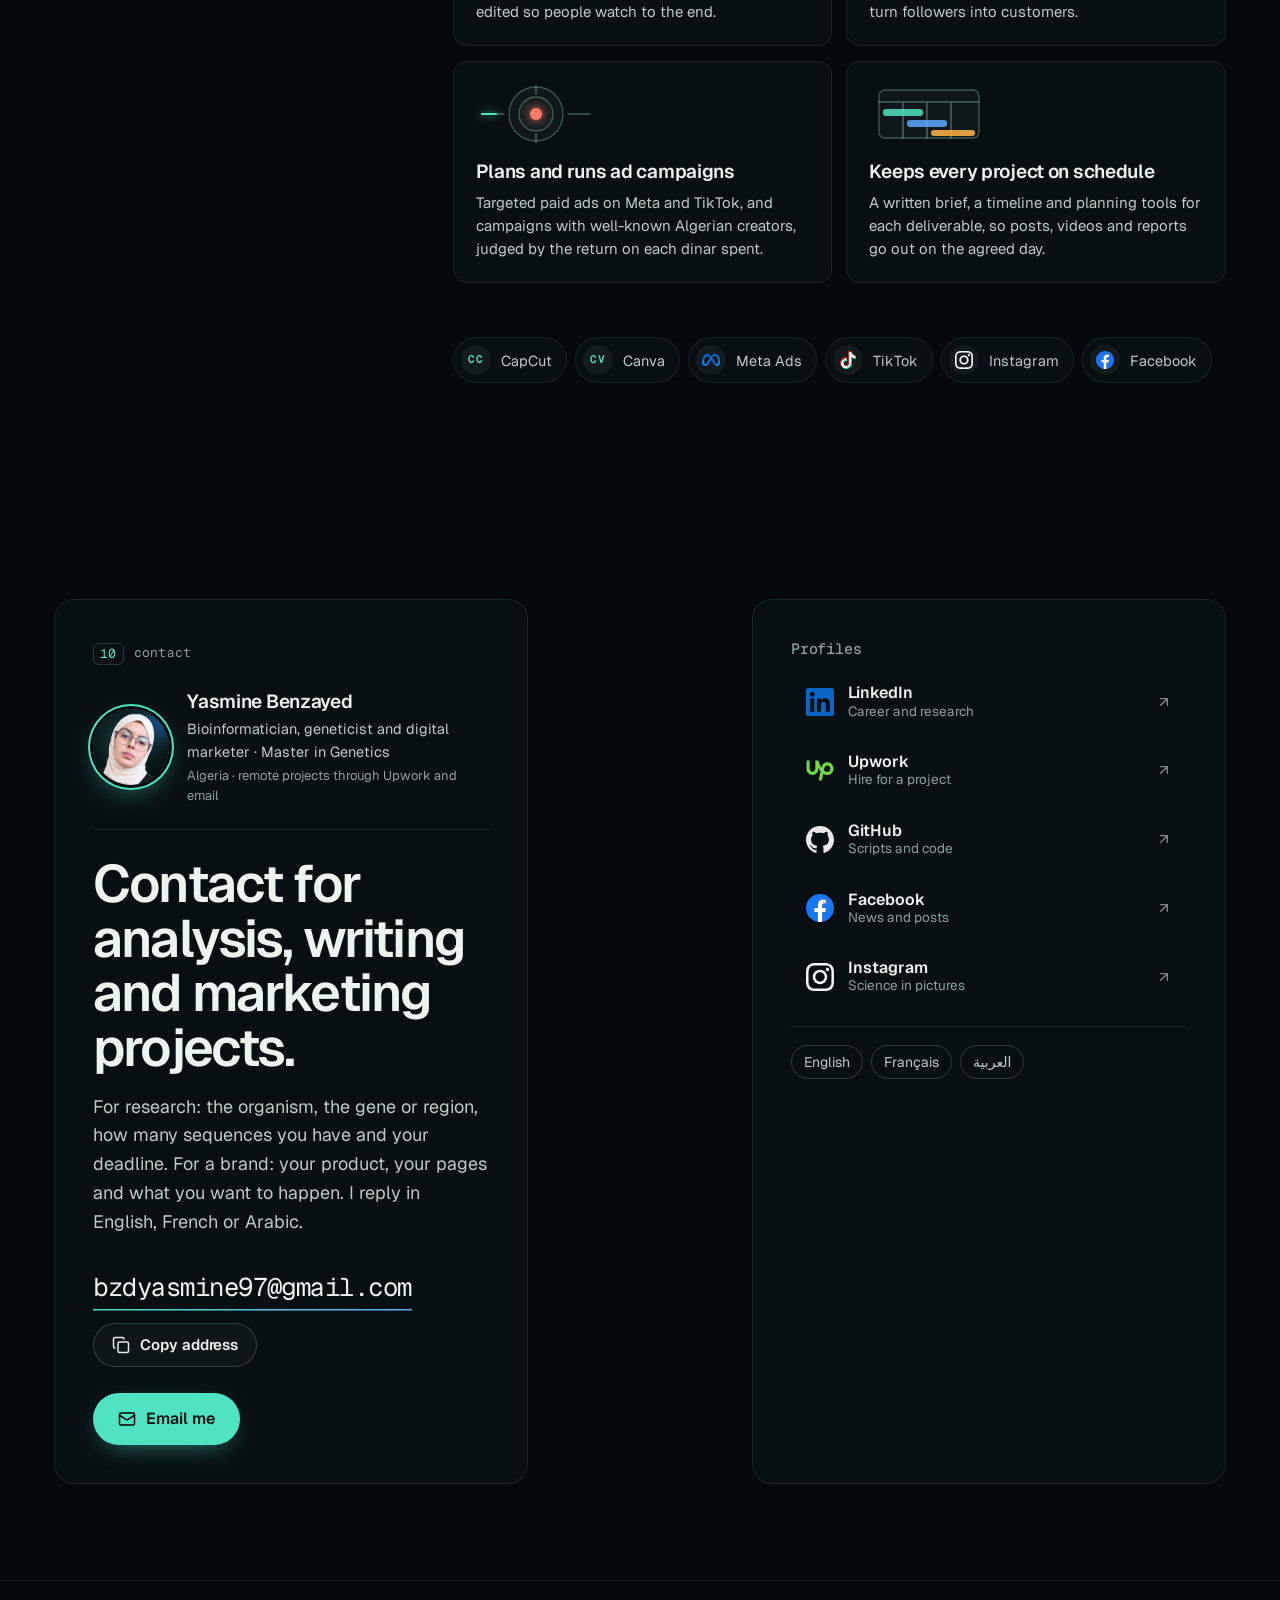
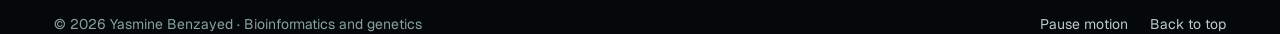
==== commit e9cb678d: "Add digital marketing services New marketing section (AI video, social media management, ad campaign" ====
--- a/index.html
+++ b/index.html
@@ -3,8 +3,8 @@
 <head>
   <meta charset="utf-8">
   <meta name="viewport" content="width=device-width, initial-scale=1, viewport-fit=cover">
-  <title>Yasmine Benzayed · Bioinformatics and genetics analysis</title>
-  <meta name="description" content="Yasmine Benzayed, bioinformatician and geneticist (Master in Genetics, Saad Dahlab University Blida 1). Phylogenetic analysis, haplotypes, epitope prediction and scientific writing for researchers and students.">
+  <title>Yasmine Benzayed · Bioinformatics, genetics and digital marketing</title>
+  <meta name="description" content="Yasmine Benzayed, bioinformatician and geneticist (Master in Genetics, Saad Dahlab University Blida 1). Phylogenetic analysis, haplotypes, epitope prediction and scientific writing for researchers and students. Also digital marketing for brands: AI-made short videos, social media management and ad campaigns.">
   <meta name="author" content="Yasmine Benzayed">
   <meta name="theme-color" content="#05090b">
   <meta name="color-scheme" content="dark">
@@ -13,7 +13,7 @@
 
   <meta property="og:type" content="profile">
   <meta property="og:site_name" content="Yasmine Benzayed">
-  <meta property="og:title" content="Yasmine Benzayed · Bioinformatics and genetics analysis">
+  <meta property="og:title" content="Yasmine Benzayed · Bioinformatics, genetics and digital marketing">
   <meta property="og:description" content="Phylogenetic trees, haplotypes, epitope prediction and research writing for genetics projects. Master in Genetics, co-author in Genetics and Biodiversity Journal (2022).">
   <meta property="og:image" content="assets/share.jpg">
   <meta property="og:image:width" content="1200">
@@ -56,11 +56,11 @@
     "@context": "https://schema.org",
     "@type": "Person",
     "name": "Yasmine Benzayed",
-    "jobTitle": "Bioinformatician and geneticist",
+    "jobTitle": "Bioinformatician, geneticist and digital marketing specialist",
     "image": "assets/img/avatar.webp",
     "email": "mailto:bzdyasmine97@gmail.com",
     "knowsLanguage": ["en", "fr", "ar"],
-    "knowsAbout": ["Bioinformatics", "Genetics", "Phylogenetics", "Immunoinformatics", "Scientific writing"],
+    "knowsAbout": ["Bioinformatics", "Genetics", "Phylogenetics", "Immunoinformatics", "Scientific writing", "Digital marketing", "Social media management", "Video editing"],
     "alumniOf": { "@type": "CollegeOrUniversity", "name": "Saad Dahlab University Blida 1" },
     "nationality": "Algerian",
     "sameAs": ["https://www.upwork.com/freelancers/~014ba4ed851fb90341", "https://www.facebook.com/sali.habich"]
@@ -105,6 +105,7 @@
         <a href="#lab">Lab</a>
         <a href="#experience">Experience</a>
         <a href="#letters">Letters</a>
+        <a href="#marketing">Marketing</a>
         <a href="#contact">Contact</a>
       </nav>
       <a class="btn btn--primary btn--sm nav__cta" href="mailto:bzdyasmine97@gmail.com?subject=Bioinformatics%20project">Email me</a>
@@ -123,7 +124,8 @@
       <a href="#toolkit"><span>05</span>Toolkit</a>
       <a href="#experience"><span>06</span>Experience</a>
       <a href="#letters"><span>07</span>Letters</a>
-      <a href="#contact"><span>08</span>Contact</a>
+      <a href="#marketing"><span>09</span>Marketing</a>
+      <a href="#contact"><span>10</span>Contact</a>
       <a class="btn btn--primary menu__cta" href="mailto:bzdyasmine97@gmail.com?subject=Bioinformatics%20project">Email me</a>
     </nav>
   </div>
@@ -137,10 +139,10 @@
       </figure>
       <div class="wrap hero__grid">
         <div class="hero__copy">
-          <p class="kicker m-enter" style="--i:0"><span class="kicker__pulse"></span><span class="sr-only">Bioinformatics, genetics and research writing</span><span class="kicker__prompt" aria-hidden="true">~/yasmine $</span><span class="typer" id="typer" aria-hidden="true" data-words='["mega align spike.fasta","dnasp haplotypes.nex","netMHCpan -a HLA-A02:01 E6.fsa","blastp -query E6.fasta","beast spike_dated.xml","format thesis.docx --style apa"]'>mega align spike.fasta</span><span class="caret" aria-hidden="true"></span></p>
+          <p class="kicker m-enter" style="--i:0"><span class="kicker__pulse"></span><span class="sr-only">Bioinformatics, genetics, research writing and digital marketing</span><span class="kicker__prompt" aria-hidden="true">~/yasmine $</span><span class="typer" id="typer" aria-hidden="true" data-words='["mega align spike.fasta","capcut export reel_v3.mp4","dnasp haplotypes.nex","meta-ads launch --audience algiers","netMHCpan -a HLA-A02:01 E6.fsa","canva render story.png","blastp -query E6.fasta","format thesis.docx --style apa"]'>mega align spike.fasta</span><span class="caret" aria-hidden="true"></span></p>
           <h1 class="m-enter" style="--i:1">
             <span class="h1__name">Yasmine <em>Benzayed</em></span>
-            <span class="h1__role">Bioinformatics and genetics analysis for researchers and students</span>
+            <span class="h1__role">Bioinformatics and genetics analysis for researchers and students. <span class="h1__role-b">Digital marketing for brands.</span></span>
           </h1>
           <p class="lead m-enter" style="--i:2">I take DNA, RNA and protein sequences from GenBank or your lab and return alignments, phylogenetic trees and epitope predictions, with a written interpretation checked against the PubMed literature.</p>
           <div class="actions m-enter" style="--i:3">
@@ -167,8 +169,8 @@
     <div class="marquee" aria-hidden="true">
       <div class="marquee__band marquee__band--a">
         <div class="marquee__track">
-          <span>Phylogenetics</span><i>✦</i><span class="o">Haplotype networks</span><i>✦</i><span>Epitope prediction</span><i>✦</i><span class="o">Immunoinformatics</span><i>✦</i><span>Scientific writing</span><i>✦</i><span class="o">Genetics teaching</span><i>✦</i>
-          <span>Phylogenetics</span><i>✦</i><span class="o">Haplotype networks</span><i>✦</i><span>Epitope prediction</span><i>✦</i><span class="o">Immunoinformatics</span><i>✦</i><span>Scientific writing</span><i>✦</i><span class="o">Genetics teaching</span><i>✦</i>
+          <span>Phylogenetics</span><i>✦</i><span class="o">Haplotype networks</span><i>✦</i><span>Epitope prediction</span><i>✦</i><span class="o">AI video</span><i>✦</i><span>Scientific writing</span><i>✦</i><span class="o">Social media management</span><i>✦</i><span>Ad campaigns</span><i>✦</i><span class="o">Genetics teaching</span><i>✦</i>
+          <span>Phylogenetics</span><i>✦</i><span class="o">Haplotype networks</span><i>✦</i><span>Epitope prediction</span><i>✦</i><span class="o">AI video</span><i>✦</i><span>Scientific writing</span><i>✦</i><span class="o">Social media management</span><i>✦</i><span>Ad campaigns</span><i>✦</i><span class="o">Genetics teaching</span><i>✦</i>
         </div>
       </div>
       <div class="marquee__band marquee__band--b">
@@ -634,21 +636,83 @@
       </div>
     </section>
 
+    <!-- ============ DIGITAL MARKETING ============ -->
+    <section class="section section--tall" id="marketing" data-helix="left">
+      <div class="wrap">
+        <div class="split split--right">
+          <header class="section__head">
+            <p class="label"><span class="label__n">09</span>digital marketing</p>
+            <h2 data-decode>Digital marketing for brands in Algeria and abroad.</h2>
+            <p class="section__lead">The second half of my work. I have run campaigns and managed pages for the Algerian market, and I plan them the way I plan a research project: a brief, a timeline and a result you can measure.</p>
+          </header>
+          <div class="cards">
+            <article class="card">
+              <svg class="card__viz viz-reel" viewBox="0 0 120 64" aria-hidden="true">
+                <rect class="viz-doc" x="44" y="3" width="32" height="58" rx="7"/>
+                <path class="viz-play" d="M56 24v16l13-8z"/>
+                <path class="viz-line" d="M8 20h26M8 32h20M8 44h26M86 20h26M86 32h20M86 44h26"/>
+                <path class="viz-pulse" d="M8 20h26M86 44h26"/>
+              </svg>
+              <h3>Makes short videos with AI tools</h3>
+              <p>Reels, TikToks and ads cut in CapCut and Canva, with AI tools for visuals and voice, edited so people watch to the end.</p>
+            </article>
+            <article class="card">
+              <svg class="card__viz viz-pages" viewBox="0 0 120 64" aria-hidden="true">
+                <circle class="viz-node" cx="60" cy="22" r="11" style="--k:var(--t)"/>
+                <circle class="viz-node" cx="24" cy="44" r="6" style="--k:var(--a)"/><circle class="viz-node" cx="42" cy="52" r="5" style="--k:var(--g)"/><circle class="viz-node" cx="78" cy="52" r="5" style="--k:var(--c)"/><circle class="viz-node" cx="96" cy="44" r="6" style="--k:var(--a)"/>
+                <path class="viz-line" d="M60 33L24 44M60 33L42 52M60 33L78 52M60 33L96 44"/>
+                <path class="viz-pulse" d="M24 44L60 33L96 44"/>
+              </svg>
+              <h3>Runs social media pages</h3>
+              <p>Page administration, one brand identity across posts, a publishing calendar and replies that turn followers into customers.</p>
+            </article>
+            <article class="card">
+              <svg class="card__viz viz-ads" viewBox="0 0 120 64" aria-hidden="true">
+                <circle class="viz-doc" cx="60" cy="32" r="27"/><circle class="viz-doc" cx="60" cy="32" r="17"/><circle class="viz-node" cx="60" cy="32" r="6" style="--k:var(--c)"/>
+                <path class="viz-line" d="M6 32h22M92 32h22M60 4v8M60 52v8"/>
+                <path class="viz-pulse" d="M6 32h54"/>
+              </svg>
+              <h3>Plans and runs ad campaigns</h3>
+              <p>Targeted paid ads on Meta and TikTok, and campaigns with well-known Algerian creators, judged by the return on each dinar spent.</p>
+            </article>
+            <article class="card">
+              <svg class="card__viz viz-plan" viewBox="0 0 120 64" aria-hidden="true">
+                <rect class="viz-doc" x="10" y="8" width="100" height="48" rx="6"/>
+                <path class="viz-line" d="M10 20h100M34 20v36M58 20v36M82 20v36"/>
+                <rect class="viz-bar" x="14" y="27" width="40" height="7" rx="3" style="--k:var(--a)"/><rect class="viz-bar" x="38" y="38" width="40" height="7" rx="3" style="--k:var(--t)"/><rect class="viz-bar" x="62" y="48" width="44" height="6" rx="3" style="--k:var(--g)"/>
+                <path class="viz-check" d="M88 27l4 4 7-8"/>
+              </svg>
+              <h3>Keeps every project on schedule</h3>
+              <p>A written brief, a timeline and planning tools for each deliverable, so posts, videos and reports go out on the agreed day.</p>
+            </article>
+          </div>
+          <ul class="toolrow" aria-label="Tools and platforms">
+            <li><b>CC</b>CapCut</li>
+            <li><b>CV</b>Canva</li>
+            <li><b><img src="assets/icons/meta-icon.svg" alt="" width="22" height="22"></b>Meta Ads</li>
+            <li><b><img src="assets/icons/tiktok-icon.svg" alt="" width="20" height="20" class="ic-ink"></b>TikTok</li>
+            <li><b><img src="assets/icons/instagram.svg" alt="" width="20" height="20" class="ic-ink"></b>Instagram</li>
+            <li><b><img src="assets/icons/facebook.svg" alt="" width="20" height="20"></b>Facebook</li>
+          </ul>
+        </div>
+      </div>
+    </section>
+
     <!-- ============ CONTACT ============ -->
     <section class="section contact" id="contact" data-helix="center">
       <div class="wrap contact__grid">
         <div class="contact__main panel">
-          <p class="label"><span class="label__n">09</span>contact</p>
+          <p class="label"><span class="label__n">10</span>contact</p>
           <div class="profile">
             <img class="profile__img" src="assets/img/avatar.webp" width="400" height="400" alt="Yasmine Benzayed" loading="lazy">
             <div>
               <p class="profile__name">Yasmine Benzayed</p>
-              <p class="profile__role">Bioinformatician and geneticist · Master in Genetics</p>
+              <p class="profile__role">Bioinformatician, geneticist and digital marketer · Master in Genetics</p>
               <p class="profile__meta">Algeria · remote projects through Upwork and email</p>
             </div>
           </div>
-          <h2 data-decode>Contact for analysis and writing projects.</h2>
-          <p class="section__lead">Send the organism, the gene or region, how many sequences you have and your deadline. I reply in English, French or Arabic.</p>
+          <h2 data-decode>Contact for analysis, writing and marketing projects.</h2>
+          <p class="section__lead">For research: the organism, the gene or region, how many sequences you have and your deadline. For a brand: your product, your pages and what you want to happen. I reply in English, French or Arabic.</p>
           <div class="email">
             <a class="email__addr" href="mailto:bzdyasmine97@gmail.com?subject=Bioinformatics%20project">bzdyasmine97@gmail.com</a>
             <button class="btn btn--ghost btn--sm email__copy" type="button" data-copy="bzdyasmine97@gmail.com">
--- a/assets/css/style.css
+++ b/assets/css/style.css
@@ -161,7 +161,7 @@
   border-bottom-color: var(--line);
 }
 .nav__row { height: 100%; display: flex; align-items: center; gap: 28px; }
-.brand { display: inline-flex; align-items: center; gap: 10px; text-decoration: none; font-weight: 600; letter-spacing: -0.01em; min-height: 44px; }
+.brand { display: inline-flex; align-items: center; gap: 10px; text-decoration: none; font-weight: 600; letter-spacing: -0.01em; min-height: 44px; white-space: nowrap; }
 .brand__mark { width: 28px; height: 28px; transition: transform 0.6s var(--ease); }
 .brand:hover .brand__mark { transform: rotate(180deg); }
 .nav__links { display: flex; gap: 4px; margin-left: auto; }
@@ -479,6 +479,21 @@
 .peptide > span.on-first { box-shadow: -4px 0 14px -4px var(--k); }
 .peptide__pos { grid-column: 1 / -1; display: flex; flex-wrap: wrap; gap: 4px 12px; justify-content: space-between; color: var(--muted); font-size: 12px; padding-top: 6px; }
 
+/* ---------- digital marketing ---------- */
+.h1__role-b { color: var(--muted); font-weight: 500; }
+.viz-play { fill: var(--a); filter: drop-shadow(0 0 5px var(--a)); animation: breathe 3s ease-in-out infinite; transform-origin: 62px 32px; transform-box: view-box; }
+.viz-bar { fill: var(--k); opacity: 0.85; transform-origin: 0 50%; transform-box: fill-box; animation: grow 3.2s var(--ease) infinite; }
+.viz-bar:nth-of-type(2) { animation-delay: 0.3s; } .viz-bar:nth-of-type(3) { animation-delay: 0.6s; }
+.toolrow { display: flex; flex-wrap: wrap; gap: 8px; margin-top: 14px; }
+.toolrow li {
+  display: inline-flex; align-items: center; gap: 10px; padding: 7px 14px 7px 7px; border-radius: 999px;
+  background: var(--panel); border: 1px solid var(--line); font-size: 14.5px; color: var(--ink-2);
+  transition: border-color 0.25s, transform 0.25s var(--ease);
+}
+.toolrow li:hover { border-color: var(--line-2); transform: translateY(-2px); }
+.toolrow b { display: grid; place-items: center; width: 30px; height: 30px; border-radius: 50%; background: rgba(255, 255, 255, 0.05); font-family: var(--mono); font-size: 11px; font-weight: 600; color: var(--a); letter-spacing: 0.04em; }
+.toolrow b img { width: 18px; height: 18px; }
+
 /* ---------- toolkit ---------- */
 .toolkit { display: grid; grid-template-columns: repeat(4, minmax(0, 1fr)); gap: 14px; }
 .tgroup { border-radius: var(--r-lg); padding: 22px; position: relative; overflow: hidden; }
@@ -625,7 +640,8 @@
 
 /* ---------- responsive ---------- */
 @media (max-width: 1180px) {
-  .nav__links a { padding: 10px 9px; font-size: 14.5px; }
+  .nav__links a { padding: 10px 7px; font-size: 14px; min-width: 0; }
+  .nav__row { gap: 18px; }
   .hero__copy { max-width: 520px; }
   .h1__name { font-size: clamp(56px, 7.4vw, 96px); }
   .hero__portrait { --pw: clamp(280px, calc(100vw - 520px - 2 * var(--gutter) - 150px), 460px); }
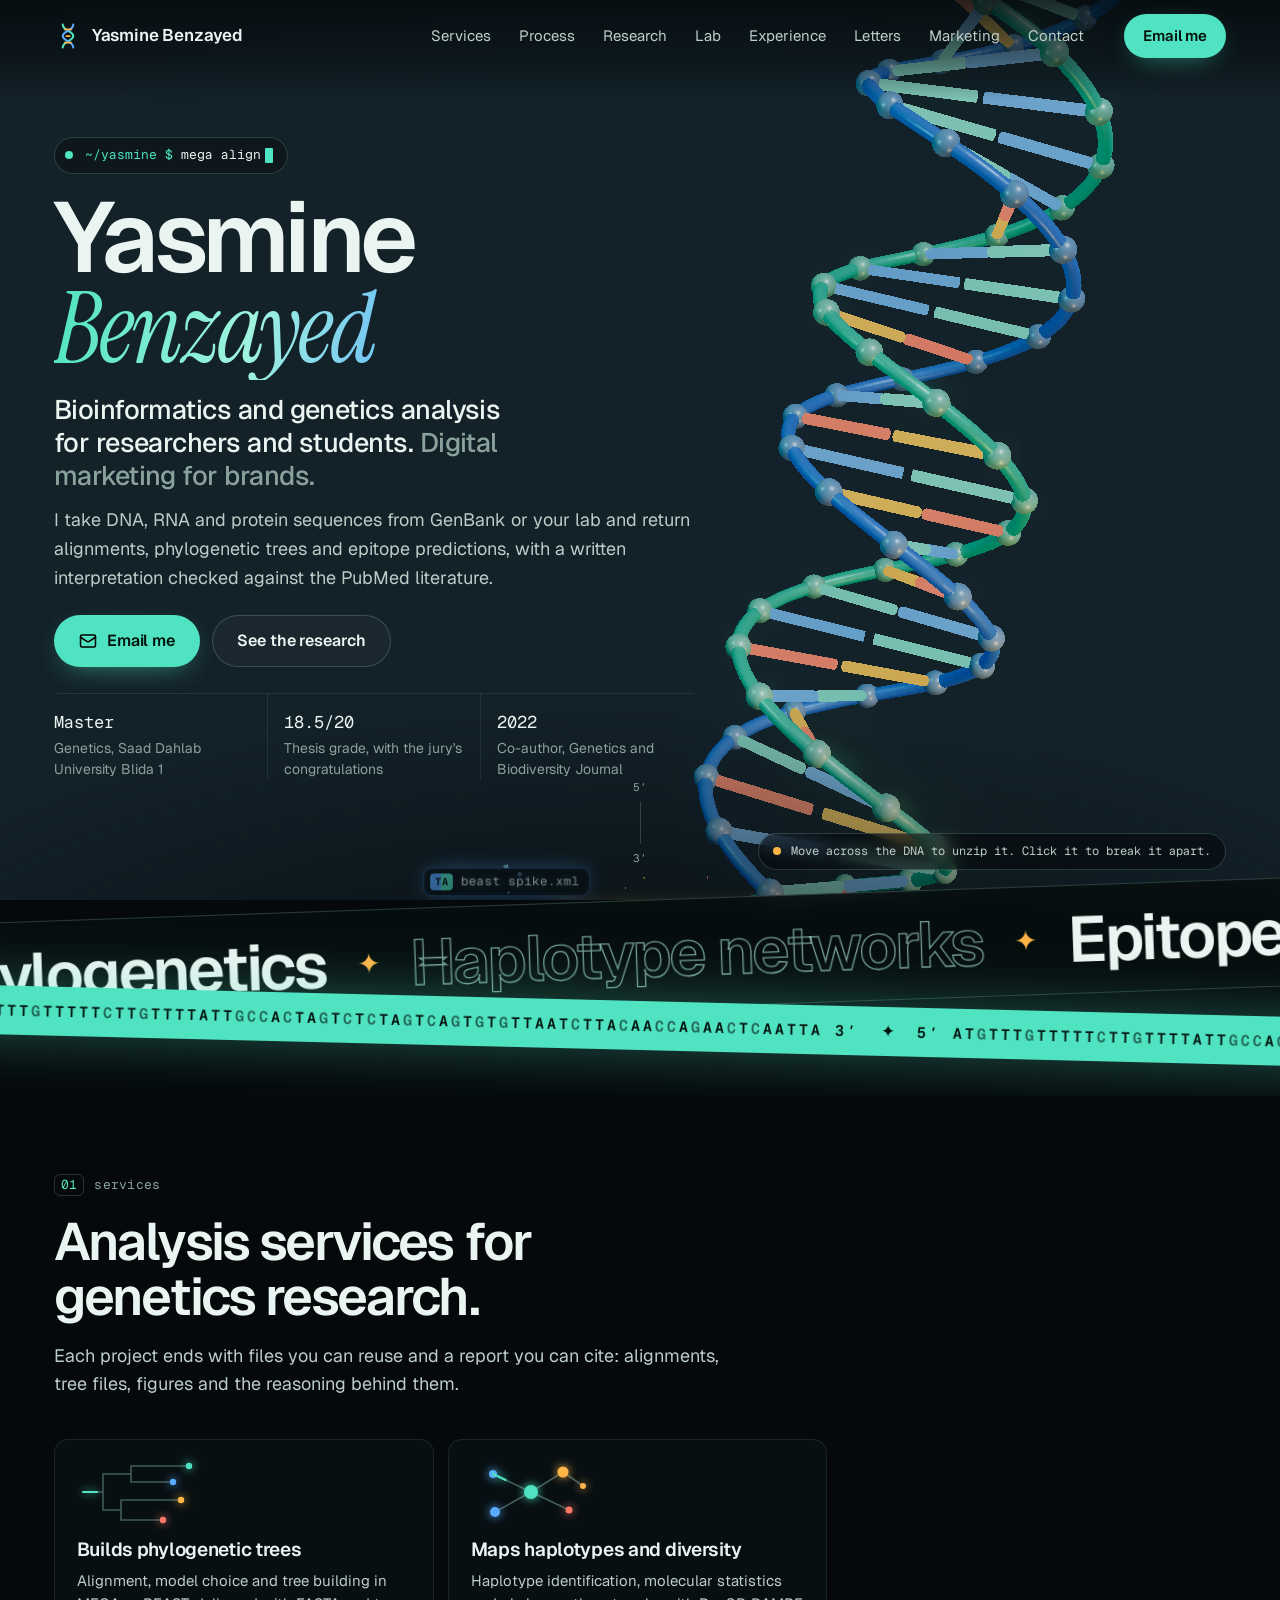
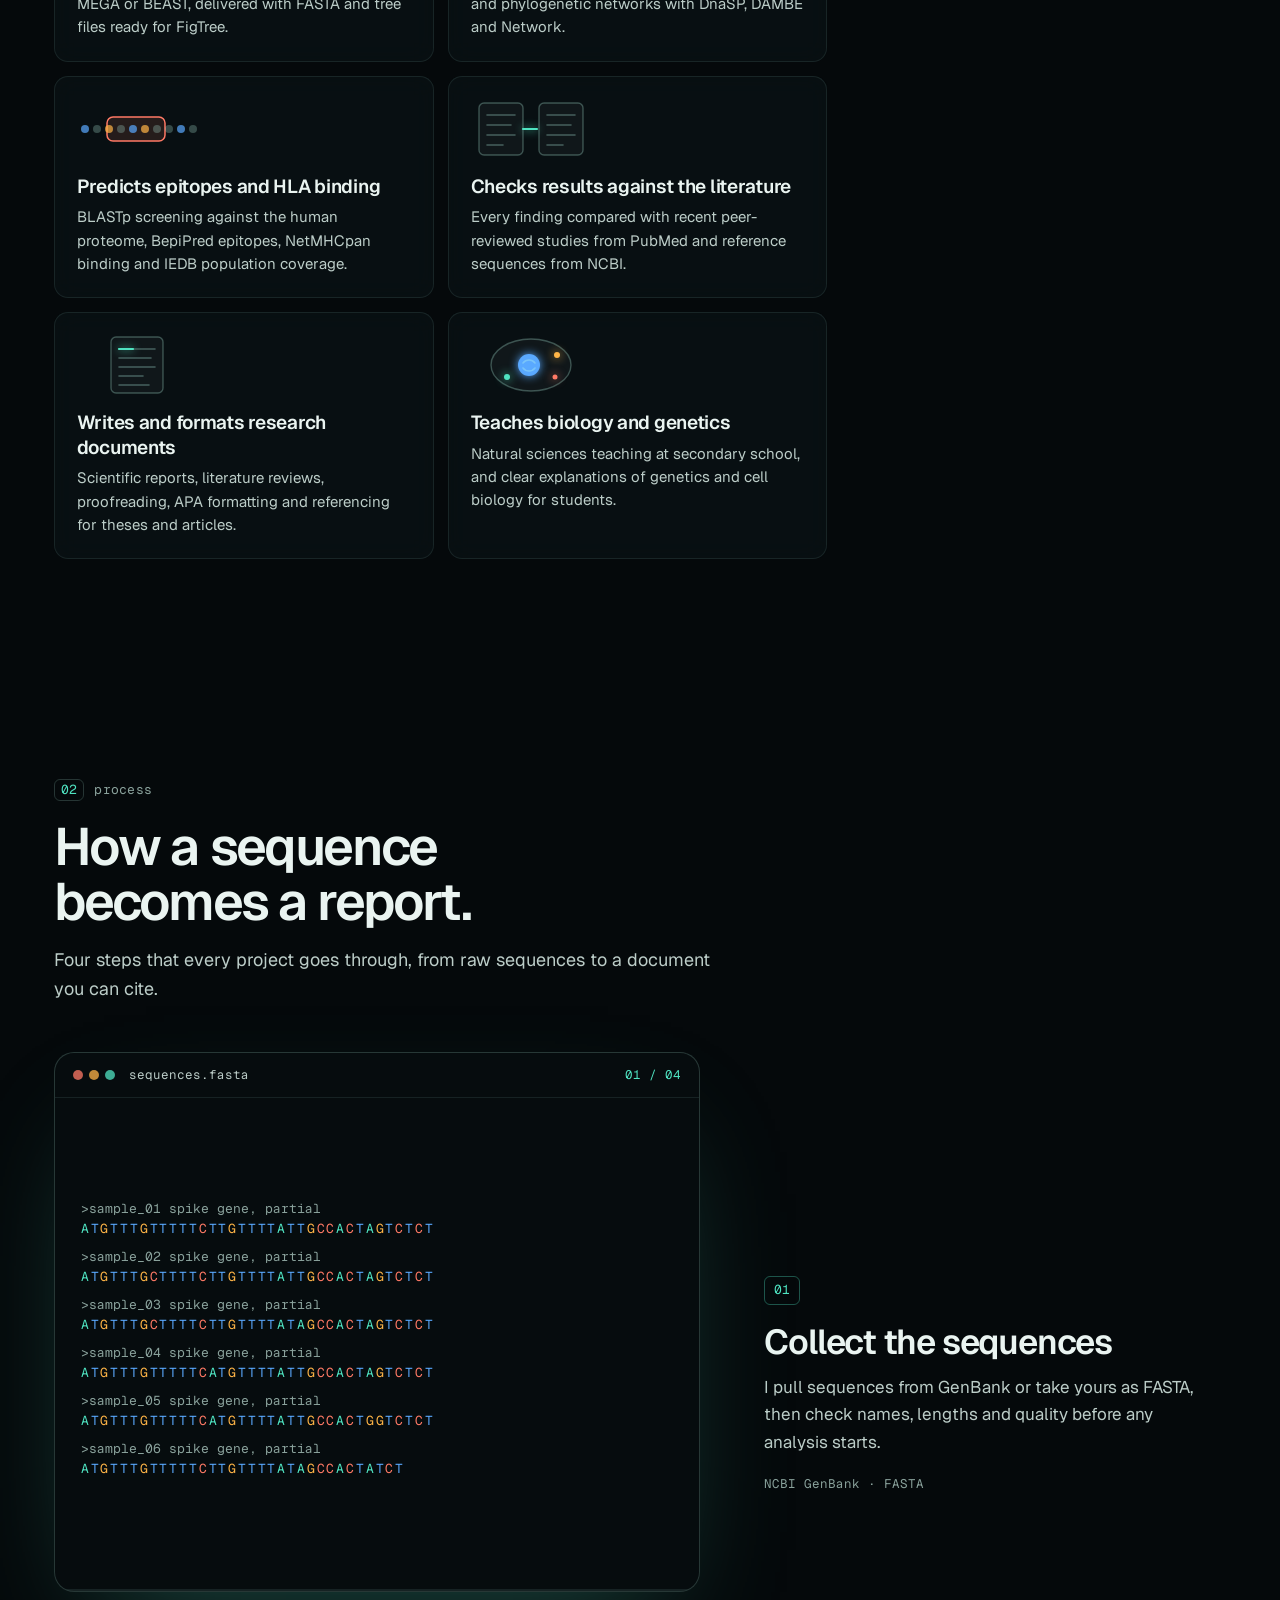
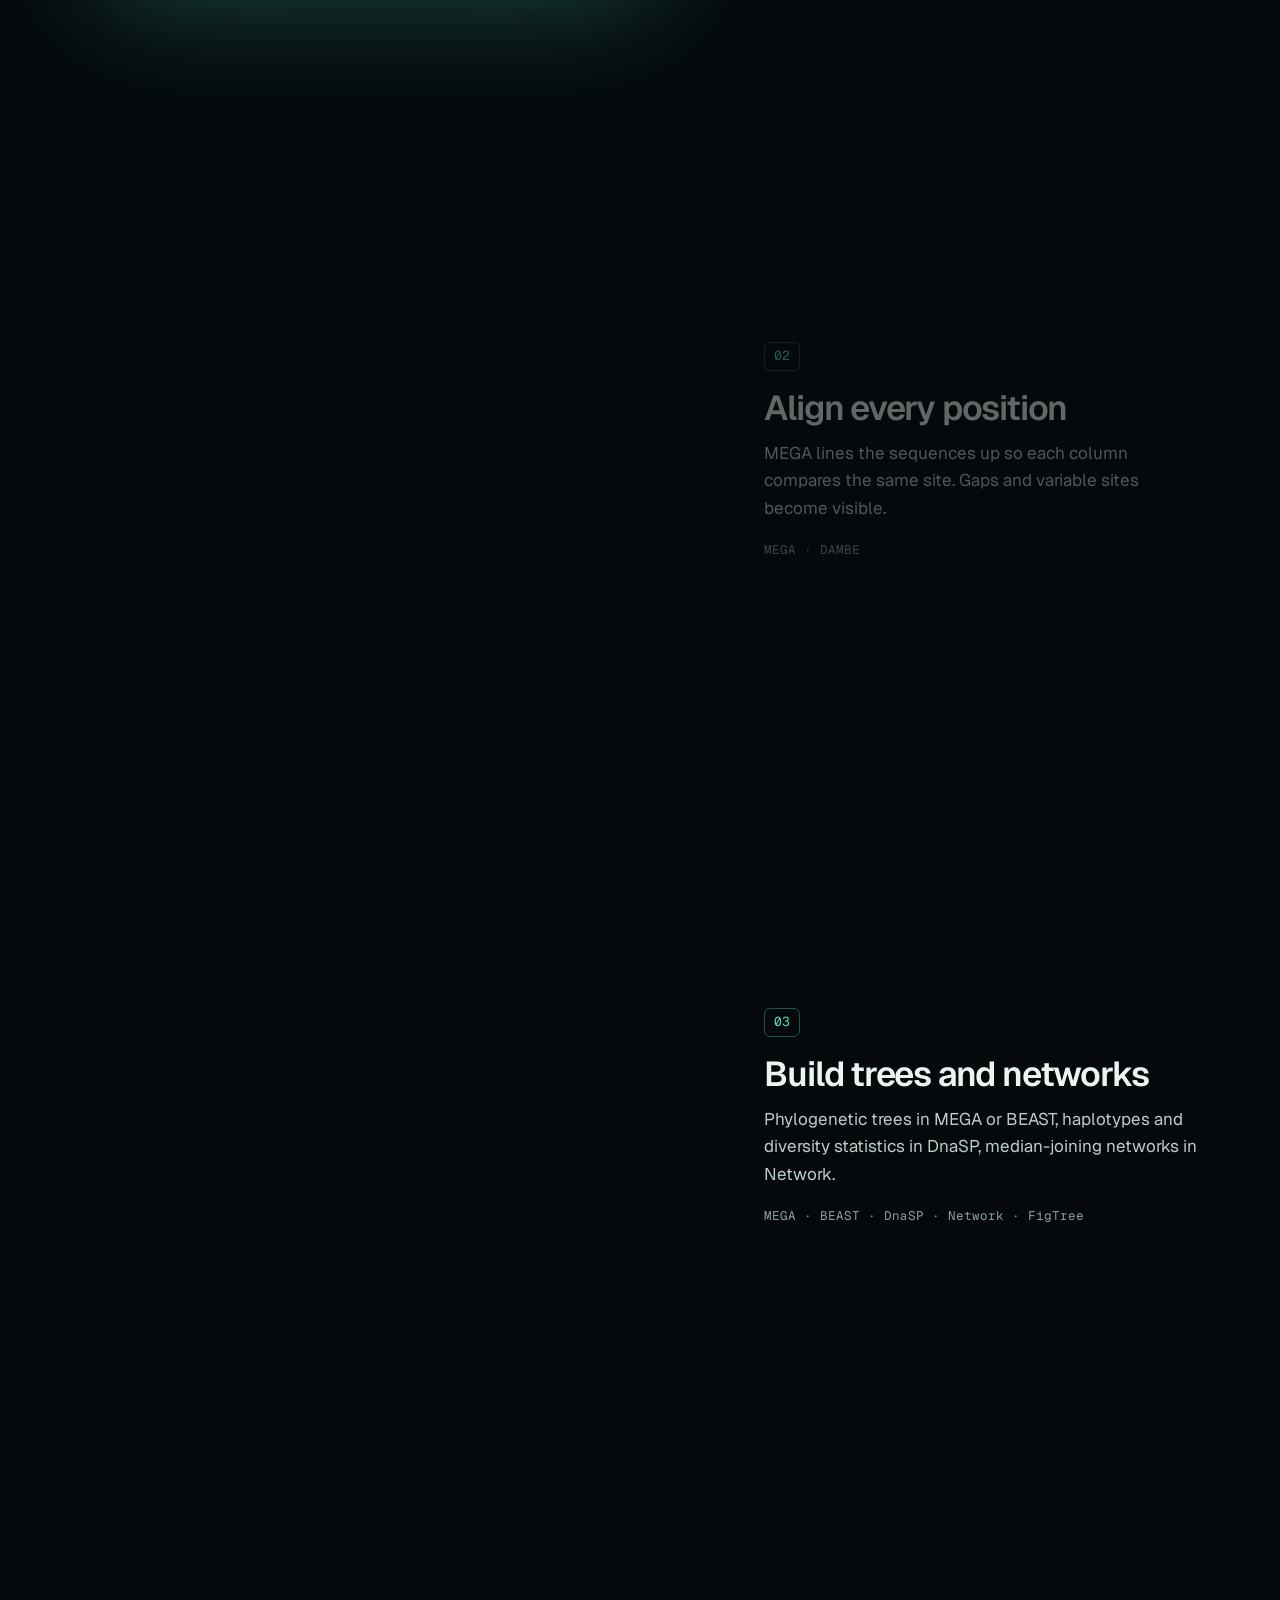
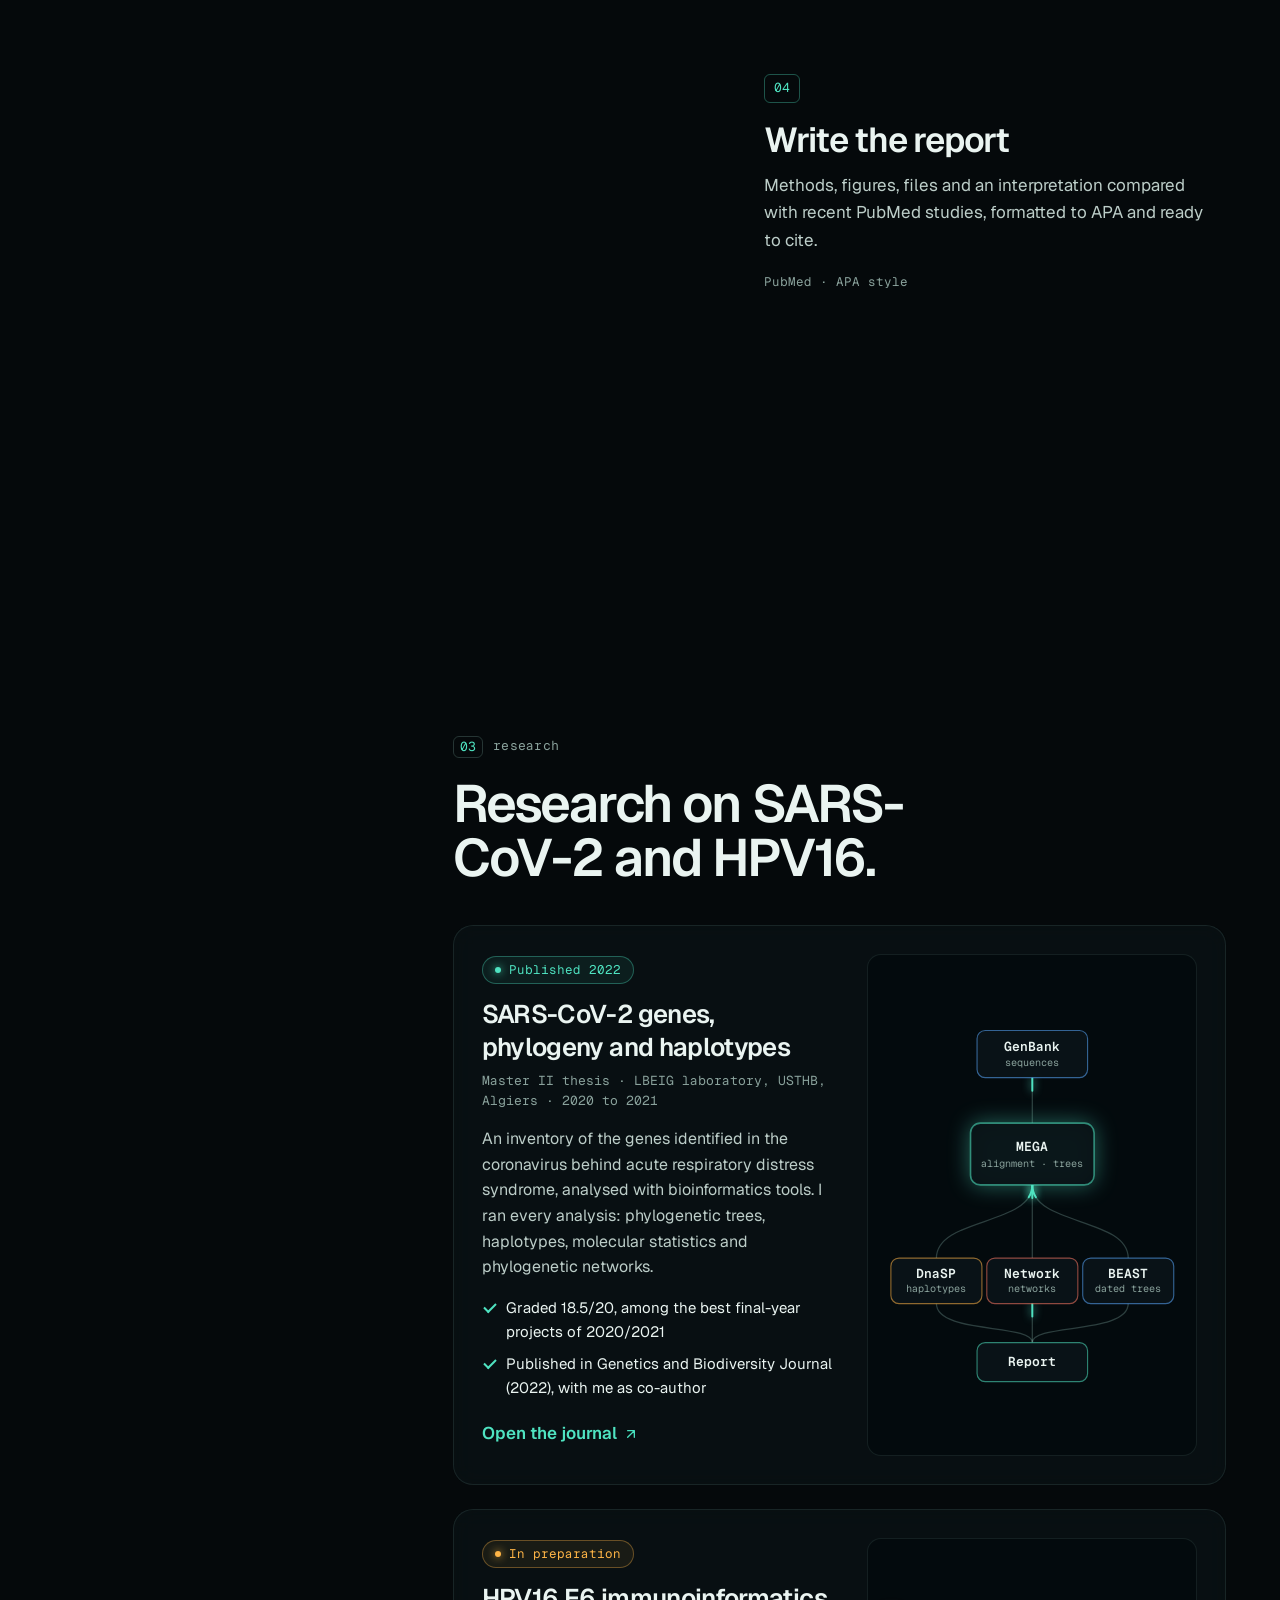
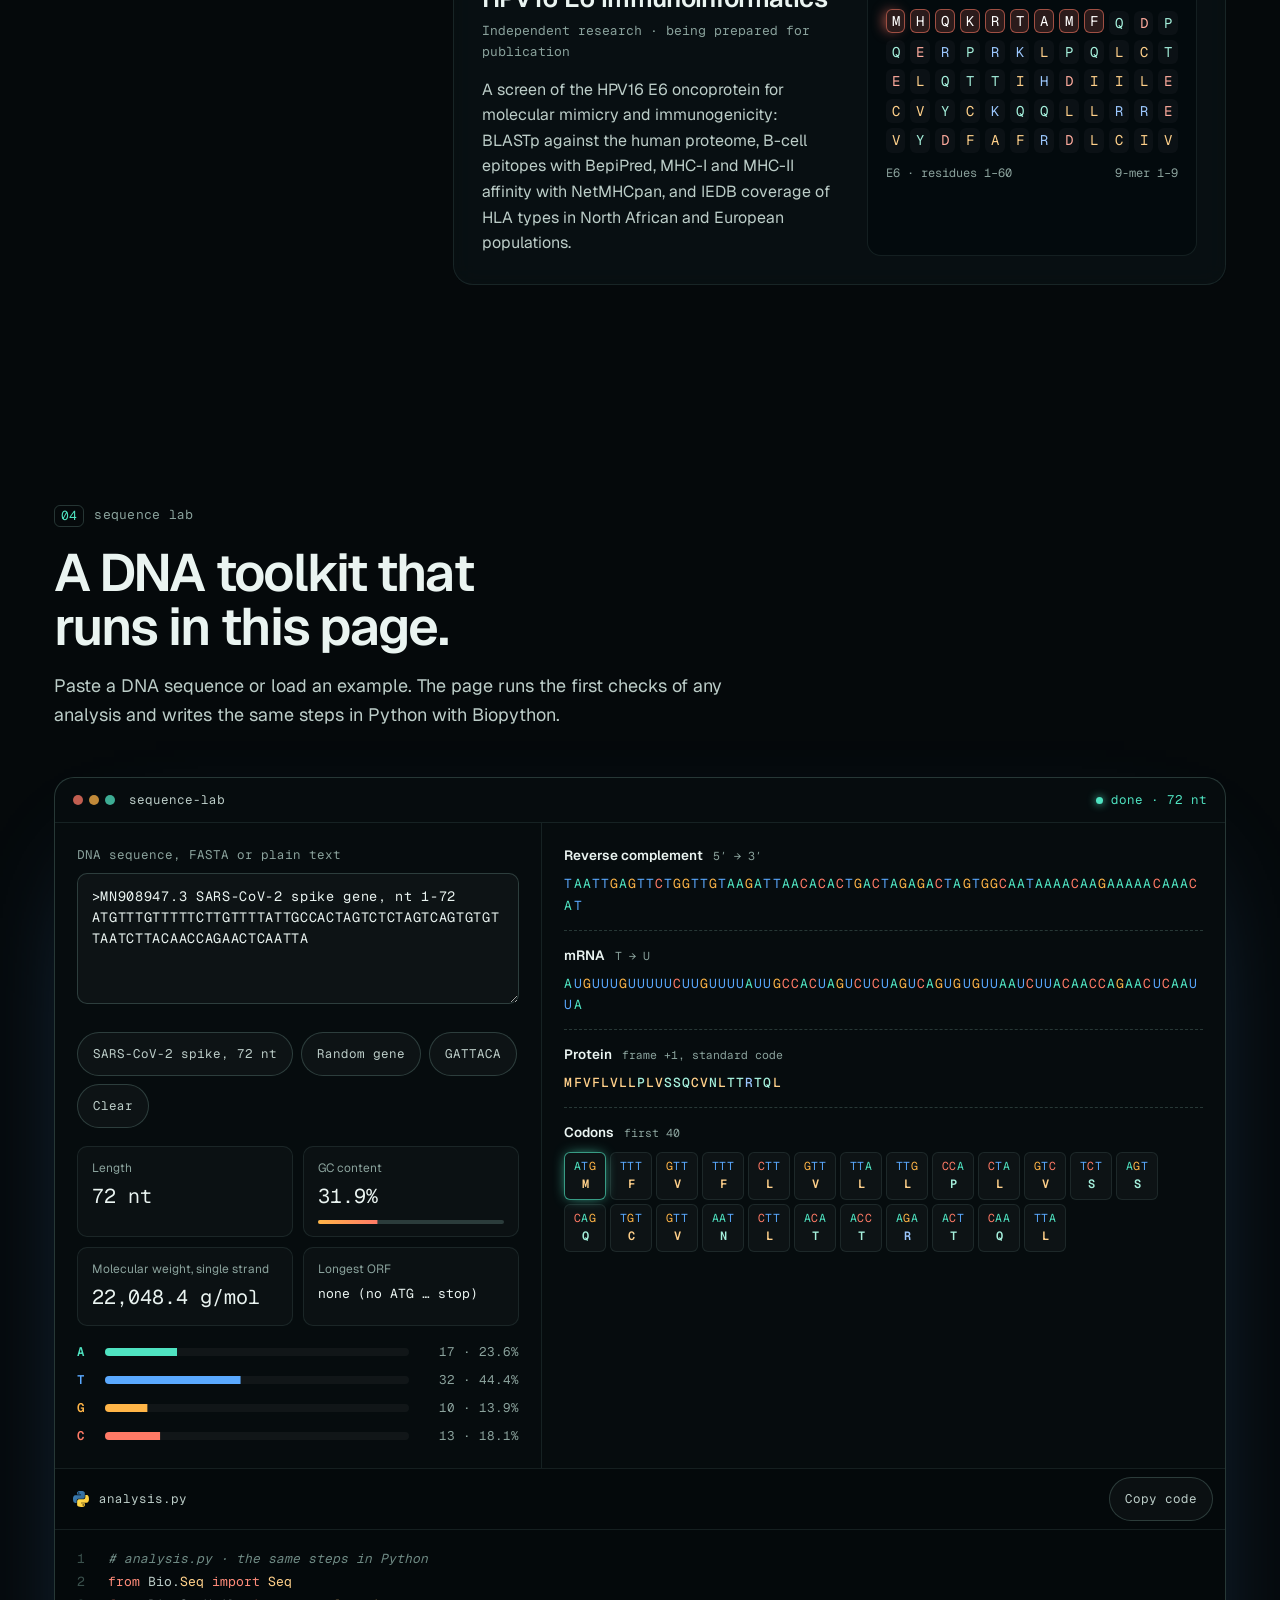
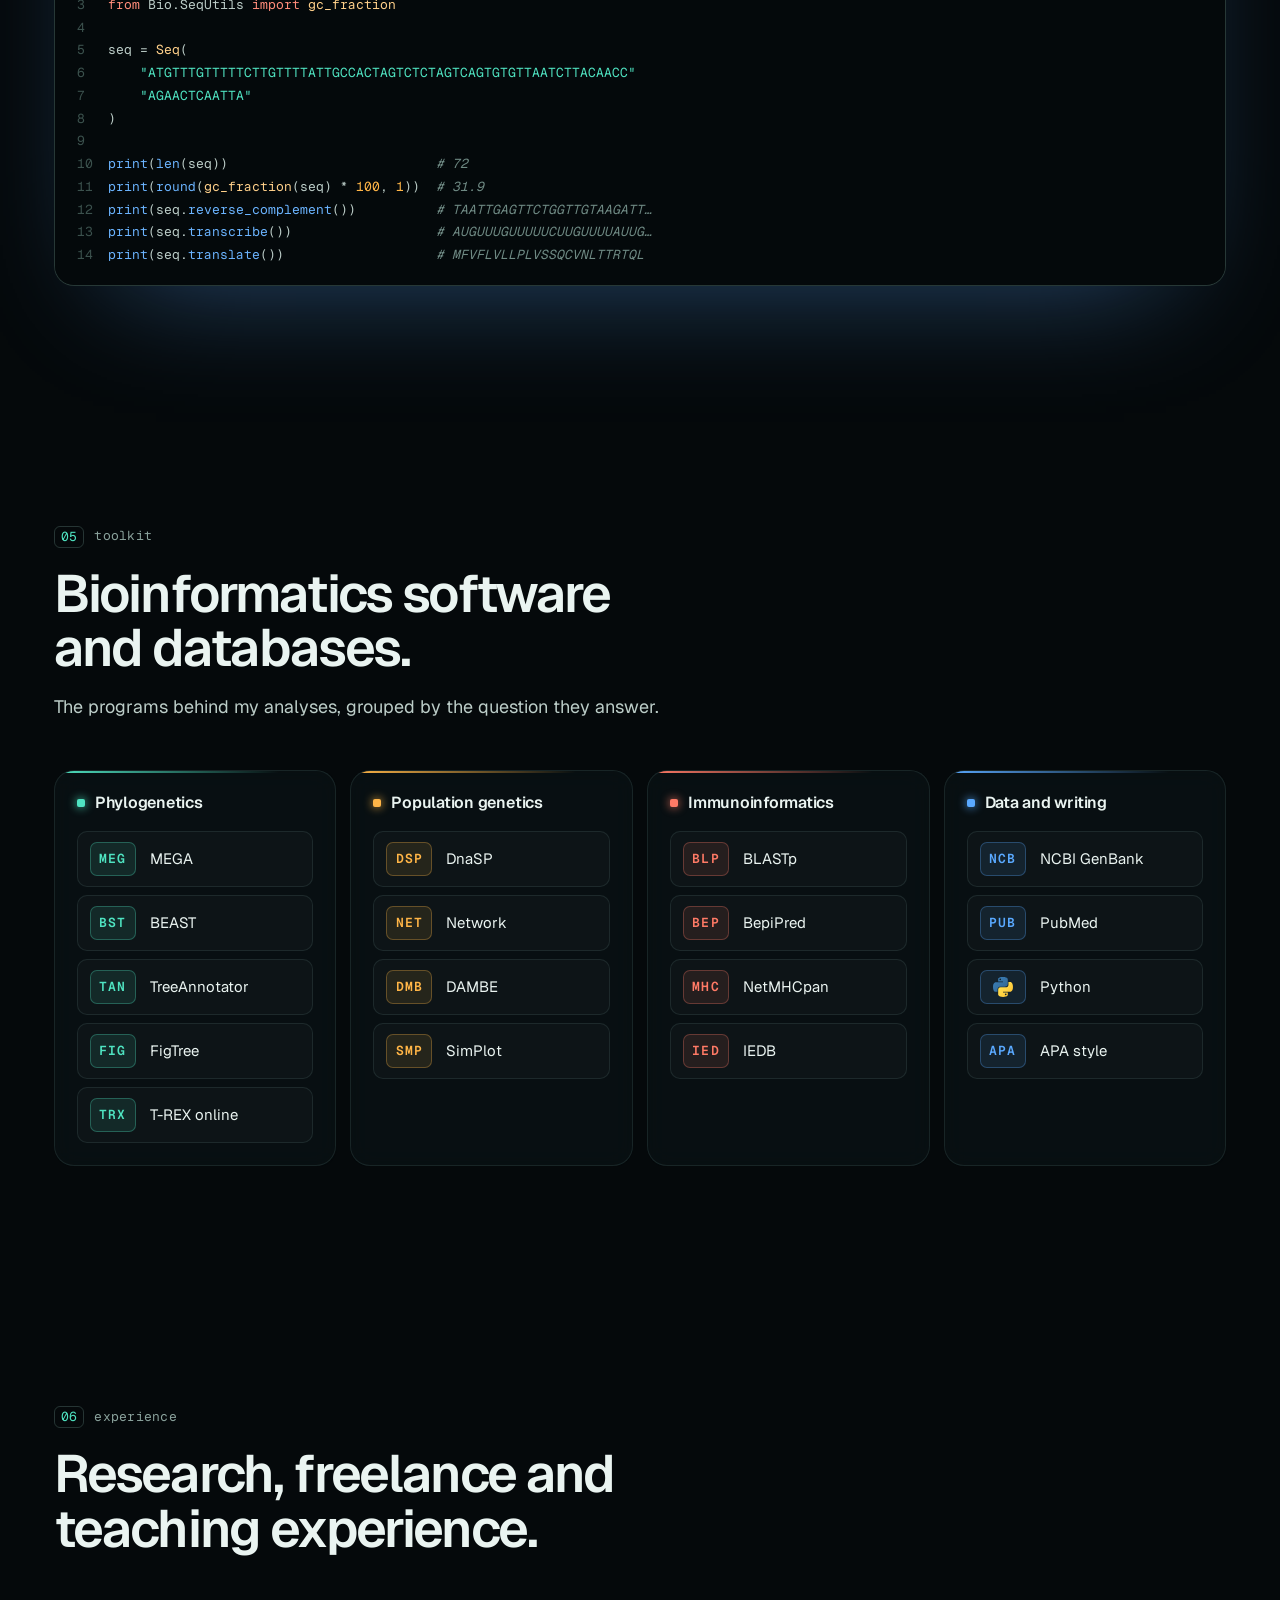
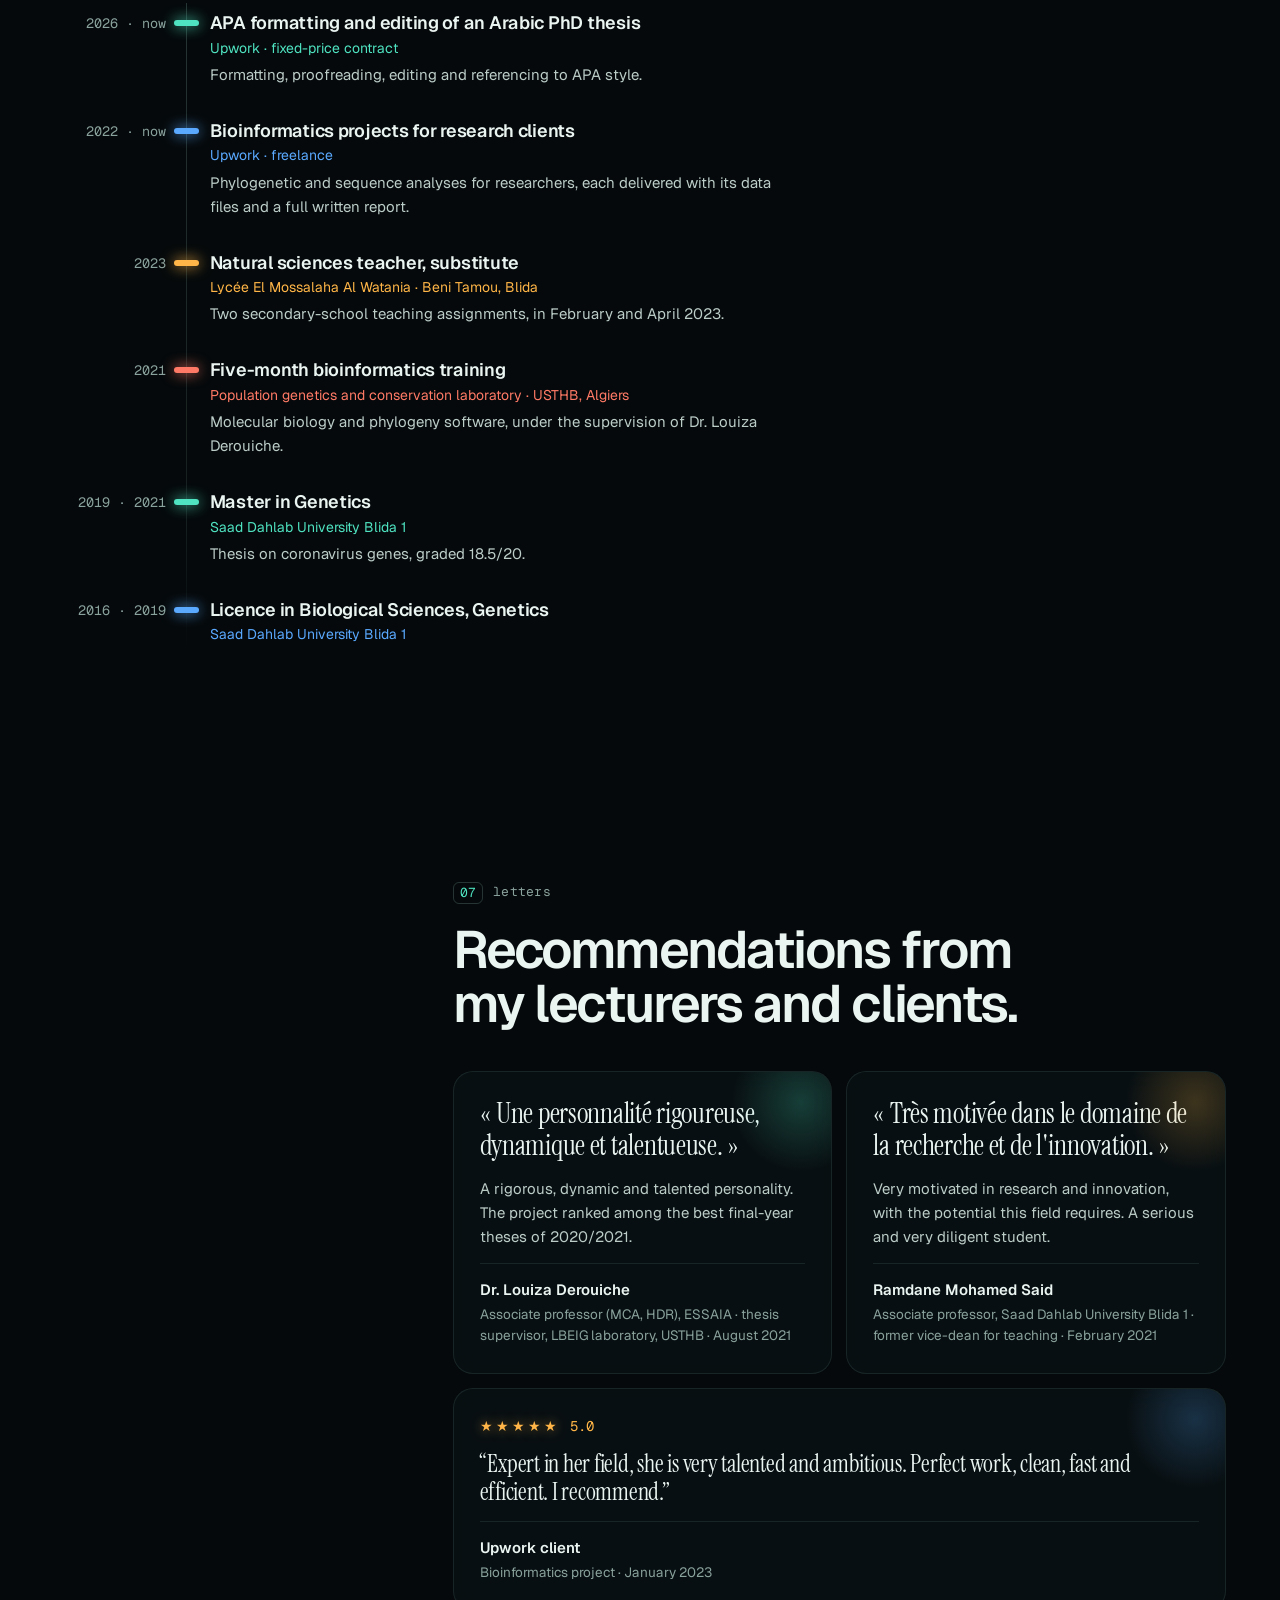
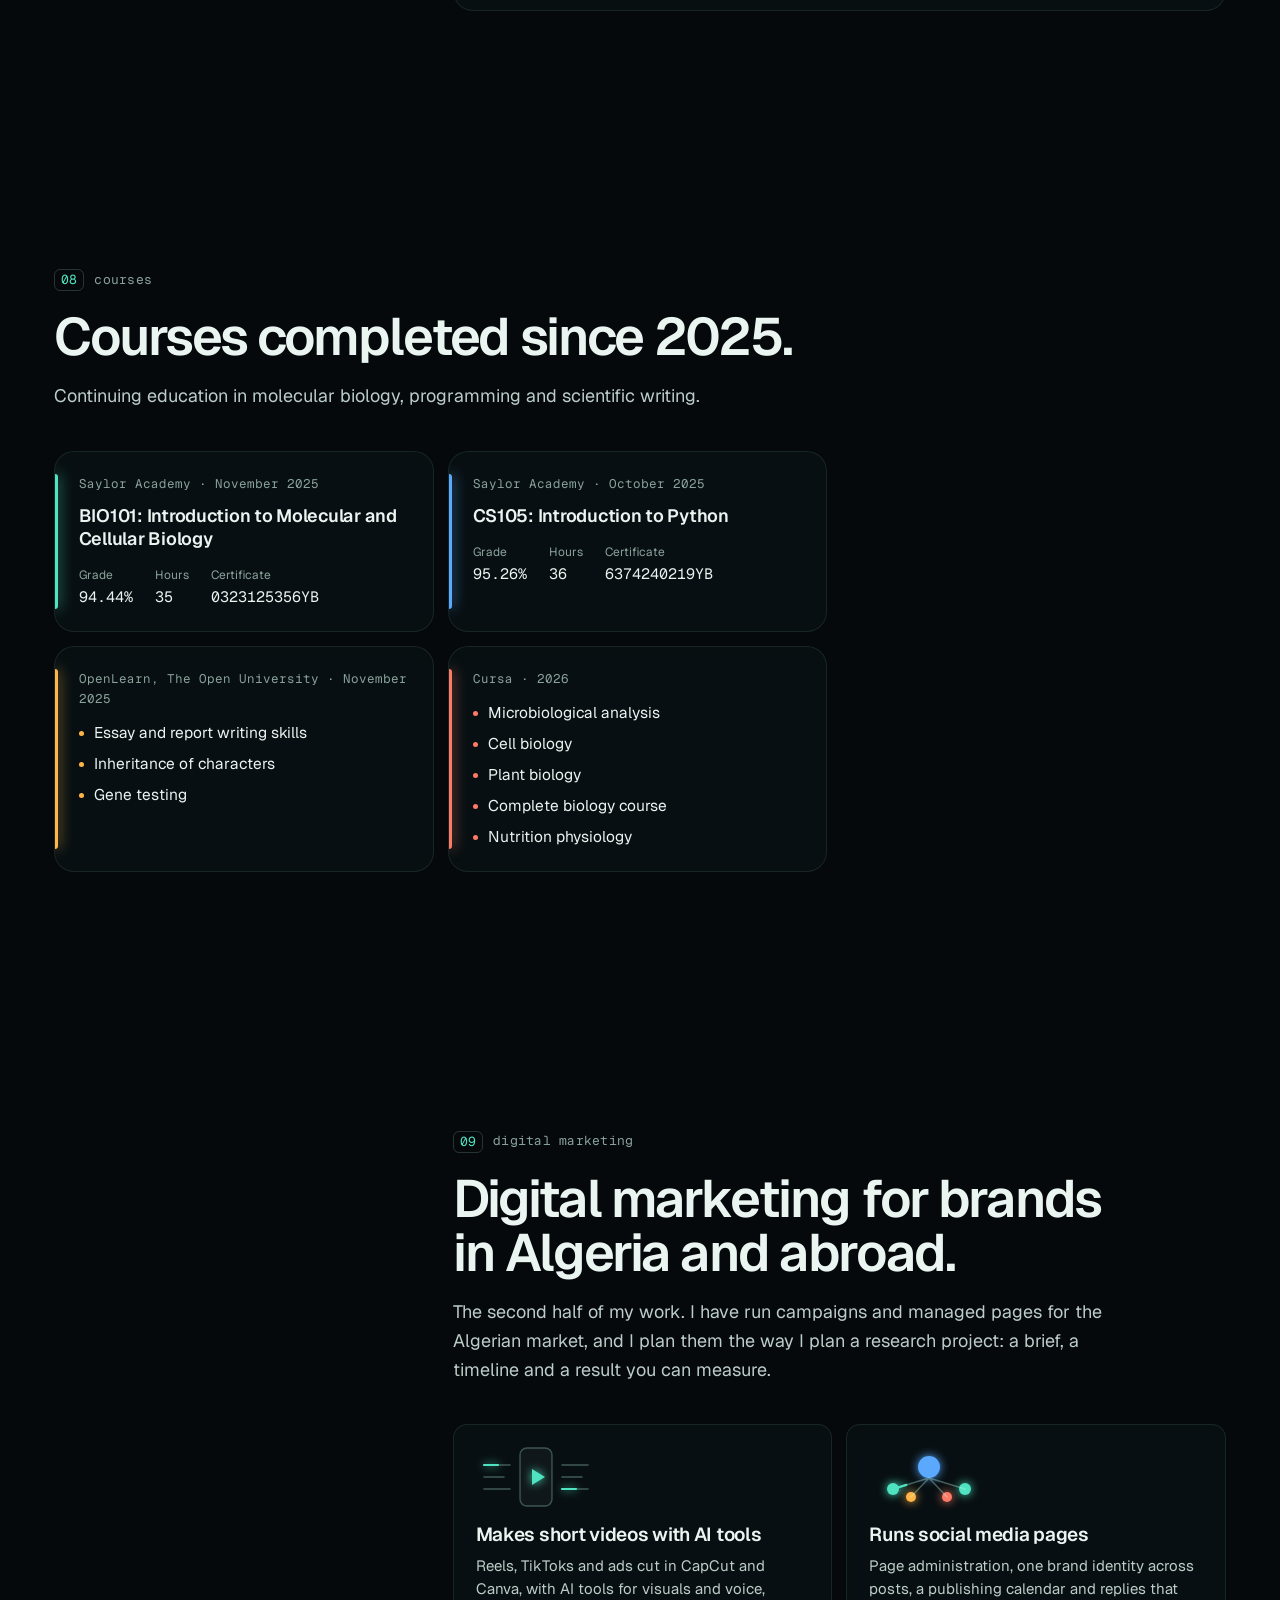
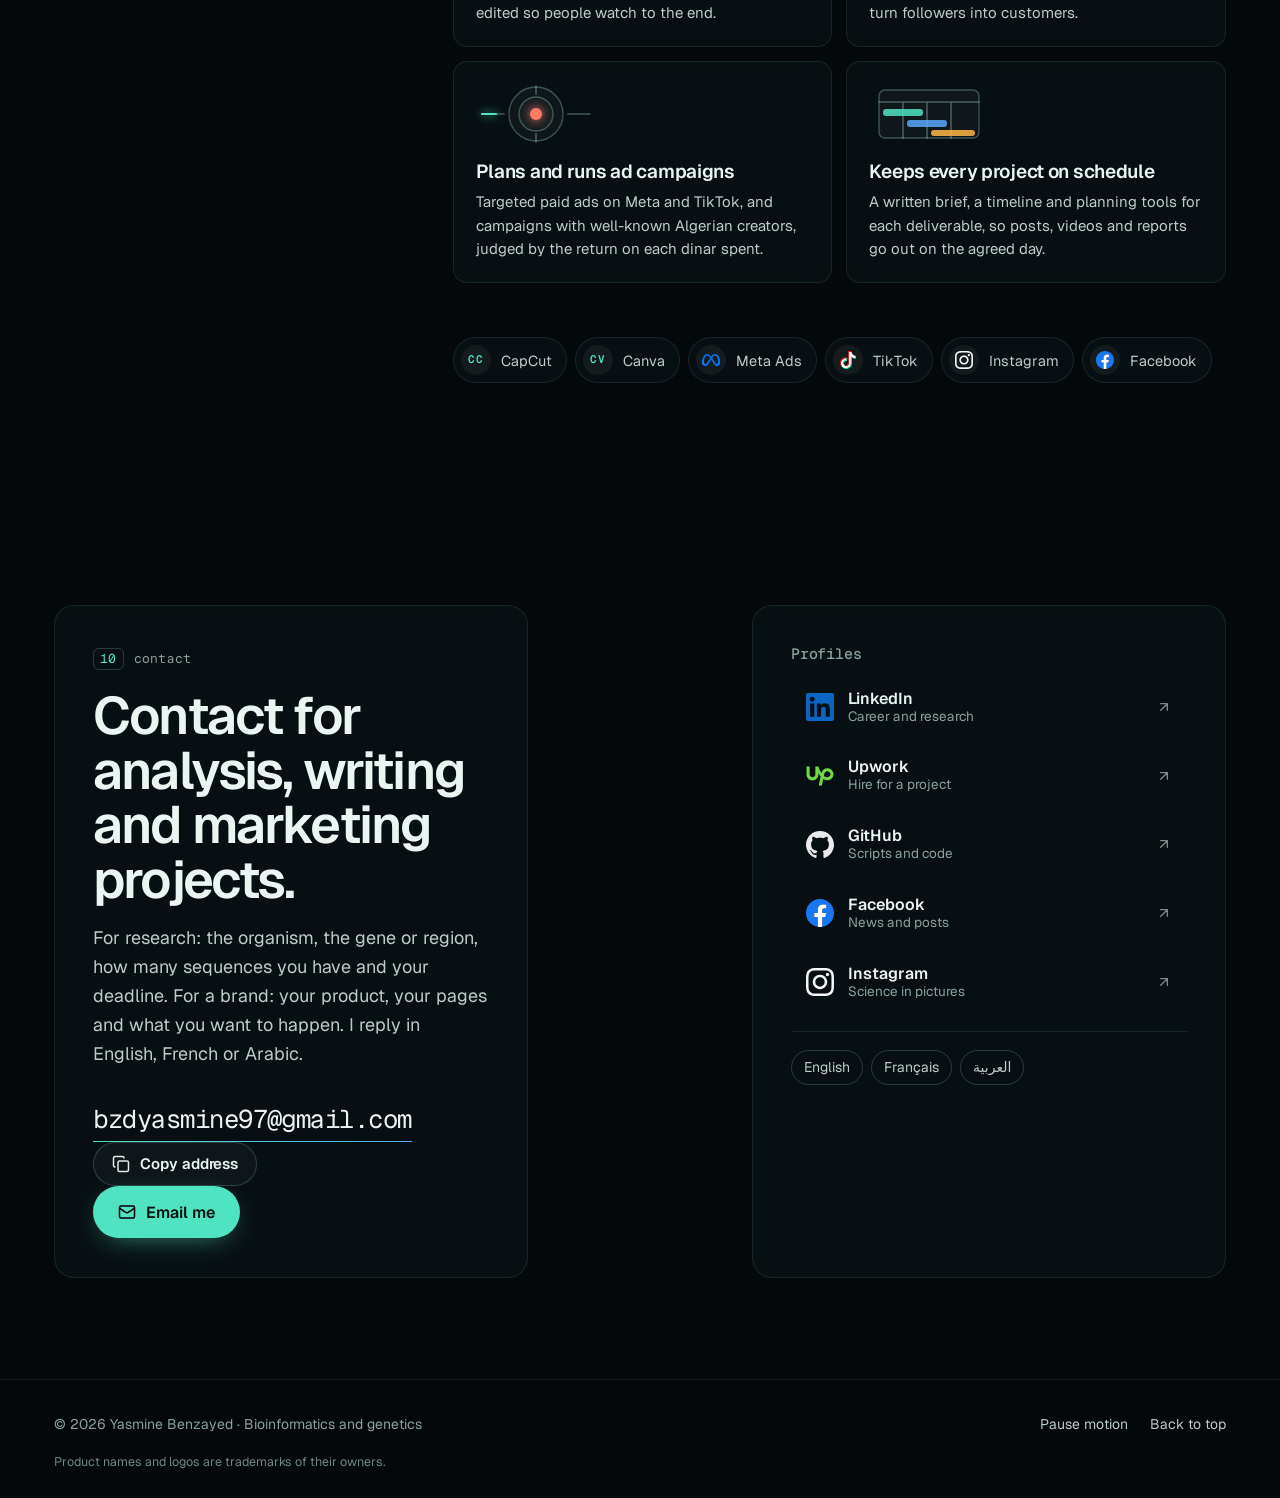
==== commit d85eed79: "Remove the portrait at the client's request Hero photo, contact profile card and image files removed" ====
--- a/index.html
+++ b/index.html
@@ -57,7 +57,6 @@
     "@type": "Person",
     "name": "Yasmine Benzayed",
     "jobTitle": "Bioinformatician, geneticist and digital marketing specialist",
-    "image": "assets/img/avatar.webp",
     "email": "mailto:bzdyasmine97@gmail.com",
     "knowsLanguage": ["en", "fr", "ar"],
     "knowsAbout": ["Bioinformatics", "Genetics", "Phylogenetics", "Immunoinformatics", "Scientific writing", "Digital marketing", "Social media management", "Video editing"],
@@ -133,10 +132,6 @@
   <main id="main">
     <!-- ============ HERO ============ -->
     <section class="hero" id="top" data-helix="hero" data-enter>
-      <!-- the portrait stands in front of the helix; its lower edge melts into the page -->
-      <figure class="hero__portrait m-enter" style="--i:2">
-        <img src="assets/img/portrait.webp" srcset="assets/img/portrait-560.webp 560w, assets/img/portrait.webp 900w" sizes="(max-width: 899px) 78vw, 640px" width="900" height="1029" alt="Yasmine Benzayed" fetchpriority="high">
-      </figure>
       <div class="wrap hero__grid">
         <div class="hero__copy">
           <p class="kicker m-enter" style="--i:0"><span class="kicker__pulse"></span><span class="sr-only">Bioinformatics, genetics, research writing and digital marketing</span><span class="kicker__prompt" aria-hidden="true">~/yasmine $</span><span class="typer" id="typer" aria-hidden="true" data-words='["mega align spike.fasta","capcut export reel_v3.mp4","dnasp haplotypes.nex","meta-ads launch --audience algiers","netMHCpan -a HLA-A02:01 E6.fsa","canva render story.png","blastp -query E6.fasta","format thesis.docx --style apa"]'>mega align spike.fasta</span><span class="caret" aria-hidden="true"></span></p>
@@ -703,14 +698,6 @@
       <div class="wrap contact__grid">
         <div class="contact__main panel">
           <p class="label"><span class="label__n">10</span>contact</p>
-          <div class="profile">
-            <img class="profile__img" src="assets/img/avatar.webp" width="400" height="400" alt="Yasmine Benzayed" loading="lazy">
-            <div>
-              <p class="profile__name">Yasmine Benzayed</p>
-              <p class="profile__role">Bioinformatician, geneticist and digital marketer · Master in Genetics</p>
-              <p class="profile__meta">Algeria · remote projects through Upwork and email</p>
-            </div>
-          </div>
           <h2 data-decode>Contact for analysis, writing and marketing projects.</h2>
           <p class="section__lead">For research: the organism, the gene or region, how many sequences you have and your deadline. For a brand: your product, your pages and what you want to happen. I reply in English, French or Arabic.</p>
           <div class="email">
--- a/assets/css/style.css
+++ b/assets/css/style.css
@@ -302,29 +302,8 @@
   padding-block: calc(var(--nav-h) + 40px) 120px;
 }
 .hero__grid { width: 100%; position: relative; z-index: 2; }
-.hero__copy { max-width: 600px; }
-
-/* the portrait: a cut-out standing in front of the helix, its lower edge melting into the page */
-.hero__portrait {
-  /* leaves a lane between the text and the portrait for the 3D helix */
-  --pw: clamp(300px, calc(100vw - 600px - 2 * var(--gutter) - 220px), 540px);
-  position: absolute; z-index: 1; bottom: 0; margin: 0;
-  right: calc(max(0px, (100vw - var(--wrap) - 2 * var(--gutter)) / 2) + var(--gutter));
-  width: min(var(--pw), calc((100vh - var(--nav-h) - 12px) * 900 / 1029));
-  pointer-events: none;
-}
-.hero__portrait::before {
-  content: ""; position: absolute; z-index: -1; left: 6%; right: 6%; top: -2%; height: 64%; border-radius: 50%;
-  background: radial-gradient(closest-side, rgba(79, 227, 193, 0.26), rgba(90, 169, 255, 0.12) 55%, transparent 100%);
-  filter: blur(28px);
-}
-.hero__portrait img {
-  display: block; width: 100%; height: auto;
-  -webkit-mask-image: linear-gradient(to bottom, #000 76%, rgba(0, 0, 0, 0.6) 89%, transparent 100%);
-  mask-image: linear-gradient(to bottom, #000 76%, rgba(0, 0, 0, 0.6) 89%, transparent 100%);
-  filter: drop-shadow(0 24px 48px rgba(0, 0, 0, 0.55));
-}
-.js .hero__portrait.m-enter { transform: translateY(40px); filter: blur(10px); }
+.hero__copy { max-width: 660px; }
+
 .kicker {
   display: inline-flex; align-items: center; gap: 12px;
   padding: 7px 14px 7px 10px; border-radius: 999px;
@@ -577,14 +556,9 @@
 .contact__side { grid-column: 8 / span 5; }
 .panel { border-radius: var(--r-lg); padding: clamp(24px, 3vw, 40px); }
 .contact__main .section__lead { margin-bottom: 30px; }
-.profile { display: flex; align-items: center; gap: 18px; margin: 4px 0 26px; padding-bottom: 22px; border-bottom: 1px solid var(--line); }
-.profile__img {
   flex: none; width: 76px; height: 76px; border-radius: 50%; object-fit: cover;
   box-shadow: 0 0 0 3px var(--bg), 0 0 0 5px var(--a), 0 10px 30px -8px rgba(79, 227, 193, 0.6);
 }
-.profile__name { font-size: 19px; font-weight: 600; letter-spacing: -0.015em; }
-.profile__role { font-size: 14.5px; color: var(--ink-2); }
-.profile__meta { margin-top: 2px; font-size: 13px; color: var(--muted); }
 .email { display: flex; flex-wrap: wrap; align-items: center; gap: 12px 16px; margin-bottom: 26px; }
 .email__addr {
   font-family: var(--mono); font-size: clamp(19px, 2vw, 26px); letter-spacing: -0.02em; text-decoration: none;
@@ -642,9 +616,8 @@
 @media (max-width: 1180px) {
   .nav__links a { padding: 10px 7px; font-size: 14px; min-width: 0; }
   .nav__row { gap: 18px; }
-  .hero__copy { max-width: 520px; }
+  .hero__copy { max-width: 580px; }
   .h1__name { font-size: clamp(56px, 7.4vw, 96px); }
-  .hero__portrait { --pw: clamp(280px, calc(100vw - 520px - 2 * var(--gutter) - 150px), 460px); }
   .project { gap: 20px; padding: 22px; }
   .toolkit { grid-template-columns: repeat(2, minmax(0, 1fr)); }
   .contact__main { grid-column: 1 / span 7; }
@@ -672,9 +645,6 @@
 
 @media (max-width: 899px) {
   body { font-size: 16px; }
-  .hero { padding-top: calc(var(--nav-h) + 12px); }
-  .hero__portrait { position: relative; right: auto; bottom: auto; width: min(76vw, 380px); margin: 0 auto -36px; }
-  .hero__portrait img { -webkit-mask-image: linear-gradient(to bottom, #000 70%, transparent 98%); mask-image: linear-gradient(to bottom, #000 70%, transparent 98%); }
   .project { grid-template-columns: 1fr; }
   .stage-shade {
     background:
